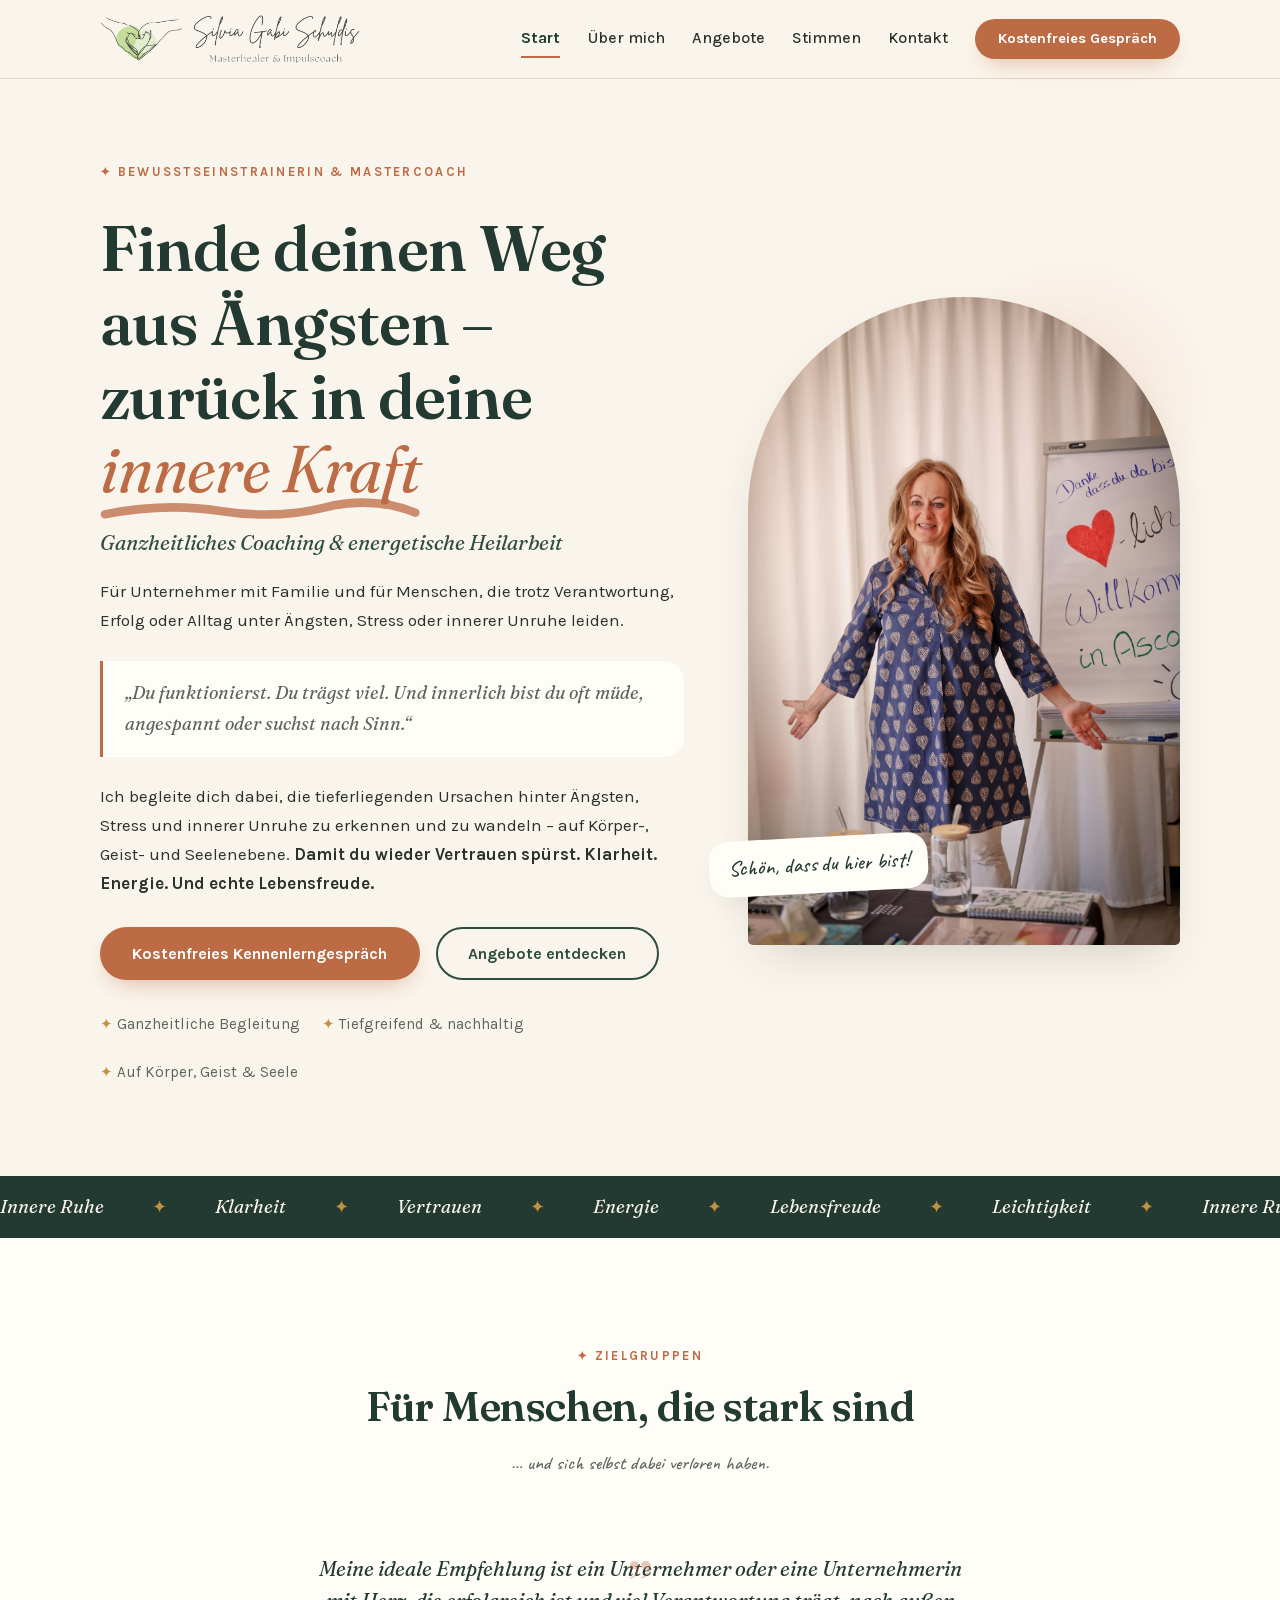
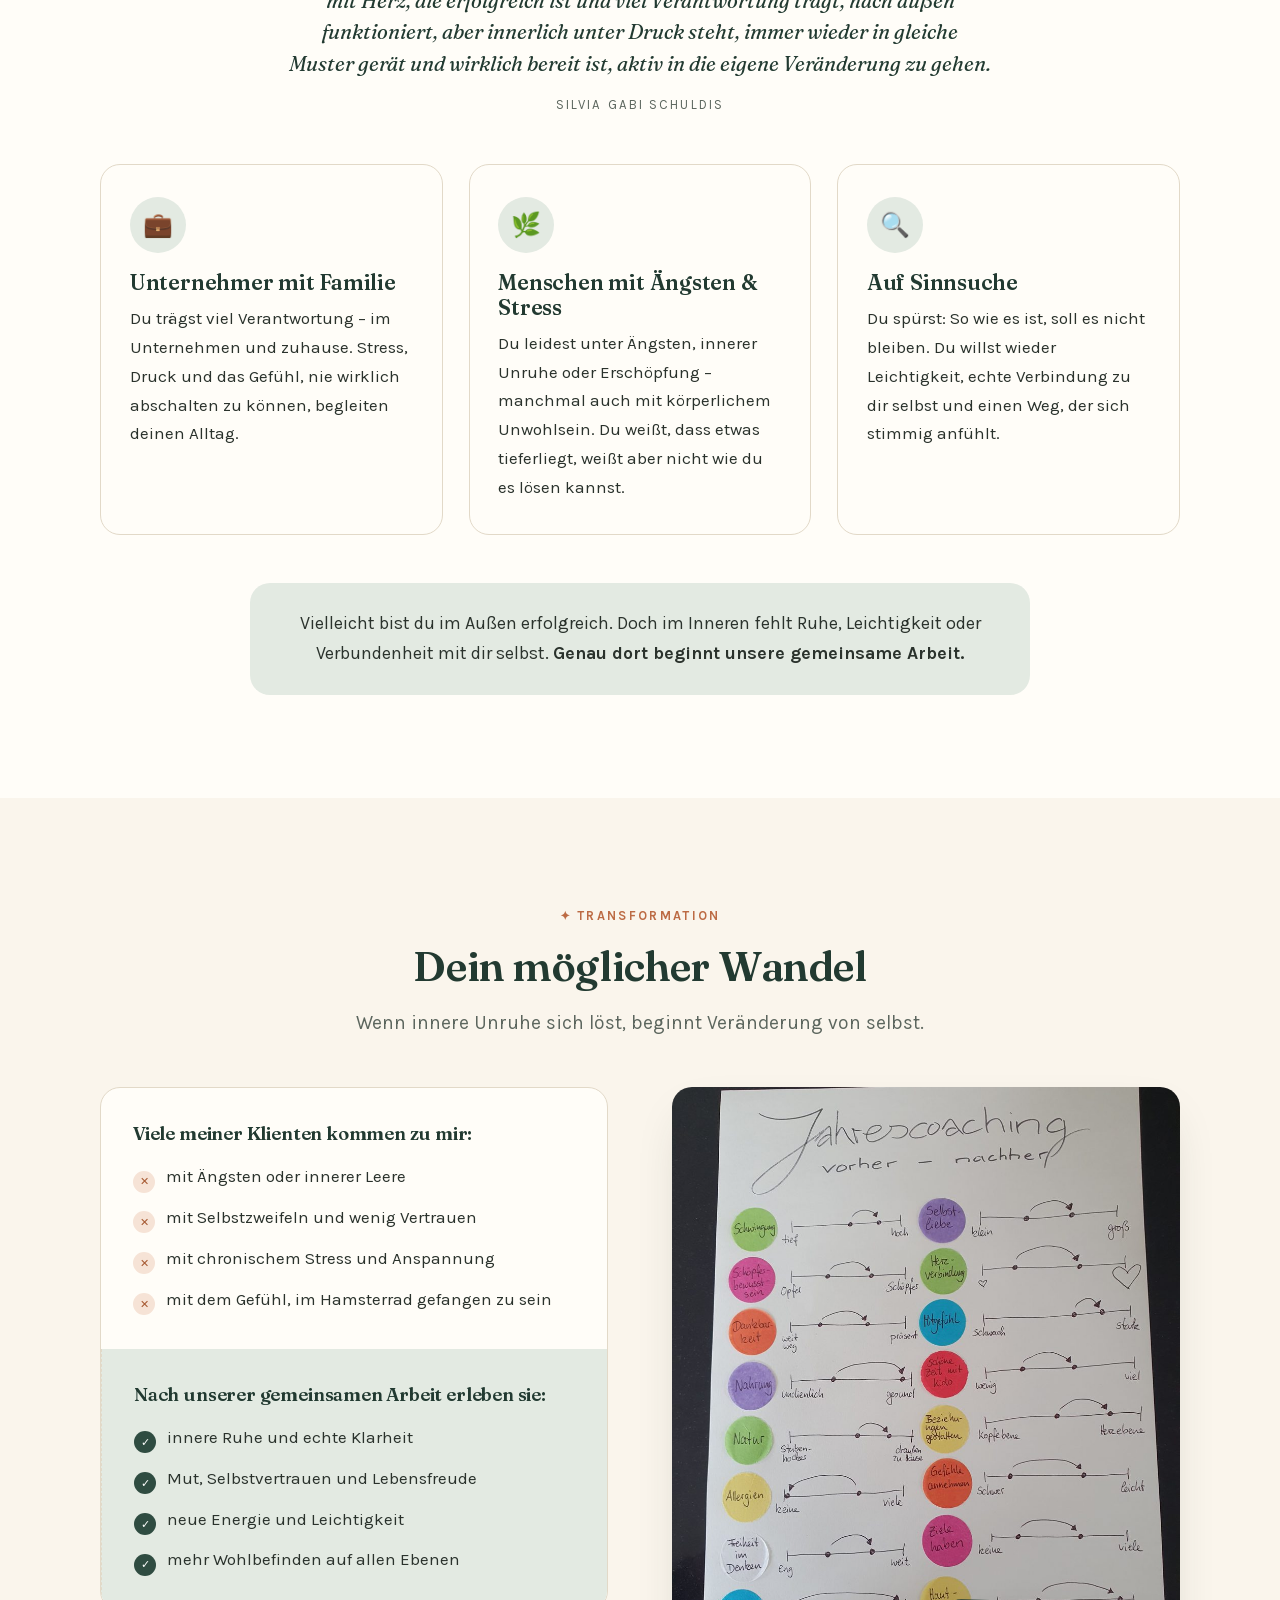
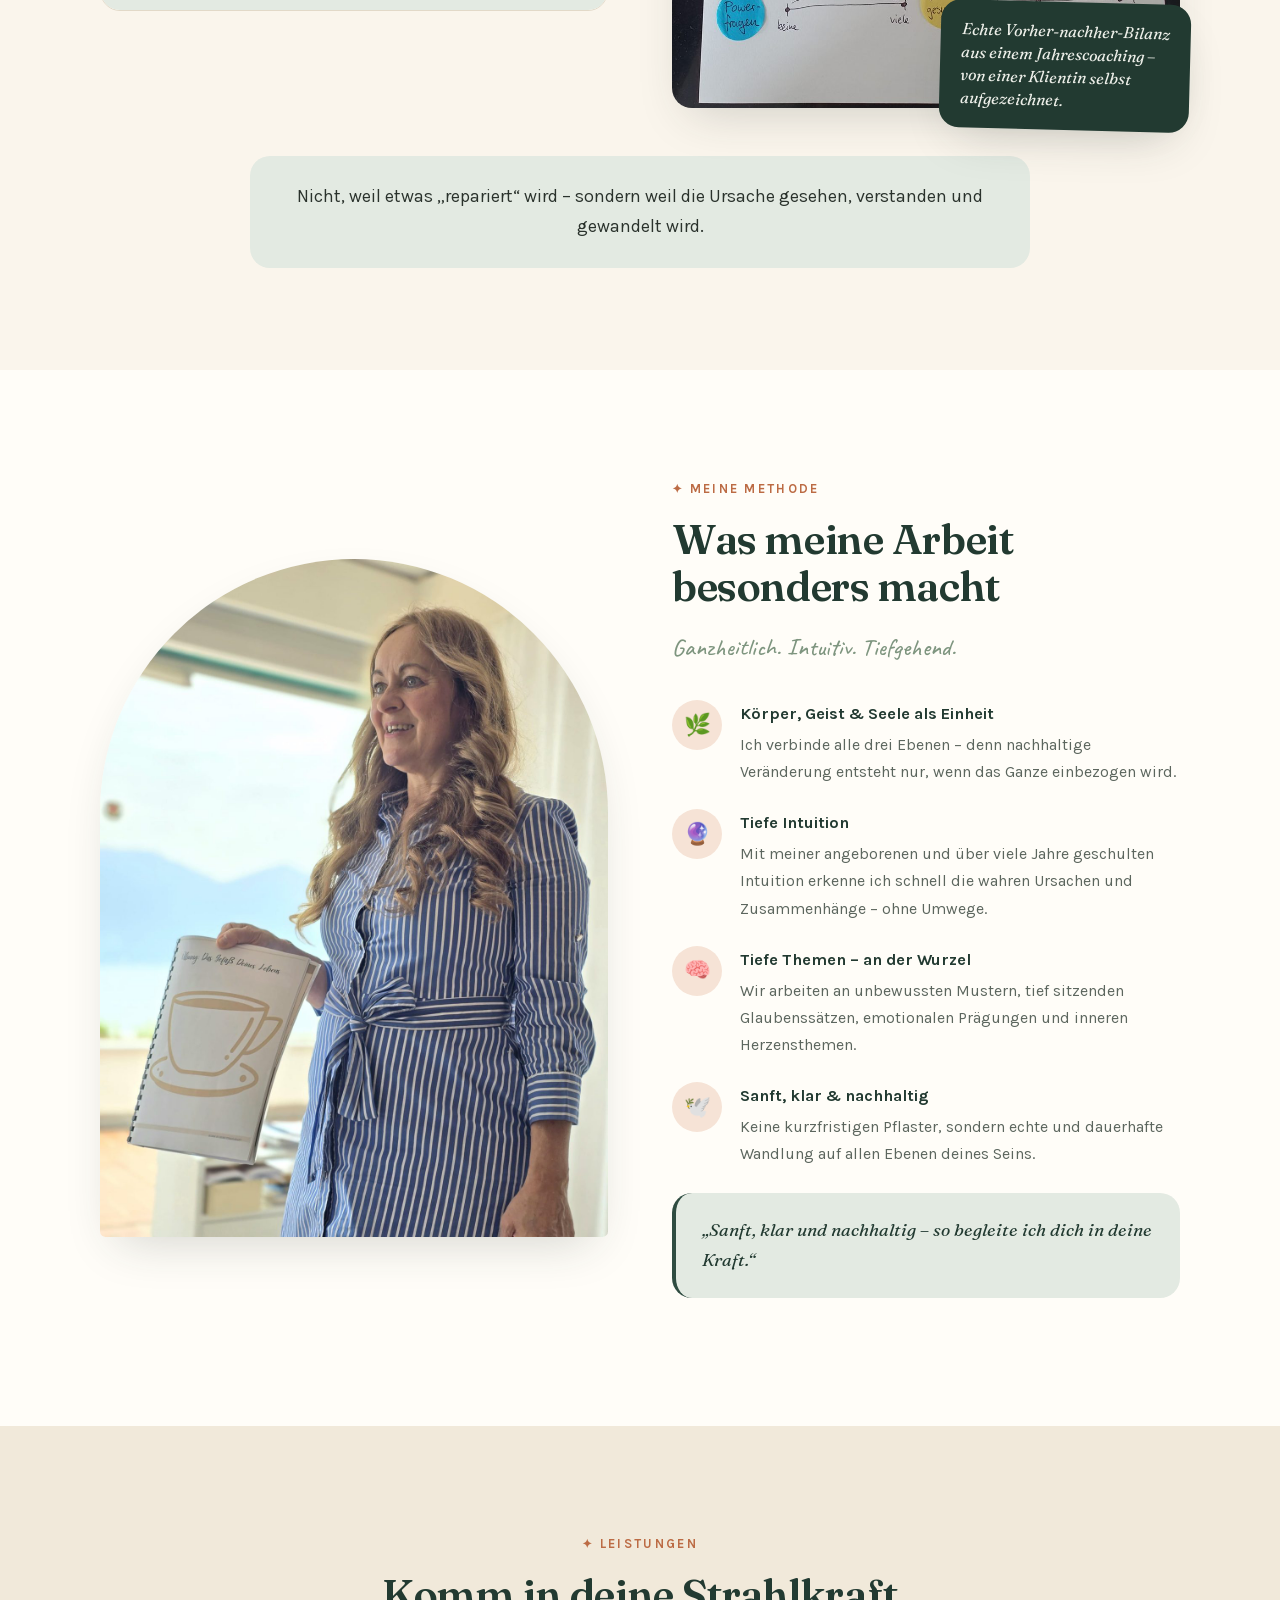
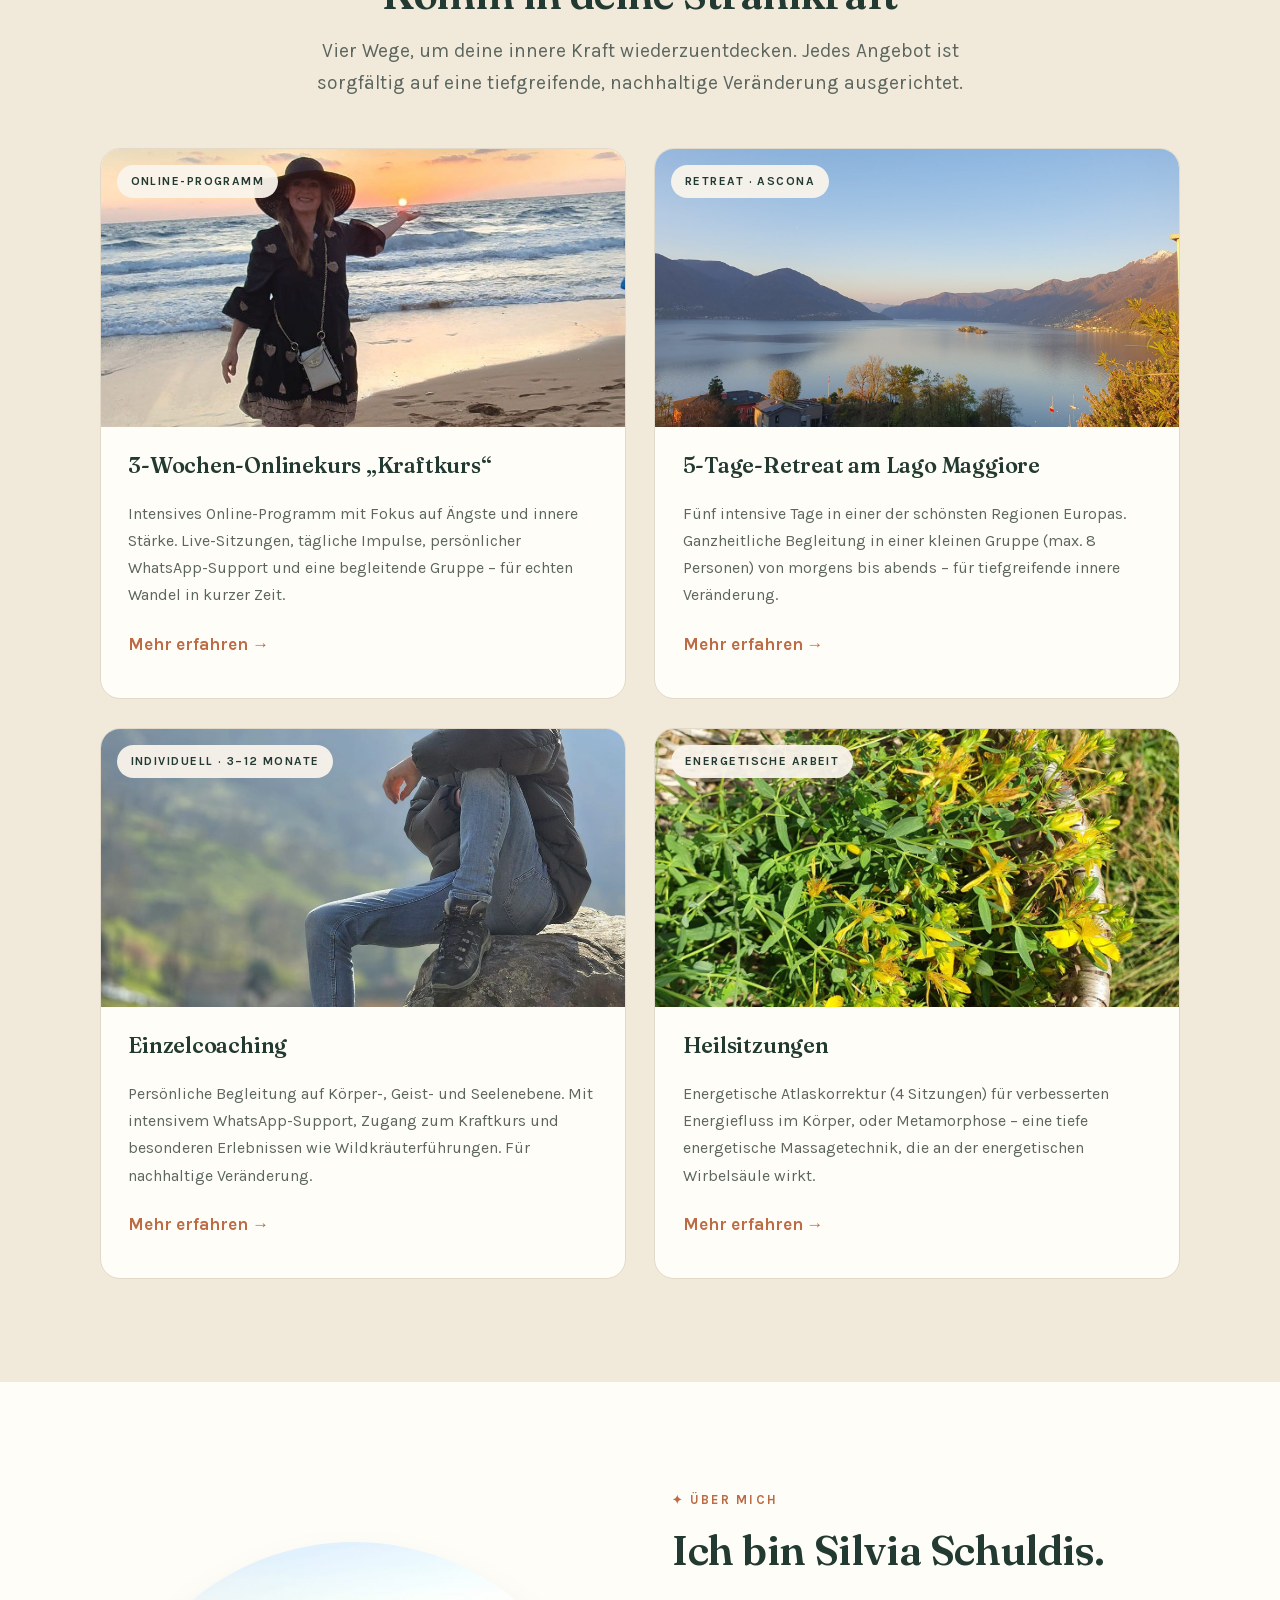
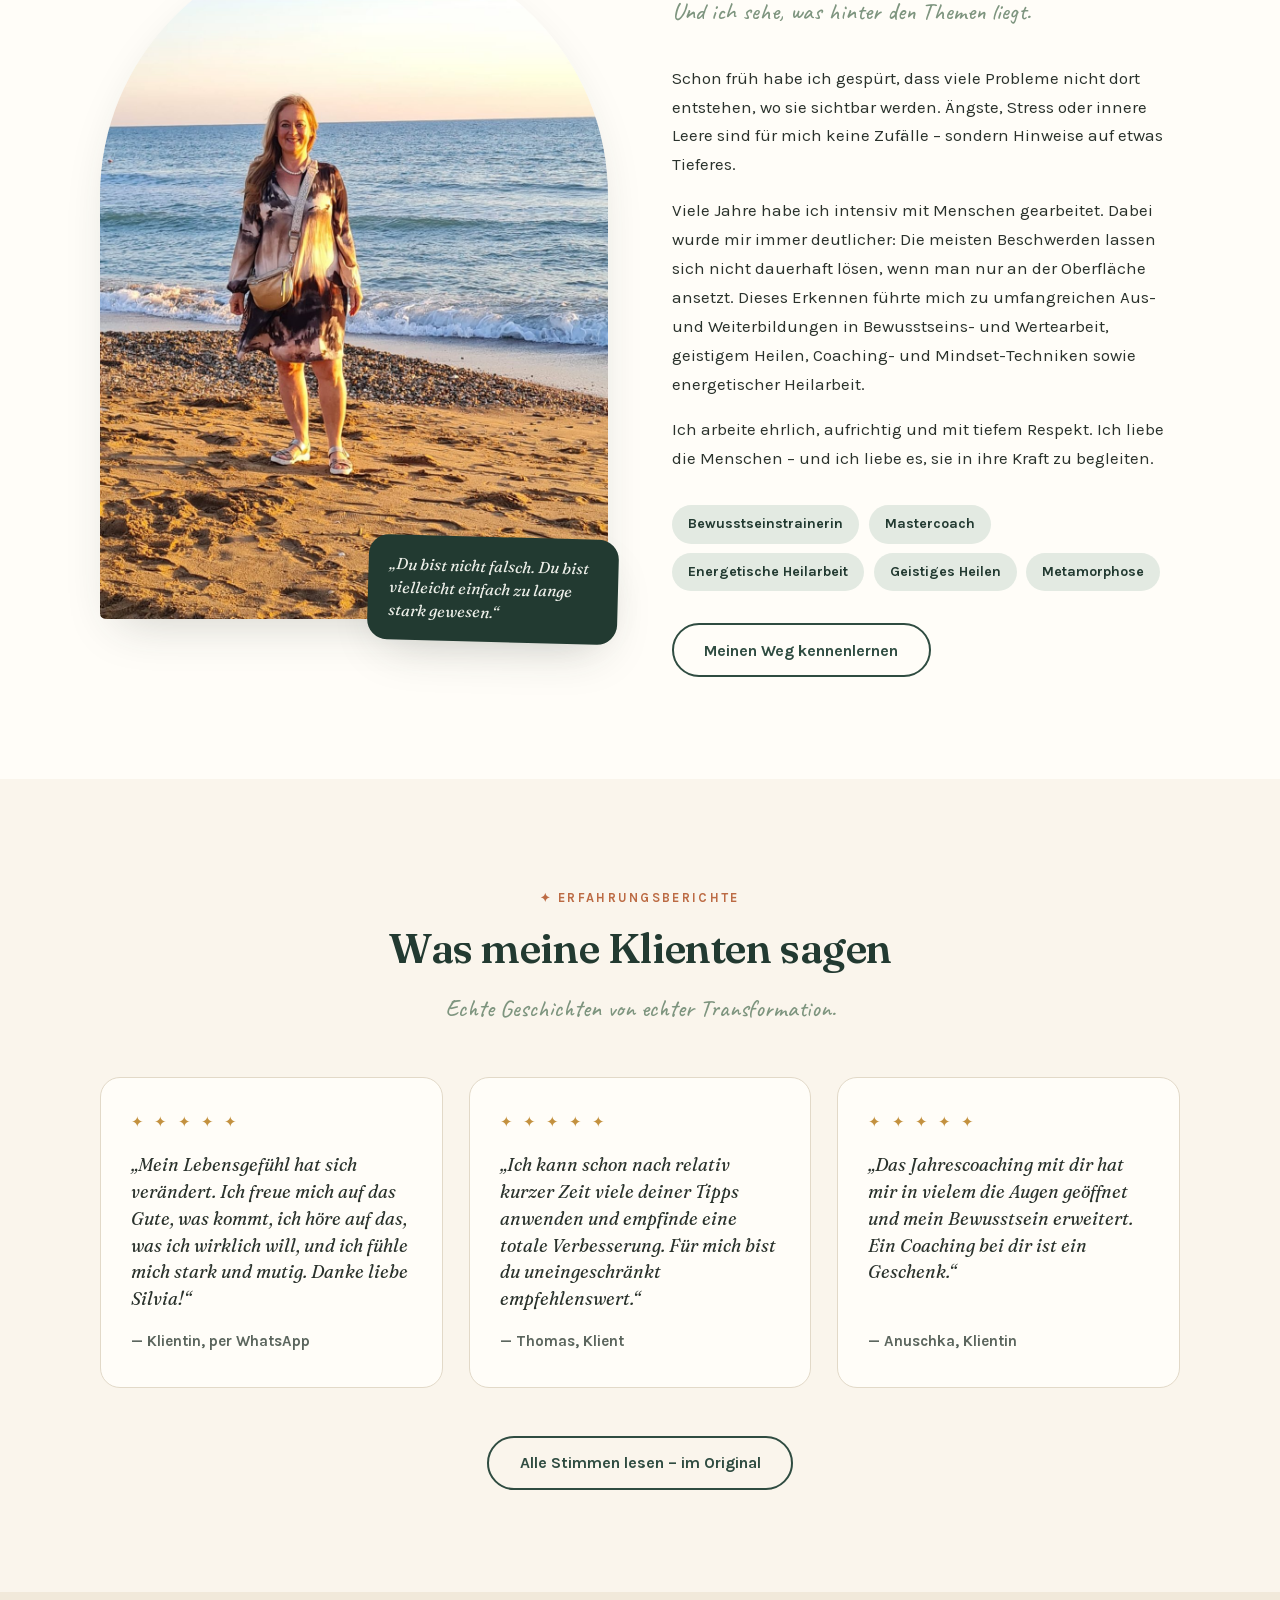
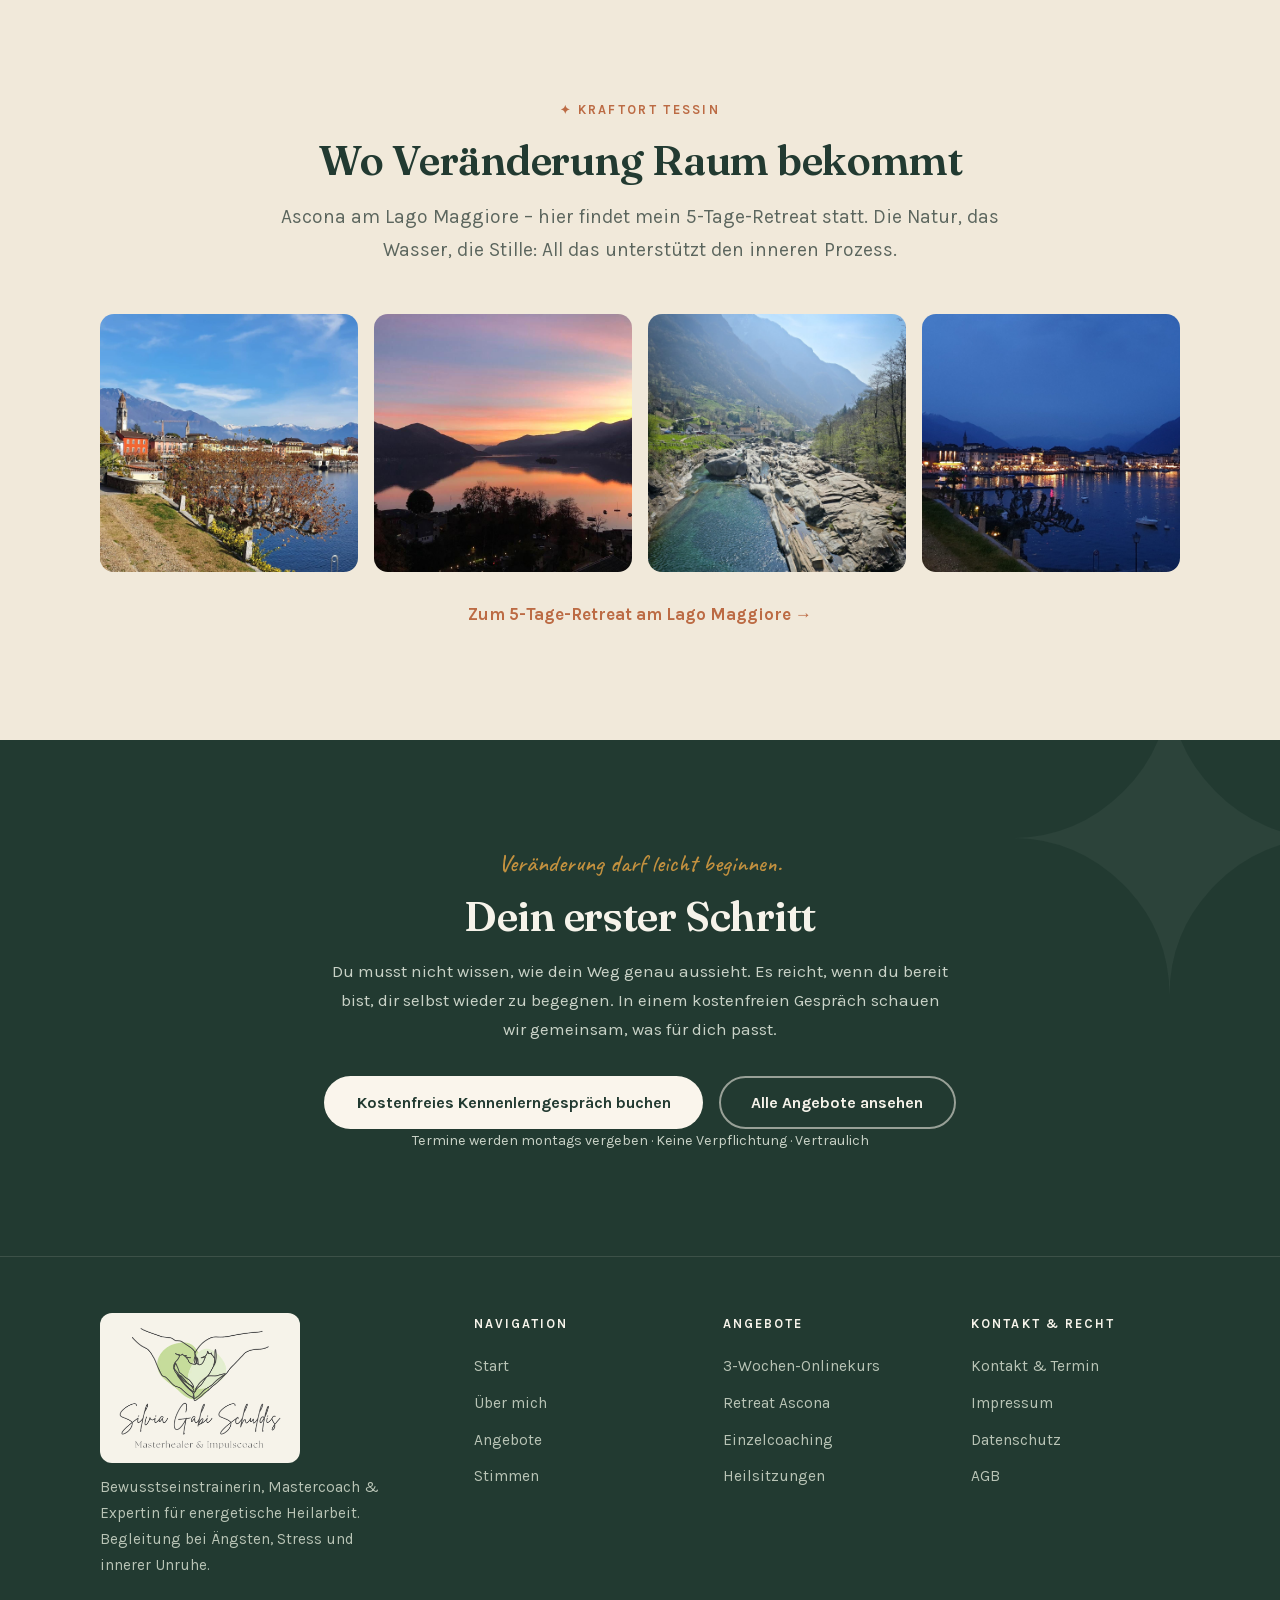
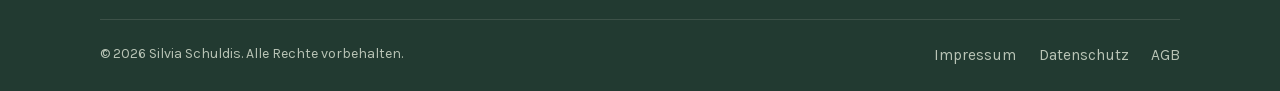
==== index.html @ 614ed75e "SEO/GEO: Bildmasse gegen Layout-Springen, 404-Seite, Schema, Sitemap aktuell" ====
<!DOCTYPE html>
<html lang="de">
<head>
  <meta charset="UTF-8">
  <meta name="viewport" content="width=device-width, initial-scale=1.0">
  <title>Silvia Schuldis – Coaching bei Ängsten & innerer Unruhe</title>
  <meta name="description" content="Ganzheitliches Coaching und energetische Heilarbeit bei Ängsten, Stress und innerer Unruhe. Kostenfreies Kennenlerngespräch mit Silvia Schuldis.">
  <link rel="stylesheet" href="css/fonts.css">
  <link rel="stylesheet" href="css/style.css?v=2026-08-18-2">
  <link rel="canonical" href="https://silviaschuldis.de/">
  <meta property="og:type" content="website">
  <meta property="og:site_name" content="Silvia Gabi Schuldis – Masterhealer &amp; Impulscoach">
  <meta property="og:locale" content="de_DE">
  <meta property="og:title" content="Silvia Schuldis – Coaching bei Ängsten & innerer Unruhe">
  <meta property="og:description" content="Ganzheitliches Coaching und energetische Heilarbeit bei Ängsten, Stress und innerer Unruhe. Kostenfreies Kennenlerngespräch mit Silvia Schuldis.">
  <meta property="og:url" content="https://silviaschuldis.de/">
  <meta property="og:image" content="https://silviaschuldis.de/img/silvia-hero.jpg">
  <meta name="twitter:card" content="summary_large_image">
  <link rel="icon" type="image/png" href="img/favicon.png">
  <script type="application/ld+json">
  {
    "@context": "https://schema.org",
    "@type": "Person",
    "name": "Silvia Schuldis",
    "alternateName": "Silvia Gabi Schuldis",
    "jobTitle": "Masterhealer & Impulscoach – Bewusstseinstrainerin, Mastercoach & Expertin für energetische Heilarbeit",
    "description": "Ganzheitliches Coaching und energetische Heilarbeit bei Ängsten, Stress und innerer Unruhe – auf Körper-, Geist- und Seelenebene.",
    "knowsAbout": ["Coaching", "Bewusstseinstraining", "Energetische Heilarbeit", "Geistiges Heilen", "Metamorphose", "Energetische Atlaskorrektur"],
    "url": "https://silviaschuldis.de/"
  }
  </script>
  <script type="application/ld+json">
  {
    "@context": "https://schema.org",
    "@type": "LocalBusiness",
    "@id": "https://silviaschuldis.de/#business",
    "name": "Silvia Gabi Schuldis – Masterhealer & Impulscoach",
    "description": "Ganzheitliches Coaching und energetische Heilarbeit bei Ängsten, Stress und innerer Unruhe – auf Körper-, Geist- und Seelenebene. Einzelcoaching, 3-Wochen-Onlinekurs, 5-Tage-Retreat am Lago Maggiore und energetische Heilsitzungen.",
    "url": "https://silviaschuldis.de/",
    "image": "https://silviaschuldis.de/img/silvia-hero.jpg",
    "logo": "https://silviaschuldis.de/img/logo-full.png",
    "telephone": "+49 176 39521792",
    "email": "silvia@silviaschuldis.de",
    "address": {
      "@type": "PostalAddress",
      "streetAddress": "Nillabergweg 2",
      "addressLocality": "Freudenstadt-Dietersweiler",
      "postalCode": "72250",
      "addressCountry": "DE"
    },
    "founder": {
      "@type": "Person",
      "name": "Silvia Schuldis"
    },
    "areaServed": [
      "Freudenstadt",
      "Schwarzwald",
      "Deutschland",
      "Online"
    ],
    "makesOffer": [
      {
        "@type": "Offer",
        "itemOffered": {
          "@type": "Service",
          "name": "Einzelcoaching (3, 6 oder 12 Monate)",
          "url": "https://silviaschuldis.de/einzelcoaching.html"
        }
      },
      {
        "@type": "Offer",
        "itemOffered": {
          "@type": "Service",
          "name": "3-Wochen-Onlinekurs „Kraftkurs“",
          "url": "https://silviaschuldis.de/onlinekurs.html"
        }
      },
      {
        "@type": "Offer",
        "itemOffered": {
          "@type": "Service",
          "name": "5-Tage-Retreat am Lago Maggiore (Ascona)",
          "url": "https://silviaschuldis.de/retreat.html"
        }
      },
      {
        "@type": "Offer",
        "itemOffered": {
          "@type": "Service",
          "name": "Heilsitzungen: Energetische Atlaskorrektur & Metamorphose",
          "url": "https://silviaschuldis.de/heilsitzungen.html"
        }
      }
    ]
  }
  </script>
</head>
<body>

<header class="site-head">
  <div class="wrap head-inner">
    <a class="brand" href="index.html">
      <img class="brand-mark" src="img/logo-mark.png" alt="" width="320" height="170">
      <img class="brand-type" src="img/logo-type.png" alt="Silvia Gabi Schuldis – Masterhealer &amp; Impulscoach" width="640" height="181">
    </a>
    <nav class="main-nav" id="mainNav" aria-label="Hauptnavigation">
      <a href="index.html" class="active" aria-current="page">Start</a>
      <a href="uber-mich.html">Über mich</a>
      <a href="angebote.html">Angebote</a>
      <a href="stimmen.html">Stimmen</a>
      <a href="kontakt.html">Kontakt</a>
      <a href="kontakt.html#termin" class="btn btn-solid btn-sm nav-cta">Kostenfreies Gespräch</a>
    </nav>
    <button class="nav-toggle" aria-expanded="false" aria-controls="mainNav"><span></span><span></span><span></span><span class="sr-only">Menü öffnen</span></button>
  </div>
</header>

<main>

<!-- ===== HERO ===== -->
<section class="hero">
  <div class="wrap hero-grid">
    <div>
      <span class="eyebrow">Bewusstseinstrainerin &amp; Mastercoach</span>
      <h1>Finde deinen Weg aus Ängsten – zurück in deine
        <em class="squiggle">innere Kraft<svg viewBox="0 0 200 12" preserveAspectRatio="none" aria-hidden="true"><path d="M3 9 Q 40 2 75 7 T 140 5 T 197 8"/></svg></em>
      </h1>
      <p class="hero-tag">Ganzheitliches Coaching &amp; energetische Heilarbeit</p>
      <p>Für Unternehmer mit Familie und für Menschen, die trotz Verantwortung, Erfolg oder Alltag unter Ängsten, Stress oder innerer Unruhe leiden.</p>
      <div class="hero-quote">„Du funktionierst. Du trägst viel. Und innerlich bist du oft müde, angespannt oder suchst nach Sinn.“</div>
      <p>Ich begleite dich dabei, die tieferliegenden Ursachen hinter Ängsten, Stress und innerer Unruhe zu erkennen und zu wandeln – auf Körper-, Geist- und Seelenebene. <strong>Damit du wieder Vertrauen spürst. Klarheit. Energie. Und echte Lebensfreude.</strong></p>
      <div class="hero-actions">
        <a href="kontakt.html#termin" class="btn btn-solid">Kostenfreies Kennenlerngespräch</a>
        <a href="angebote.html" class="btn btn-ghost">Angebote entdecken</a>
      </div>
      <div class="hero-trust">
        <span>Ganzheitliche Begleitung</span>
        <span>Tiefgreifend &amp; nachhaltig</span>
        <span>Auf Körper, Geist &amp; Seele</span>
      </div>
    </div>
    <div class="hero-figure">
      <div class="arch"><img src="img/silvia-hero.jpg" alt="Silvia Schuldis mit offenen Armen vor einem Flipchart im Seminarraum" width="1300" height="1950" fetchpriority="high"></div>
      <div class="hero-badge">Schön, dass du hier bist!</div>
    </div>
  </div>
</section>

<!-- ===== Marquee-Band ===== -->
<div class="band" aria-hidden="true">
  <div class="band-track">
    <span>Innere Ruhe</span><span>Klarheit</span><span>Vertrauen</span><span>Energie</span><span>Lebensfreude</span><span>Leichtigkeit</span>
    <span>Innere Ruhe</span><span>Klarheit</span><span>Vertrauen</span><span>Energie</span><span>Lebensfreude</span><span>Leichtigkeit</span>
  </div>
</div>

<!-- ===== FÜR WEN ===== -->
<section class="section bg-cream">
  <div class="wrap">
    <div class="center reveal">
      <span class="eyebrow">Zielgruppen</span>
      <h2>Für Menschen, die stark sind</h2>
      <p class="lead hand mt-1">… und sich selbst dabei verloren haben.</p>
    </div>
    <blockquote class="zitat-silvia reveal">
      <p>Meine ideale Empfehlung ist ein Unternehmer oder eine Unternehmerin mit Herz, die erfolgreich ist und viel Verantwortung trägt, nach außen funktioniert, aber innerlich unter Druck steht, immer wieder in gleiche Muster gerät und wirklich bereit ist, aktiv in die eigene Veränderung zu gehen.</p>
      <cite>Silvia Gabi Schuldis</cite>
    </blockquote>
    <div class="grid-3 mt-3">
      <div class="card reveal">
        <div class="card-icon" aria-hidden="true">💼</div>
        <h3>Unternehmer mit Familie</h3>
        <p>Du trägst viel Verantwortung – im Unternehmen und zuhause. Stress, Druck und das Gefühl, nie wirklich abschalten zu können, begleiten deinen Alltag.</p>
      </div>
      <div class="card reveal">
        <div class="card-icon" aria-hidden="true">🌿</div>
        <h3>Menschen mit Ängsten &amp; Stress</h3>
        <p>Du leidest unter Ängsten, innerer Unruhe oder Erschöpfung – manchmal auch mit körperlichem Unwohlsein. Du weißt, dass etwas tieferliegt, weißt aber nicht wie du es lösen kannst.</p>
      </div>
      <div class="card reveal">
        <div class="card-icon" aria-hidden="true">🔍</div>
        <h3>Auf Sinnsuche</h3>
        <p>Du spürst: So wie es ist, soll es nicht bleiben. Du willst wieder Leichtigkeit, echte Verbindung zu dir selbst und einen Weg, der sich stimmig anfühlt.</p>
      </div>
    </div>
    <div class="insight reveal">
      Vielleicht bist du im Außen erfolgreich. Doch im Inneren fehlt Ruhe, Leichtigkeit oder Verbundenheit mit dir selbst. <strong>Genau dort beginnt unsere gemeinsame Arbeit.</strong>
    </div>
  </div>
</section>

<!-- ===== DEIN MÖGLICHER WANDEL ===== -->
<section class="section">
  <div class="wrap">
    <div class="center reveal">
      <span class="eyebrow">Transformation</span>
      <h2>Dein möglicher Wandel</h2>
      <p class="lead mt-1">Wenn innere Unruhe sich löst, beginnt Veränderung von selbst.</p>
    </div>
    <div class="split mt-3" style="align-items:start">
      <div class="ba reveal" style="grid-template-columns:1fr">
        <div class="ba-col">
          <h3>Viele meiner Klienten kommen zu mir:</h3>
          <ul class="ba-list">
            <li><span class="ba-dot no" aria-hidden="true">✕</span> mit Ängsten oder innerer Leere</li>
            <li><span class="ba-dot no" aria-hidden="true">✕</span> mit Selbstzweifeln und wenig Vertrauen</li>
            <li><span class="ba-dot no" aria-hidden="true">✕</span> mit chronischem Stress und Anspannung</li>
            <li><span class="ba-dot no" aria-hidden="true">✕</span> mit dem Gefühl, im Hamsterrad gefangen zu sein</li>
          </ul>
        </div>
        <div class="ba-col">
          <h3>Nach unserer gemeinsamen Arbeit erleben sie:</h3>
          <ul class="ba-list">
            <li><span class="ba-dot yes" aria-hidden="true">✓</span> innere Ruhe und echte Klarheit</li>
            <li><span class="ba-dot yes" aria-hidden="true">✓</span> Mut, Selbstvertrauen und Lebensfreude</li>
            <li><span class="ba-dot yes" aria-hidden="true">✓</span> neue Energie und Leichtigkeit</li>
            <li><span class="ba-dot yes" aria-hidden="true">✓</span> mehr Wohlbefinden auf allen Ebenen</li>
          </ul>
        </div>
      </div>
      <div class="split-img reveal">
        <div class="photo"><img src="img/jahrescoaching.jpg" alt="Flipchart aus einem Jahrescoaching: handschriftliche Vorher-Nachher-Übersicht einer Klientin" loading="lazy" width="1000" height="1222"></div>
        <div class="badge-note">Echte Vorher-nachher-Bilanz aus einem Jahrescoaching – von einer Klientin selbst aufgezeichnet.</div>
      </div>
    </div>
    <div class="insight reveal">
      Nicht, weil etwas „repariert“ wird – sondern weil die Ursache gesehen, verstanden und gewandelt wird.
    </div>
  </div>
</section>

<!-- ===== METHODE ===== -->
<section class="section bg-cream">
  <div class="wrap split">
    <div class="split-img reveal">
      <div class="arch"><img src="img/silvia-portrait.jpg" alt="Silvia Schuldis im blauen Kleid mit einem Arbeitsbuch in der Hand" loading="lazy" width="1200" height="1600"></div>
    </div>
    <div class="reveal">
      <span class="eyebrow">Meine Methode</span>
      <h2>Was meine Arbeit besonders macht</h2>
      <p class="hand mt-1">Ganzheitlich. Intuitiv. Tiefgehend.</p>
      <div class="mt-2">
        <div class="feature">
          <div class="feature-icon" aria-hidden="true">🌿</div>
          <div>
            <h4>Körper, Geist &amp; Seele als Einheit</h4>
            <p>Ich verbinde alle drei Ebenen – denn nachhaltige Veränderung entsteht nur, wenn das Ganze einbezogen wird.</p>
          </div>
        </div>
        <div class="feature">
          <div class="feature-icon" aria-hidden="true">🔮</div>
          <div>
            <h4>Tiefe Intuition</h4>
            <p>Mit meiner angeborenen und über viele Jahre geschulten Intuition erkenne ich schnell die wahren Ursachen und Zusammenhänge – ohne Umwege.</p>
          </div>
        </div>
        <div class="feature">
          <div class="feature-icon" aria-hidden="true">🧠</div>
          <div>
            <h4>Tiefe Themen – an der Wurzel</h4>
            <p>Wir arbeiten an unbewussten Mustern, tief sitzenden Glaubenssätzen, emotionalen Prägungen und inneren Herzensthemen.</p>
          </div>
        </div>
        <div class="feature">
          <div class="feature-icon" aria-hidden="true">🕊️</div>
          <div>
            <h4>Sanft, klar &amp; nachhaltig</h4>
            <p>Keine kurzfristigen Pflaster, sondern echte und dauerhafte Wandlung auf allen Ebenen deines Seins.</p>
          </div>
        </div>
      </div>
      <p class="callout mt-2">„Sanft, klar und nachhaltig – so begleite ich dich in deine Kraft.“</p>
    </div>
  </div>
</section>

<!-- ===== ANGEBOTE ===== -->
<section id="angebote" class="section bg-deep">
  <div class="wrap">
    <div class="center reveal">
      <span class="eyebrow">Leistungen</span>
      <h2>Komm in deine Strahlkraft</h2>
      <p class="lead narrow mt-1">Vier Wege, um deine innere Kraft wiederzuentdecken. Jedes Angebot ist sorgfältig auf eine tiefgreifende, nachhaltige Veränderung ausgerichtet.</p>
    </div>
    <div class="offers mt-3">
      <article class="offer reveal">
        <div class="offer-media">
          <img src="img/silvia-sonne.jpg" alt="Silvia Schuldis am Strand bei Sonnenuntergang, die Sonne in ihrer Hand" loading="lazy" width="932" height="524">
          <span class="offer-tag">Online-Programm</span>
        </div>
        <div class="offer-body">
          <h3>3-Wochen-Onlinekurs „Kraftkurs“</h3>
          <p>Intensives Online-Programm mit Fokus auf Ängste und innere Stärke. Live-Sitzungen, tägliche Impulse, persönlicher WhatsApp-Support und eine begleitende Gruppe – für echten Wandel in kurzer Zeit.</p>
          <a class="offer-link" href="onlinekurs.html">Mehr erfahren</a>
        </div>
      </article>
      <article class="offer reveal">
        <div class="offer-media">
          <img src="img/lago-panorama.jpg" alt="Morgenblick über den Lago Maggiore bei Ascona" loading="lazy" width="1600" height="1200">
          <span class="offer-tag">Retreat · Ascona</span>
        </div>
        <div class="offer-body">
          <h3>5-Tage-Retreat am Lago Maggiore</h3>
          <p>Fünf intensive Tage in einer der schönsten Regionen Europas. Ganzheitliche Begleitung in einer kleinen Gruppe (max. 8 Personen) von morgens bis abends – für tiefgreifende innere Veränderung.</p>
          <a class="offer-link" href="retreat.html">Mehr erfahren</a>
        </div>
      </article>
      <article class="offer reveal">
        <div class="offer-media">
          <img src="img/teilnehmer-fels.jpg" alt="Person sitzt ruhig auf einem Felsen und blickt über das Tal" loading="lazy" width="1000" height="1333">
          <span class="offer-tag">Individuell · 3–12 Monate</span>
        </div>
        <div class="offer-body">
          <h3>Einzelcoaching</h3>
          <p>Persönliche Begleitung auf Körper-, Geist- und Seelenebene. Mit intensivem WhatsApp-Support, Zugang zum Kraftkurs und besonderen Erlebnissen wie Wildkräuterführungen. Für nachhaltige Veränderung.</p>
          <a class="offer-link" href="einzelcoaching.html">Mehr erfahren</a>
        </div>
      </article>
      <article class="offer reveal">
        <div class="offer-media">
          <img src="img/wildkraeuter-korb.jpg" alt="Korb mit frisch gesammelten Wildkräutern auf einer Wiese" loading="lazy" style="object-position:center 60%" width="1200" height="1600">
          <span class="offer-tag">Energetische Arbeit</span>
        </div>
        <div class="offer-body">
          <h3>Heilsitzungen</h3>
          <p>Energetische Atlaskorrektur (4 Sitzungen) für verbesserten Energiefluss im Körper, oder Metamorphose – eine tiefe energetische Massagetechnik, die an der energetischen Wirbelsäule wirkt.</p>
          <a class="offer-link" href="heilsitzungen.html">Mehr erfahren</a>
        </div>
      </article>
    </div>
  </div>
</section>

<!-- ===== ÜBER MICH TEASER ===== -->
<section class="section bg-cream">
  <div class="wrap split">
    <div class="split-img reveal">
      <div class="arch"><img src="img/silvia-strand.jpg" alt="Silvia Schuldis am Meer bei Abendsonne" loading="lazy" width="1100" height="1466"></div>
      <div class="badge-note">„Du bist nicht falsch. Du bist vielleicht einfach zu lange stark gewesen.“</div>
    </div>
    <div class="reveal">
      <span class="eyebrow">Über mich</span>
      <h2>Ich bin Silvia Schuldis.</h2>
      <p class="hand mt-1">Und ich sehe, was hinter den Themen liegt.</p>
      <p class="mt-2">Schon früh habe ich gespürt, dass viele Probleme nicht dort entstehen, wo sie sichtbar werden. Ängste, Stress oder innere Leere sind für mich keine Zufälle – sondern Hinweise auf etwas Tieferes.</p>
      <p>Viele Jahre habe ich intensiv mit Menschen gearbeitet. Dabei wurde mir immer deutlicher: Die meisten Beschwerden lassen sich nicht dauerhaft lösen, wenn man nur an der Oberfläche ansetzt. Dieses Erkennen führte mich zu umfangreichen Aus- und Weiterbildungen in Bewusstseins- und Wertearbeit, geistigem Heilen, Coaching- und Mindset-Techniken sowie energetischer Heilarbeit.</p>
      <p>Ich arbeite ehrlich, aufrichtig und mit tiefem Respekt. Ich liebe die Menschen – und ich liebe es, sie in ihre Kraft zu begleiten.</p>
      <div class="tags mt-2">
        <span class="tag">Bewusstseinstrainerin</span>
        <span class="tag">Mastercoach</span>
        <span class="tag">Energetische Heilarbeit</span>
        <span class="tag">Geistiges Heilen</span>
        <span class="tag">Metamorphose</span>
      </div>
      <div class="mt-2"><a href="uber-mich.html" class="btn btn-ghost">Meinen Weg kennenlernen</a></div>
    </div>
  </div>
</section>

<!-- ===== STIMMEN TEASER ===== -->
<section id="stimmen" class="section">
  <div class="wrap">
    <div class="center reveal">
      <span class="eyebrow">Erfahrungsberichte</span>
      <h2>Was meine Klienten sagen</h2>
      <p class="hand mt-1">Echte Geschichten von echter Transformation.</p>
    </div>
    <div class="grid-3 mt-3">
      <div class="quote-card reveal">
        <span class="stars" aria-hidden="true">✦ ✦ ✦ ✦ ✦</span>
        <blockquote>„Mein Lebensgefühl hat sich verändert. Ich freue mich auf das Gute, was kommt, ich höre auf das, was ich wirklich will, und ich fühle mich stark und mutig. Danke liebe Silvia!“</blockquote>
        <cite>Klientin, per WhatsApp</cite>
      </div>
      <div class="quote-card reveal">
        <span class="stars" aria-hidden="true">✦ ✦ ✦ ✦ ✦</span>
        <blockquote>„Ich kann schon nach relativ kurzer Zeit viele deiner Tipps anwenden und empfinde eine totale Verbesserung. Für mich bist du uneingeschränkt empfehlenswert.“</blockquote>
        <cite>Thomas, Klient</cite>
      </div>
      <div class="quote-card reveal">
        <span class="stars" aria-hidden="true">✦ ✦ ✦ ✦ ✦</span>
        <blockquote>„Das Jahrescoaching mit dir hat mir in vielem die Augen geöffnet und mein Bewusstsein erweitert. Ein Coaching bei dir ist ein Geschenk.“</blockquote>
        <cite>Anuschka, Klientin</cite>
      </div>
    </div>
    <div class="center mt-3 reveal">
      <a href="stimmen.html" class="btn btn-ghost">Alle Stimmen lesen – im Original</a>
    </div>
  </div>
</section>

<!-- ===== ORT: TESSIN ===== -->
<section class="section bg-deep">
  <div class="wrap">
    <div class="center reveal">
      <span class="eyebrow">Kraftort Tessin</span>
      <h2>Wo Veränderung Raum bekommt</h2>
      <p class="lead narrow mt-1">Ascona am Lago Maggiore – hier findet mein 5-Tage-Retreat statt. Die Natur, das Wasser, die Stille: All das unterstützt den inneren Prozess.</p>
    </div>
    <div class="photo-strip mt-3 reveal">
      <div class="ph"><img src="img/ascona-herbst.jpg" alt="Uferpromenade von Ascona im Herbst" loading="lazy" width="1200" height="1200"></div>
      <div class="ph"><img src="img/lago-sonnenuntergang.jpg" alt="Sonnenuntergang über dem Lago Maggiore" loading="lazy" width="768" height="768"></div>
      <div class="ph"><img src="img/verzasca.jpg" alt="Türkisgrüner Fluss im Verzascatal" loading="lazy" width="1200" height="1600"></div>
      <div class="ph"><img src="img/ascona-abend.jpg" alt="Abendstimmung an der Seepromenade von Ascona" loading="lazy" width="1600" height="1200"></div>
    </div>
    <div class="gallery-note reveal"><a href="retreat.html" class="offer-link">Zum 5-Tage-Retreat am Lago Maggiore</a></div>
  </div>
</section>

<!-- ===== CTA ===== -->
<section id="kontakt" class="section cta-final center">
  <div class="wrap reveal">
    <span class="hand">Veränderung darf leicht beginnen.</span>
    <h2>Dein erster Schritt</h2>
    <p>Du musst nicht wissen, wie dein Weg genau aussieht. Es reicht, wenn du bereit bist, dir selbst wieder zu begegnen. In einem kostenfreien Gespräch schauen wir gemeinsam, was für dich passt.</p>
    <div class="cta-actions">
      <a href="kontakt.html#termin" class="btn btn-light">Kostenfreies Kennenlerngespräch buchen</a>
      <a href="angebote.html" class="btn btn-light-ghost">Alle Angebote ansehen</a>
    </div>
    <p class="cta-note">Termine werden montags vergeben · Keine Verpflichtung · Vertraulich</p>
  </div>
</section>

</main>

<footer class="site-foot">
  <div class="wrap">
    <div class="foot-main">
      <div class="foot-brand">
        <img class="foot-logo" src="img/logo-full.png" alt="Silvia Gabi Schuldis – Masterhealer &amp; Impulscoach" width="640" height="474">
        <p>Bewusstseinstrainerin, Mastercoach &amp; Expertin für energetische Heilarbeit. Begleitung bei Ängsten, Stress und innerer Unruhe.</p>
      </div>
      <div>
        <h4>Navigation</h4>
        <ul>
          <li><a href="index.html">Start</a></li>
          <li><a href="uber-mich.html">Über mich</a></li>
          <li><a href="angebote.html">Angebote</a></li>
          <li><a href="stimmen.html">Stimmen</a></li>
        </ul>
      </div>
      <div>
        <h4>Angebote</h4>
        <ul>
          <li><a href="onlinekurs.html">3-Wochen-Onlinekurs</a></li>
          <li><a href="retreat.html">Retreat Ascona</a></li>
          <li><a href="einzelcoaching.html">Einzelcoaching</a></li>
          <li><a href="heilsitzungen.html">Heilsitzungen</a></li>
        </ul>
      </div>
      <div>
        <h4>Kontakt &amp; Recht</h4>
        <ul>
          <li><a href="kontakt.html">Kontakt &amp; Termin</a></li>
          <li><a href="impressum.html">Impressum</a></li>
          <li><a href="datenschutz.html">Datenschutz</a></li>
          <li><a href="agb.html">AGB</a></li>
        </ul>
      </div>
    </div>
    <div class="foot-bottom">
      <span>© 2026 Silvia Schuldis. Alle Rechte vorbehalten.</span>
      <div class="foot-legal">
        <a href="impressum.html">Impressum</a>
        <a href="datenschutz.html">Datenschutz</a>
        <a href="agb.html">AGB</a>
      </div>
    </div>
  </div>
</footer>

<script src="js/main.js"></script>
</body>
</html>
---- css/fonts.css ----
/* latin-ext */
@font-face {
  font-family: 'Caveat';
  font-style: normal;
  font-weight: 500;
  font-display: swap;
  src: url(../fonts/caveat-500-normal-latin-ext.woff2) format('woff2');
  unicode-range: U+0100-02BA, U+02BD-02C5, U+02C7-02CC, U+02CE-02D7, U+02DD-02FF, U+0304, U+0308, U+0329, U+1D00-1DBF, U+1E00-1E9F, U+1EF2-1EFF, U+2020, U+20A0-20AB, U+20AD-20C0, U+2113, U+2C60-2C7F, U+A720-A7FF;
}
/* latin */
@font-face {
  font-family: 'Caveat';
  font-style: normal;
  font-weight: 500;
  font-display: swap;
  src: url(../fonts/caveat-500-normal-latin.woff2) format('woff2');
  unicode-range: U+0000-00FF, U+0131, U+0152-0153, U+02BB-02BC, U+02C6, U+02DA, U+02DC, U+0304, U+0308, U+0329, U+2000-206F, U+20AC, U+2122, U+2191, U+2193, U+2212, U+2215, U+FEFF, U+FFFD;
}
/* latin-ext */
@font-face {
  font-family: 'Fraunces';
  font-style: italic;
  font-weight: 400;
  font-display: swap;
  src: url(../fonts/fraunces-400-italic-latin-ext.woff2) format('woff2');
  unicode-range: U+0100-02BA, U+02BD-02C5, U+02C7-02CC, U+02CE-02D7, U+02DD-02FF, U+0304, U+0308, U+0329, U+1D00-1DBF, U+1E00-1E9F, U+1EF2-1EFF, U+2020, U+20A0-20AB, U+20AD-20C0, U+2113, U+2C60-2C7F, U+A720-A7FF;
}
/* latin */
@font-face {
  font-family: 'Fraunces';
  font-style: italic;
  font-weight: 400;
  font-display: swap;
  src: url(../fonts/fraunces-400-italic-latin.woff2) format('woff2');
  unicode-range: U+0000-00FF, U+0131, U+0152-0153, U+02BB-02BC, U+02C6, U+02DA, U+02DC, U+0304, U+0308, U+0329, U+2000-206F, U+20AC, U+2122, U+2191, U+2193, U+2212, U+2215, U+FEFF, U+FFFD;
}
/* latin-ext */
@font-face {
  font-family: 'Fraunces';
  font-style: normal;
  font-weight: 400;
  font-display: swap;
  src: url(../fonts/fraunces-400-normal-latin-ext.woff2) format('woff2');
  unicode-range: U+0100-02BA, U+02BD-02C5, U+02C7-02CC, U+02CE-02D7, U+02DD-02FF, U+0304, U+0308, U+0329, U+1D00-1DBF, U+1E00-1E9F, U+1EF2-1EFF, U+2020, U+20A0-20AB, U+20AD-20C0, U+2113, U+2C60-2C7F, U+A720-A7FF;
}
/* latin */
@font-face {
  font-family: 'Fraunces';
  font-style: normal;
  font-weight: 400;
  font-display: swap;
  src: url(../fonts/fraunces-400-normal-latin.woff2) format('woff2');
  unicode-range: U+0000-00FF, U+0131, U+0152-0153, U+02BB-02BC, U+02C6, U+02DA, U+02DC, U+0304, U+0308, U+0329, U+2000-206F, U+20AC, U+2122, U+2191, U+2193, U+2212, U+2215, U+FEFF, U+FFFD;
}
/* latin-ext */
@font-face {
  font-family: 'Fraunces';
  font-style: normal;
  font-weight: 600;
  font-display: swap;
  src: url(../fonts/fraunces-600-normal-latin-ext.woff2) format('woff2');
  unicode-range: U+0100-02BA, U+02BD-02C5, U+02C7-02CC, U+02CE-02D7, U+02DD-02FF, U+0304, U+0308, U+0329, U+1D00-1DBF, U+1E00-1E9F, U+1EF2-1EFF, U+2020, U+20A0-20AB, U+20AD-20C0, U+2113, U+2C60-2C7F, U+A720-A7FF;
}
/* latin */
@font-face {
  font-family: 'Fraunces';
  font-style: normal;
  font-weight: 600;
  font-display: swap;
  src: url(../fonts/fraunces-600-normal-latin.woff2) format('woff2');
  unicode-range: U+0000-00FF, U+0131, U+0152-0153, U+02BB-02BC, U+02C6, U+02DA, U+02DC, U+0304, U+0308, U+0329, U+2000-206F, U+20AC, U+2122, U+2191, U+2193, U+2212, U+2215, U+FEFF, U+FFFD;
}
/* latin-ext */
@font-face {
  font-family: 'Karla';
  font-style: normal;
  font-weight: 400;
  font-display: swap;
  src: url(../fonts/karla-400-normal-latin-ext.woff2) format('woff2');
  unicode-range: U+0100-02BA, U+02BD-02C5, U+02C7-02CC, U+02CE-02D7, U+02DD-02FF, U+0304, U+0308, U+0329, U+1D00-1DBF, U+1E00-1E9F, U+1EF2-1EFF, U+2020, U+20A0-20AB, U+20AD-20C0, U+2113, U+2C60-2C7F, U+A720-A7FF;
}
/* latin */
@font-face {
  font-family: 'Karla';
  font-style: normal;
  font-weight: 400;
  font-display: swap;
  src: url(../fonts/karla-400-normal-latin.woff2) format('woff2');
  unicode-range: U+0000-00FF, U+0131, U+0152-0153, U+02BB-02BC, U+02C6, U+02DA, U+02DC, U+0304, U+0308, U+0329, U+2000-206F, U+20AC, U+2122, U+2191, U+2193, U+2212, U+2215, U+FEFF, U+FFFD;
}
/* latin-ext */
@font-face {
  font-family: 'Karla';
  font-style: normal;
  font-weight: 500;
  font-display: swap;
  src: url(../fonts/karla-500-normal-latin-ext.woff2) format('woff2');
  unicode-range: U+0100-02BA, U+02BD-02C5, U+02C7-02CC, U+02CE-02D7, U+02DD-02FF, U+0304, U+0308, U+0329, U+1D00-1DBF, U+1E00-1E9F, U+1EF2-1EFF, U+2020, U+20A0-20AB, U+20AD-20C0, U+2113, U+2C60-2C7F, U+A720-A7FF;
}
/* latin */
@font-face {
  font-family: 'Karla';
  font-style: normal;
  font-weight: 500;
  font-display: swap;
  src: url(../fonts/karla-500-normal-latin.woff2) format('woff2');
  unicode-range: U+0000-00FF, U+0131, U+0152-0153, U+02BB-02BC, U+02C6, U+02DA, U+02DC, U+0304, U+0308, U+0329, U+2000-206F, U+20AC, U+2122, U+2191, U+2193, U+2212, U+2215, U+FEFF, U+FFFD;
}
/* latin-ext */
@font-face {
  font-family: 'Karla';
  font-style: normal;
  font-weight: 700;
  font-display: swap;
  src: url(../fonts/karla-700-normal-latin-ext.woff2) format('woff2');
  unicode-range: U+0100-02BA, U+02BD-02C5, U+02C7-02CC, U+02CE-02D7, U+02DD-02FF, U+0304, U+0308, U+0329, U+1D00-1DBF, U+1E00-1E9F, U+1EF2-1EFF, U+2020, U+20A0-20AB, U+20AD-20C0, U+2113, U+2C60-2C7F, U+A720-A7FF;
}
/* latin */
@font-face {
  font-family: 'Karla';
  font-style: normal;
  font-weight: 700;
  font-display: swap;
  src: url(../fonts/karla-700-normal-latin.woff2) format('woff2');
  unicode-range: U+0000-00FF, U+0131, U+0152-0153, U+02BB-02BC, U+02C6, U+02DA, U+02DC, U+0304, U+0308, U+0329, U+2000-206F, U+20AC, U+2122, U+2191, U+2193, U+2212, U+2215, U+FEFF, U+FFFD;
}
---- css/style.css ----
/* ==========================================================================
   Silvia Schuldis – Bewusstseinstrainerin & Mastercoach
   Design: "Innere Kraft" – warmes Papier, tiefes Tannengrün, Terracotta
   Schriften: Fraunces (Display), Karla (Text), Caveat (Handschrift)
   ========================================================================== */

:root {
  /* Farben */
  --paper: #FAF5EC;          /* warmes Papier – Grundfläche */
  --paper-deep: #F1E9DA;     /* dunklerer Papierton für Wechselflächen */
  --cream: #FFFDF8;
  --pine: #2F4C41;           /* tiefes Tannengrün – Primärfarbe */
  --pine-deep: #223A31;
  --pine-soft: #E3EAE2;
  --sage: #7E957F;
  --terra: #BC6B44;          /* Terracotta – Akzent & CTA */
  --terra-deep: #A5572F;
  --terra-soft: #F6E3D6;
  --gold: #C3913F;
  --ink: #2A322C;
  --ink-soft: #5C665E;
  --line: #E2D9C8;

  /* Typografie */
  --font-display: "Fraunces", Georgia, serif;
  --font-body: "Karla", "Helvetica Neue", Arial, sans-serif;
  --font-hand: "Caveat", cursive;

  /* Sonstiges */
  --radius: 20px;
  --radius-arch: 999px 999px 22px 22px;
  --shadow: 0 20px 50px -18px rgba(42, 50, 44, .22);
  --shadow-soft: 0 10px 30px -12px rgba(42, 50, 44, .14);
  --wrap: 1160px;
}

/* ---------- Basis ---------- */
* { margin: 0; padding: 0; box-sizing: border-box; }
html { scroll-behavior: smooth; }
body {
  font-family: var(--font-body);
  font-size: 1.0625rem;
  line-height: 1.7;
  color: var(--ink);
  background: var(--paper);
  -webkit-font-smoothing: antialiased;
  overflow-x: clip; /* verhindert horizontales Scrollen durch dekorative Elemente */
}
/* height:auto ist entscheidend: Ohne diese Angabe behalten Bilder mit
   width/height-Attributen im HTML ihre Pixel-Höhe, während die Breite mitskaliert
   — auf dem Handy werden sie dadurch gestaucht. */
img { max-width: 100%; height: auto; display: block; }
a { color: var(--pine); text-decoration-thickness: 1px; text-underline-offset: 3px; }
a:hover { color: var(--terra); }
:focus-visible { outline: 3px solid var(--terra); outline-offset: 3px; border-radius: 4px; }
.sr-only { position: absolute; width: 1px; height: 1px; overflow: hidden; clip: rect(0 0 0 0); white-space: nowrap; }

h1, h2, h3 { font-family: var(--font-display); font-weight: 600; line-height: 1.15; color: var(--pine-deep); letter-spacing: -.01em; }
h1 { font-size: clamp(2.4rem, 5.4vw, 4rem); }
h2 { font-size: clamp(1.8rem, 3.4vw, 2.6rem); }
h3 { font-size: 1.35rem; margin-bottom: .5rem; }
h4 { font-family: var(--font-body); font-weight: 700; font-size: 1.02rem; }
h1 em, h2 em { font-style: italic; font-weight: 400; color: var(--terra); }
p + p { margin-top: 1em; }
ul { padding-left: 1.2em; }
strong { font-weight: 700; }

.wrap { max-width: var(--wrap); margin: 0 auto; padding: 0 clamp(1.25rem, 4vw, 2.5rem); }
.section { padding: clamp(4rem, 8vw, 6.5rem) 0; }
.bg-cream { background: var(--cream); }
.bg-deep { background: var(--paper-deep); }
.bg-pine { background: var(--pine-deep); color: #EDEFE9; }
.bg-pine h2, .bg-pine h3 { color: #F6F3EA; }
.center { text-align: center; }
.narrow { max-width: 720px; margin-left: auto; margin-right: auto; }
.mt-1 { margin-top: 1rem; } .mt-2 { margin-top: 2rem; } .mt-3 { margin-top: 3rem; }

/* Eyebrow + Handschrift */
.eyebrow {
  display: inline-block; max-width: 100%;
  font-size: .8rem; font-weight: 700; letter-spacing: .18em; text-transform: uppercase;
  color: var(--terra); margin-bottom: 1rem;
}
.eyebrow::before { content: "✦  "; font-size: .75rem; }
.hand { font-family: var(--font-hand); font-size: 1.5rem; color: var(--sage); font-weight: 500; }
.lead { font-size: 1.2rem; color: var(--ink-soft); }

/* Hand-gezeichnete Unterstreichung */
.squiggle { position: relative; white-space: nowrap; }
.squiggle svg { position: absolute; left: 0; bottom: -.18em; width: 100%; height: .32em; overflow: visible; }
.squiggle svg path { stroke: var(--terra); stroke-width: 5; fill: none; stroke-linecap: round; opacity: .75; }

/* ---------- Buttons ---------- */
.btn {
  display: inline-block; padding: .95rem 1.9rem; border-radius: 999px;
  font-family: var(--font-body); font-weight: 700; font-size: 1rem; line-height: 1.2;
  text-decoration: none; transition: transform .18s ease, box-shadow .18s ease, background .18s ease;
  border: 2px solid transparent; cursor: pointer;
}
.btn:hover { transform: translateY(-2px); }
.btn-solid { background: var(--terra); color: #fff; box-shadow: 0 10px 24px -10px rgba(188, 107, 68, .55); }
.btn-solid:hover { background: var(--terra-deep); color: #fff; }
.btn-ghost { border-color: var(--pine); color: var(--pine); background: transparent; }
.btn-ghost:hover { background: var(--pine); color: #fff; }
.btn-light { background: var(--paper); color: var(--pine-deep); }
.btn-light:hover { background: #fff; color: var(--pine-deep); }
.btn-light-ghost { border-color: rgba(250, 245, 236, .55); color: #F6F3EA; }
.btn-light-ghost:hover { background: rgba(250, 245, 236, .12); color: #fff; }
.btn-sm { padding: .6rem 1.3rem; font-size: .92rem; }
.btn-block { display: block; text-align: center; }

/* ---------- Header ---------- */
.site-head {
  position: sticky; top: 0; z-index: 60;
  background: rgba(250, 245, 236, .92); backdrop-filter: blur(10px);
  border-bottom: 1px solid var(--line);
}
.head-inner { display: flex; align-items: center; justify-content: space-between; gap: 1.5rem; height: 78px; }
.brand { display: flex; align-items: center; gap: .55rem; text-decoration: none; }
/* Original-Logo: Bildmarke (Hände + Herz) und Schriftblock als freigestellte Grafiken */
.brand-mark { width: auto; height: 44px; flex: none; }
.brand-type { width: auto; height: 48px; }
.main-nav { display: flex; align-items: center; gap: 1.7rem; }
.main-nav > a:not(.btn) {
  text-decoration: none; font-weight: 500; font-size: 1rem; color: var(--ink);
  padding: .3rem 0; border-bottom: 2px solid transparent;
}
.main-nav > a:not(.btn):hover { color: var(--terra); }
.main-nav > a.active { border-bottom-color: var(--terra); color: var(--pine-deep); font-weight: 700; }
.nav-toggle { display: none; background: none; border: 0; width: 44px; height: 44px; cursor: pointer; }
.nav-toggle span:not(.sr-only) { display: block; width: 24px; height: 2px; background: var(--pine-deep); margin: 5px auto; border-radius: 2px; transition: transform .25s, opacity .25s; }
.nav-toggle[aria-expanded="true"] span:nth-child(1) { transform: translateY(7px) rotate(45deg); }
.nav-toggle[aria-expanded="true"] span:nth-child(2) { opacity: 0; }
.nav-toggle[aria-expanded="true"] span:nth-child(3) { transform: translateY(-7px) rotate(-45deg); }

/* ---------- Hero (Start) ---------- */
.hero { position: relative; overflow: hidden; padding: clamp(3rem, 6vw, 5rem) 0 clamp(3.5rem, 7vw, 6rem); }
.hero-grid { display: grid; grid-template-columns: 1.15fr .85fr; gap: clamp(2rem, 5vw, 4.5rem); align-items: center; }
.hero h1 { margin: .8rem 0 1.2rem; }
.hero-tag { font-family: var(--font-display); font-style: italic; font-size: 1.3rem; color: var(--pine); margin-bottom: 1rem; }
.hero-quote {
  margin: 1.6rem 0; padding: 1.1rem 1.4rem; border-left: 3px solid var(--terra);
  background: var(--cream); border-radius: 0 var(--radius) var(--radius) 0;
  font-family: var(--font-display); font-style: italic; font-size: 1.12rem; color: var(--ink-soft);
}
.hero-actions { display: flex; flex-wrap: wrap; gap: 1rem; margin-top: 1.8rem; }
.hero-trust { display: flex; flex-wrap: wrap; gap: 1.4rem; margin-top: 2rem; font-size: .95rem; color: var(--ink-soft); }
.hero-trust span::before { content: "✦ "; color: var(--gold); }
.hero-figure { position: relative; }
.hero-figure .arch { position: relative; z-index: 1; }
.hero-figure::before {
  content: ""; position: absolute; inset: -8% -10% auto auto; width: 70%; aspect-ratio: 1;
  background: radial-gradient(circle, var(--terra-soft) 0%, transparent 70%);
  z-index: 0;
}
.arch { border-radius: var(--radius-arch); overflow: hidden; box-shadow: var(--shadow); }
.arch img { width: 100%; height: 100%; object-fit: cover; }
.hero-badge {
  position: absolute; z-index: 2; bottom: 8%; left: -9%;
  background: var(--cream); border-radius: var(--radius); box-shadow: var(--shadow-soft);
  padding: .9rem 1.2rem; max-width: 240px;
  font-family: var(--font-hand); font-size: 1.32rem; line-height: 1.3; color: var(--pine-deep);
  transform: rotate(-3deg);
}

/* Marquee-Band */
.band { background: var(--pine-deep); color: var(--paper); padding: .95rem 0; overflow: hidden; }
.band-track { display: flex; gap: 3rem; width: max-content; animation: band-scroll 30s linear infinite; }
.band-track span { font-family: var(--font-display); font-style: italic; font-size: 1.15rem; white-space: nowrap; }
.band-track span::after { content: "✦"; margin-left: 3rem; color: var(--gold); font-style: normal; }
@keyframes band-scroll { to { transform: translateX(-50%); } }

/* ---------- Karten & Raster ---------- */
.grid-3 { display: grid; grid-template-columns: repeat(3, 1fr); gap: 1.6rem; }
.grid-2 { display: grid; grid-template-columns: repeat(2, 1fr); gap: 1.6rem; }
.card {
  background: var(--cream); border: 1px solid var(--line); border-radius: var(--radius);
  padding: 2rem 1.8rem; transition: transform .2s ease, box-shadow .2s ease;
}
.card:hover { transform: translateY(-4px); box-shadow: var(--shadow-soft); }
.card-icon {
  width: 56px; height: 56px; border-radius: 50%; display: grid; place-items: center;
  background: var(--pine-soft); font-size: 1.5rem; margin-bottom: 1.1rem;
}
.insight {
  max-width: 780px; margin: 3rem auto 0; text-align: center;
  background: var(--pine-soft); border-radius: var(--radius); padding: 1.6rem 2rem;
  font-size: 1.12rem;
}

/* Persönliches Zitat von Silvia — bewusst ohne Kasten, damit es neben den
   Karten und dem Insight-Block nicht als dritte Box wirkt. */
.zitat-silvia {
  max-width: 760px; margin: 2.4rem auto 0; text-align: center; position: relative;
  padding-top: 2.2rem;
}
.zitat-silvia::before {
  content: "„"; position: absolute; top: -.4rem; left: 50%; transform: translateX(-50%);
  font-family: var(--font-display); font-size: 4.2rem; line-height: 1;
  color: var(--terra); opacity: .35;
}
.zitat-silvia p {
  font-family: var(--font-display); font-style: italic;
  font-size: 1.28rem; line-height: 1.55; color: var(--pine-deep);
  text-wrap: balance;
}
.zitat-silvia cite {
  display: block; margin-top: .9rem; font-style: normal;
  font-size: .82rem; letter-spacing: .16em; text-transform: uppercase; color: var(--ink-soft);
}
@media (max-width: 600px) {
  .zitat-silvia { padding-top: 1.8rem; text-align: left; }
  .zitat-silvia::before { left: 0; transform: none; font-size: 3.4rem; }
  .zitat-silvia p { font-size: 1.12rem; }
}

/* Vorher / Nachher */
.ba { display: grid; grid-template-columns: 1fr 1fr; gap: 0; background: var(--cream); border: 1px solid var(--line); border-radius: var(--radius); overflow: hidden; }
.ba-col { padding: 2.2rem 2rem; }
.ba-col + .ba-col { border-left: 1px dashed var(--line); background: var(--pine-soft); }
.ba-col h3 { font-size: 1.15rem; margin-bottom: 1.1rem; }
.ba-list { list-style: none; padding: 0; display: grid; gap: .75rem; }
.ba-list li { display: flex; gap: .7rem; align-items: baseline; }
.ba-dot { flex: none; width: 22px; height: 22px; border-radius: 50%; display: grid; place-items: center; font-size: .7rem; transform: translateY(3px); }
.ba-dot.no { background: var(--terra-soft); color: var(--terra-deep); }
.ba-dot.yes { background: var(--pine); color: #fff; }

/* Feature-Liste (Methode) */
.feature { display: flex; gap: 1.1rem; align-items: flex-start; }
.feature + .feature { margin-top: 1.5rem; }
.feature-icon { flex: none; width: 50px; height: 50px; border-radius: 50%; background: var(--terra-soft); display: grid; place-items: center; font-size: 1.35rem; }
.feature h4 { margin-bottom: .2rem; color: var(--pine-deep); }
.feature p { color: var(--ink-soft); font-size: 1rem; }

/* Split-Layouts */
.split { display: grid; grid-template-columns: 1fr 1fr; gap: clamp(2.5rem, 5vw, 4.5rem); align-items: center; }
.split-img { position: relative; }
.split-img .photo { border-radius: var(--radius); overflow: hidden; box-shadow: var(--shadow); }
.split-img .photo img { width: 100%; height: 100%; object-fit: cover; }
.badge-note {
  position: absolute; bottom: -1.4rem; right: -0.6rem; max-width: 250px;
  background: var(--pine-deep); color: #EDEFE9; padding: 1.1rem 1.3rem; border-radius: var(--radius);
  font-family: var(--font-display); font-style: italic; font-size: 1rem; line-height: 1.45;
  box-shadow: var(--shadow); transform: rotate(1.5deg);
}

/* ---------- Angebote ---------- */
.offers { display: grid; grid-template-columns: repeat(2, 1fr); gap: 1.8rem; }
.offer {
  background: var(--cream); border: 1px solid var(--line); border-radius: var(--radius);
  overflow: hidden; display: flex; flex-direction: column;
  transition: transform .2s ease, box-shadow .2s ease;
}
.offer:hover { transform: translateY(-5px); box-shadow: var(--shadow); }
.offer-media { position: relative; aspect-ratio: 16 / 8.5; overflow: hidden; }
.offer-media img { width: 100%; height: 100%; object-fit: cover; transition: transform .5s ease; }
.offer:hover .offer-media img { transform: scale(1.045); }
.offer-tag {
  position: absolute; top: 1rem; left: 1rem; background: rgba(250,245,236,.94); color: var(--pine-deep);
  font-size: .75rem; font-weight: 700; letter-spacing: .12em; text-transform: uppercase;
  padding: .4rem .85rem; border-radius: 999px;
}
.offer-body { padding: 1.7rem 1.7rem 1.9rem; display: flex; flex-direction: column; gap: .8rem; flex: 1; }
.offer-body p { color: var(--ink-soft); font-size: 1rem; flex: 1; }
/* Auf angebote.html sind die vier Karten Ebene 2 (dort ist "Komm in deine
   Strahlkraft" die H1), auf der Startseite Ebene 3 unter derselben Ueberschrift.
   Beide sollen gleich aussehen — die Semantik aendert sich, die Optik nicht. */
.offer-body h2 { font-size: 1.35rem; margin-bottom: .5rem; }
.offer-link {
  font-weight: 700; text-decoration: none; color: var(--terra);
  /* Als Block mit Innenabstand, damit die Tippfläche auf dem Handy die
     empfohlenen ~44 px erreicht — als reine Textzeile waren es nur 29 px. */
  display: inline-block; padding: .55rem 0;
}
.offer-link:hover { color: var(--terra-deep); }
.offer-link::after { content: " →"; }
/* Innerhalb einer Angebotskarte ist die ganze Karte antippbar. */
.offer { position: relative; }
.offer .offer-link::before { content: ""; position: absolute; inset: 0; z-index: 1; }


/* Detailseiten: Kopf */
.page-hero { position: relative; padding: clamp(3rem, 6vw, 4.5rem) 0; background: var(--paper-deep); overflow: hidden; }
.page-hero.has-img::before { content: ""; position: absolute; inset: 0; background: var(--img) center/cover; opacity: .16; }
.page-hero .wrap { position: relative; }
.breadcrumb { font-size: .9rem; color: var(--ink-soft); margin-bottom: 1.4rem; }
.breadcrumb a { color: inherit; text-decoration: none; display: inline-block; padding: .35rem 0; }
.breadcrumb a:hover { color: var(--terra); }
.breadcrumb span { margin: 0 .45rem; opacity: .6; }
.page-hero h1 { margin: .6rem 0 1rem; max-width: 850px; }
.page-hero .lead { max-width: 640px; }

/* Detailseiten: Layout mit Seitenleiste */
.detail { display: grid; grid-template-columns: 1fr 340px; gap: clamp(2rem, 4vw, 3.5rem); align-items: start; padding: clamp(3rem, 6vw, 4.5rem) 0; }
.detail-main > section + section { margin-top: 3rem; }
.detail-main h2 { font-size: 1.75rem; margin-bottom: 1rem; }
.detail-main h3 { font-size: 1.25rem; margin: 1.8rem 0 .6rem; }
.detail-main ul { margin: .8rem 0; display: grid; gap: .45rem; }
.callout {
  margin: 1.6rem 0; padding: 1.4rem 1.6rem; border-radius: var(--radius);
  background: var(--pine-soft); border-left: 4px solid var(--pine);
  font-family: var(--font-display); font-style: italic; font-size: 1.1rem; color: var(--pine-deep);
}
.callout.warm { background: var(--terra-soft); border-left-color: var(--terra); color: var(--terra-deep); }
.detail-photo { border-radius: var(--radius); overflow: hidden; box-shadow: var(--shadow-soft); margin: 1.8rem 0; }

/* Häufige Fragen — sichtbar auf der Seite, damit die FAQ-Auszeichnung im
   Seitenkopf gedeckt ist. Google verlangt, dass ausgezeichnete Inhalte auch
   für Besucher sichtbar sind. */
.faq details {
  border-bottom: 1px solid var(--line);
  padding: .3rem 0;
}
.faq details:first-of-type { border-top: 1px solid var(--line); }
.faq summary {
  cursor: pointer; list-style: none;
  padding: 1rem 2.2rem 1rem 0; position: relative;
  font-family: var(--font-display); font-size: 1.08rem; color: var(--pine-deep);
}
.faq summary::-webkit-details-marker { display: none; }
.faq summary::after {
  content: "+"; position: absolute; right: .4rem; top: 50%; transform: translateY(-50%);
  font-size: 1.5rem; line-height: 1; color: var(--terra); font-family: var(--font-body);
}
.faq details[open] summary::after { content: "–"; }
.faq summary:hover { color: var(--terra-deep); }
.faq details p { padding: 0 0 1.1rem; color: var(--ink-soft); }

/* Faktenband — dreiteilige Übersicht, die auf Detailseiten dort steht, wo sonst
   ein Foto stünde. Enthält ausschließlich Angaben, die im Text der Seite stehen. */
.fakten-band { display: grid; grid-template-columns: repeat(3, 1fr); gap: 1rem; margin: 1.8rem 0; }
.fakten-band .fakt {
  background: var(--paper-deep); border-radius: var(--radius);
  padding: 1.5rem 1.2rem; text-align: center;
}
.fakten-band .zahl {
  display: block; font-family: var(--font-display); font-size: 1.85rem;
  line-height: 1.1; color: var(--pine-deep);
}
.fakten-band .was { display: block; margin-top: .4rem; font-size: .95rem; color: var(--ink-soft); }
@media (max-width: 620px) {
  .fakten-band { grid-template-columns: 1fr; gap: .7rem; }
  .fakten-band .fakt { display: flex; align-items: baseline; gap: .8rem; text-align: left; padding: 1rem 1.2rem; }
  .fakten-band .zahl { font-size: 1.4rem; flex: none; }
  .fakten-band .was { margin-top: 0; }
}
.method-head {
  background: var(--paper-deep); border-radius: var(--radius); padding: 1.6rem 1.9rem; margin-bottom: 1.4rem;
}
.method-head h2 { margin-bottom: .3rem; }

.sidebar { position: sticky; top: 100px; display: grid; gap: 1.4rem; }
.side-box { background: var(--cream); border: 1px solid var(--line); border-radius: var(--radius); padding: 1.6rem; }
.side-box h4 { margin-bottom: .9rem; color: var(--pine-deep); }
.side-item { display: flex; gap: .65rem; padding: .42rem 0; font-size: .98rem; align-items: baseline; }
.side-item .ico { color: var(--gold); flex: none; }
.side-box.cta { background: var(--pine-deep); color: #EDEFE9; border: 0; }
.side-box.cta h4 { color: #fff; }
.side-box.cta p { font-size: .97rem; margin-bottom: 1.1rem; }
.side-links a { display: block; padding: .4rem 0; text-decoration: none; font-weight: 500; }

/* ---------- Stimmen ---------- */
.quote-card {
  background: var(--cream); border: 1px solid var(--line); border-radius: var(--radius);
  padding: 2rem 1.9rem; display: flex; flex-direction: column; gap: 1rem;
}
.quote-card .stars { color: var(--gold); letter-spacing: .2em; font-size: .95rem; }
.quote-card blockquote { font-family: var(--font-display); font-style: italic; font-size: 1.12rem; line-height: 1.5; color: var(--ink); flex: 1; }
.quote-card cite { font-style: normal; font-weight: 700; font-size: .95rem; color: var(--ink-soft); }
.quote-card cite::before { content: "— "; }
.masonry { columns: 3; column-gap: 1.4rem; }
.masonry figure { break-inside: avoid; margin: 0 0 1.4rem; background: #fff; border: 1px solid var(--line); border-radius: 14px; padding: .7rem; box-shadow: var(--shadow-soft); }
.masonry img { border-radius: 8px; width: 100%; }
.masonry figcaption { font-size: .85rem; color: var(--ink-soft); padding: .55rem .3rem .1rem; }

/* ---------- Galerie / Fotostreifen ---------- */
.photo-strip { display: grid; grid-template-columns: repeat(4, 1fr); gap: 1rem; }
.photo-strip .ph { border-radius: 14px; overflow: hidden; aspect-ratio: 1; }
.photo-strip .ph.tall { grid-row: span 2; aspect-ratio: auto; }
.photo-strip img { width: 100%; height: 100%; object-fit: cover; transition: transform .5s ease; }
.photo-strip .ph:hover img { transform: scale(1.05); }
.gallery-note { text-align: center; margin-top: 1.2rem; }

/* Timeline (Über mich) */
.timeline { position: relative; padding-left: 2rem; display: grid; gap: 2.2rem; }
.timeline::before { content: ""; position: absolute; left: 7px; top: 8px; bottom: 8px; width: 2px; background: var(--line); }
.tl-item { position: relative; }
.tl-item::before {
  content: ""; position: absolute; left: -2rem; top: 8px; width: 16px; height: 16px;
  border-radius: 50%; background: var(--terra); border: 3px solid var(--paper);
  box-shadow: 0 0 0 2px var(--terra);
}
.tl-item h3 { font-size: 1.25rem; margin-bottom: .35rem; }

/* Werte / Quali-Tags */
.tags { display: flex; flex-wrap: wrap; gap: .6rem; }
.tag { background: var(--pine-soft); color: var(--pine-deep); font-size: .88rem; font-weight: 700; padding: .45rem 1rem; border-radius: 999px; }
.qual-list { list-style: none; padding: 0; display: grid; gap: .6rem; }
.qual-list li { padding-left: 1.6rem; position: relative; }
.qual-list li::before { content: "✦"; position: absolute; left: 0; color: var(--gold); }

/* ---------- CTA-Schlussblock ---------- */
.cta-final { background: var(--pine-deep); color: #EDEFE9; position: relative; overflow: hidden; }
.cta-final::before {
  content: "✦"; position: absolute; font-size: 26rem; line-height: 1; color: rgba(250,245,236,.045);
  right: -4rem; top: -6rem; pointer-events: none;
}
.cta-final .hand { color: var(--gold); }
.cta-final h2 { color: #F6F3EA; margin: .6rem 0 1rem; }
.cta-final p { max-width: 620px; margin: 0 auto; color: #C9D2C7; }
.cta-actions { display: flex; flex-wrap: wrap; gap: 1rem; justify-content: center; margin-top: 2rem; }
.cta-note { margin-top: 1.4rem; font-size: .9rem; color: #97A796; }

/* ---------- Footer ---------- */
.site-foot { background: var(--pine-deep); color: #B9C4B6; border-top: 1px solid rgba(250,245,236,.12); }
.foot-main { display: grid; grid-template-columns: 1.6fr 1fr 1fr 1fr; gap: 2.5rem; padding: 3.5rem 0 2.5rem; }
/* Komplett-Logo im Footer auf heller Kachel, damit die Strichzeichnung auf Dunkelgrün lesbar bleibt */
.foot-logo {
  display: block; width: 200px; height: auto;
  background: #F6F3EA; border-radius: 12px; padding: 14px 18px;
}
.foot-brand p { font-size: .95rem; margin-top: .8rem; max-width: 300px; }
.site-foot h4 { color: #F6F3EA; margin-bottom: 1rem; font-size: .8rem; letter-spacing: .16em; text-transform: uppercase; }
.site-foot ul { list-style: none; padding: 0; display: grid; gap: .5rem; }
.site-foot a { color: #B9C4B6; text-decoration: none; font-size: .97rem; }
.site-foot a:hover { color: #fff; }
.foot-bottom { display: flex; flex-wrap: wrap; justify-content: space-between; gap: 1rem; padding: 1.4rem 0; border-top: 1px solid rgba(250,245,236,.12); font-size: .88rem; }
.foot-legal { display: flex; gap: 1.4rem; }

/* ---------- Rechtsseiten ---------- */
.legal { max-width: 800px; margin: 0 auto; padding: clamp(3rem, 6vw, 4.5rem) clamp(1.25rem, 4vw, 2.5rem); }
.legal h1 { font-size: clamp(1.7rem, 6vw, 2.3rem); margin-bottom: .4rem; hyphens: auto; overflow-wrap: break-word; }
.legal h2 { hyphens: auto; overflow-wrap: break-word; }
.legal .updated { display: block; color: var(--ink-soft); font-size: .92rem; margin-bottom: 2.2rem; }
.legal h2 { font-size: 1.4rem; margin: 2.2rem 0 .7rem; }
.legal h3 { font-size: 1.12rem; margin: 1.6rem 0 .5rem; }
.legal ul { margin: .7rem 0 .7rem 1.2rem; display: grid; gap: .35rem; }
.legal-box { background: var(--cream); border: 1px solid var(--line); border-radius: var(--radius); padding: 1.3rem 1.5rem; margin: 1rem 0; }
.placeholder { background: #FBEFD9; color: #8a6210; padding: .05em .4em; border-radius: 4px; font-style: italic; }
.legal-backlinks { margin-top: 3rem; padding-top: 1.5rem; border-top: 1px solid var(--line); }

/* ---------- Scroll-Reveal ---------- */
.reveal { opacity: 0; transform: translateY(22px); transition: opacity .7s ease, transform .7s ease; }
.reveal.visible { opacity: 1; transform: none; }

/* ---------- Responsive ---------- */
@media (max-width: 980px) {
  .hero-grid, .split, .ba, .grid-3, .grid-2, .offers { grid-template-columns: 1fr; }
  .hero-figure { max-width: 460px; margin: 0 auto; }
  .hero-badge { left: 0; }
  .ba-col + .ba-col { border-left: 0; border-top: 1px dashed var(--line); }
  .detail { grid-template-columns: 1fr; }
  .sidebar { position: static; }
  .masonry { columns: 2; }
  .photo-strip { grid-template-columns: repeat(2, 1fr); }
  .foot-main { grid-template-columns: 1fr 1fr; }
  .badge-note { position: static; transform: none; margin-top: 1rem; max-width: none; }
  .split-img { order: -1; }
}
@media (max-width: 1080px) {
  .main-nav {
    position: fixed; inset: 78px 0 auto 0; z-index: 50;
    background: var(--paper); border-bottom: 1px solid var(--line);
    flex-direction: column; align-items: stretch; gap: 0; padding: .6rem 1.4rem 1.4rem;
    display: none; box-shadow: var(--shadow);
  }
  .main-nav.open { display: flex; }
  .main-nav > a:not(.btn) { padding: .85rem 0; border-bottom: 1px solid var(--line); font-size: 1.1rem; }
  .main-nav > a.active { border-bottom-color: var(--line); color: var(--terra); }
  .main-nav .nav-cta { margin-top: 1rem; text-align: center; }
  .nav-toggle { display: block; }
}
@media (max-width: 760px) {
  .masonry { columns: 1; }
  /* Gesperrte Versalien sind klein schwer zu lesen — auf dem Handy etwas größer. */
  .eyebrow { font-size: .9rem; }
}
@media (max-width: 400px) {
  .brand-mark { height: 38px; }
  .brand-type { height: 42px; }
}

/* ---------- Kontaktseite: Formular, Karten, Terminbuchung ---------- */
.contact-grid { display: grid; grid-template-columns: 1.5fr 1fr; gap: 2.5rem; align-items: start; }
.contact-form-wrap h2 { font-size: 1.8rem; }
.contact-intro { color: var(--ink-soft); margin: .5rem 0 1.6rem; }

.contact-form { display: grid; gap: 1.15rem; }
.contact-form .field { display: grid; gap: .4rem; }
.field-row { display: grid; grid-template-columns: 1fr 1fr; gap: 1.15rem; }
.contact-form label { font-weight: 600; font-size: .95rem; color: var(--ink); }
.contact-form label .opt { font-weight: 400; color: var(--ink-soft); }
.contact-form label span[aria-hidden] { color: var(--terra); }
.contact-form input,
.contact-form select,
.contact-form textarea {
  width: 100%; font: inherit; color: var(--ink);
  background: var(--cream); border: 1px solid var(--line); border-radius: 12px;
  padding: .8rem .95rem; transition: border-color .18s, box-shadow .18s;
}
.contact-form input:focus,
.contact-form select:focus,
.contact-form textarea:focus {
  outline: none; border-color: var(--terra);
  box-shadow: 0 0 0 3px var(--terra-soft);
}
.contact-form textarea { resize: vertical; min-height: 130px; }

.field-check { display: grid; grid-template-columns: auto 1fr; gap: .7rem; align-items: start; }
.field-check input { width: 1.15rem; height: 1.15rem; margin-top: .15rem; accent-color: var(--terra); flex: none; }
.field-check label { font-weight: 400; font-size: .92rem; color: var(--ink-soft); line-height: 1.5; }
.field-check a { color: var(--terra-deep); }

.btn-full-mob { justify-self: start; }
.form-hint { font-size: .92rem; margin-top: .2rem; min-height: 1.2em; }
.form-hint.success { color: var(--pine); }
.form-hint.error { color: var(--terra-deep); }
.form-fineprint { font-size: .875rem; color: var(--ink-soft); margin-top: -.3rem; }
.form-hint a { color: var(--terra-deep); }

/* Bestätigung nach dem Versand — ersetzt das Formular an Ort und Stelle. */
.dank-karte {
  background: var(--cream); border: 2px solid var(--pine-soft); border-radius: var(--radius);
  padding: 2.2rem 1.9rem; text-align: center;
}
.dank-karte:focus { outline: none; }
.dank-icon {
  display: grid; place-items: center; width: 54px; height: 54px; margin: 0 auto 1rem;
  border-radius: 50%; background: var(--pine); color: var(--paper); font-size: 1.6rem;
}
.dank-karte h3 { font-size: 1.5rem; margin-bottom: .6rem; }
.dank-karte p { color: var(--ink-soft); }
.dank-alt { margin-top: 1rem; font-size: .95rem; }
.dank-alt a { color: var(--pine); font-weight: 600; }

.contact-side { display: grid; gap: 1.2rem; }
.contact-card { background: var(--cream); border: 1px solid var(--line); border-radius: var(--radius); padding: 1.6rem 1.7rem; box-shadow: var(--shadow-soft); }
.contact-card.soft { background: var(--pine-soft); border-color: transparent; box-shadow: none; }
.contact-card h3 { font-size: 1.2rem; margin-bottom: 1rem; }
.contact-card.soft p { color: var(--ink-soft); }
.contact-list { list-style: none; padding: 0; display: grid; gap: 1.1rem; }
.contact-list li { display: grid; grid-template-columns: auto 1fr; gap: .9rem; align-items: start; }
.contact-list .ci { width: 40px; height: 40px; flex: none; display: grid; place-items: center; border-radius: 50%; background: var(--terra-soft); color: var(--terra-deep); font-size: 1.15rem; }
.contact-list .ci-label { display: block; font-size: .78rem; letter-spacing: .1em; text-transform: uppercase; color: var(--ink-soft); margin-bottom: .1rem; }
/* Anrufen und Mailen sind auf dem Handy die wichtigsten Wege — entsprechend
   großzügige Tippflächen statt nackter Textzeilen. */
.contact-list a {
  color: var(--pine); text-decoration: none; font-weight: 600; word-break: break-word;
  display: inline-block; padding: .5rem 0; min-height: 24px;
}
.contact-list a:hover { color: var(--terra-deep); }

.booking-head { max-width: 640px; margin: 0 auto 2.4rem; }
.center-actions { justify-content: center; }
.booking-embed { max-width: 820px; margin: 0 auto; }
.booking-embed iframe { width: 100%; min-height: 620px; border: 1px solid var(--line); border-radius: var(--radius); background: var(--cream); }
.booking-placeholder { border: 2px dashed var(--line); border-radius: var(--radius); background: var(--cream); padding: 3rem 1.5rem; text-align: center; }
.booking-placeholder .bp-inner { max-width: 480px; margin: 0 auto; }
.booking-placeholder .bp-icon { font-size: 2.6rem; display: block; margin-bottom: .6rem; }
.booking-placeholder h3 { font-size: 1.35rem; margin-bottom: .6rem; }
.booking-placeholder p { color: var(--ink-soft); margin-bottom: 1.4rem; }
/* Calendly-Einbettung: Höhe kommt vom iframe-Attribut, Rahmen vom bestehenden
   .booking-embed iframe. Der Fallback darunter greift, wenn das Widget
   blockiert wird (Browser-Schutz, Adblocker, Cookie-Einstellungen). */
.booking-fallback { margin-top: 1rem; font-size: .95rem; color: var(--ink-soft); text-align: center; }
.booking-fallback a { color: var(--terra-deep); text-decoration: underline; }

/* Einwilligungskarte vor dem Calendly-Kalender.
   Bewusst KEIN Banner-Look: Sie sitzt an der Stelle, an der der Kalender
   erscheint, und gehört optisch zur Seite. */
.consent-card { max-width: 620px; margin: 0 auto; padding: 2.4rem 2rem; text-align: center;
  background: var(--cream); border: 1px solid var(--line); border-radius: var(--radius); }
.consent-card .cc-icon { font-size: 2.4rem; display: block; margin-bottom: .5rem; }
.consent-card h3 { font-size: 1.35rem; margin-bottom: .8rem; }
.consent-card p { font-size: .95rem; line-height: 1.65; color: var(--ink-soft); margin-bottom: .9rem; text-align: left; }
.consent-card p strong { color: var(--ink); }
.consent-card .cc-code { font-family: ui-monospace, SFMono-Regular, Menlo, monospace; font-size: .85em;
  background: var(--paper-deep); border-radius: 3px; padding: .1em .35em; }
.cc-check { display: flex; align-items: flex-start; gap: .7rem; text-align: left;
  margin: 1.3rem 0; padding: .9rem 1rem; background: var(--paper); border-radius: 8px; }
.cc-check input { width: 1.15rem; height: 1.15rem; margin-top: .15rem; accent-color: var(--terra); flex: none; }
.cc-check label { font-size: .95rem; line-height: 1.55; color: var(--ink); cursor: pointer; }
.cc-hint { color: var(--terra-deep); font-size: .9rem; margin-top: .8rem; text-align: center; }
.cc-fine { font-size: .85rem; color: var(--ink-soft); margin-top: 1.2rem; margin-bottom: 0; text-align: center; }
.consent-card a { color: var(--terra-deep); text-decoration: underline; }
#terminRahmen iframe { width: 100%; min-height: 620px; border: 1px solid var(--line);
  border-radius: var(--radius); background: var(--cream); }

@media (max-width: 600px) {
  .consent-card { padding: 1.8rem 1.2rem; }
}

@media (max-width: 860px) {
  .contact-grid { grid-template-columns: 1fr; gap: 2rem; }
}
@media (max-width: 520px) {
  .field-row { grid-template-columns: 1fr; }
  .btn-full-mob { width: 100%; justify-self: stretch; text-align: center; }
}

/* ---------- Reduzierte Bewegung ---------- */
@media (prefers-reduced-motion: reduce) {
  html { scroll-behavior: auto; }
  .band-track { animation: none; flex-wrap: wrap; width: auto; }
  .reveal { opacity: 1; transform: none; transition: none; }
  .btn, .card, .offer, .offer-media img, .photo-strip img { transition: none; }
}

/* ---------- Druck ---------- */
@media print {
  .site-head, .site-foot, .cta-final, .nav-toggle { display: none; }
}
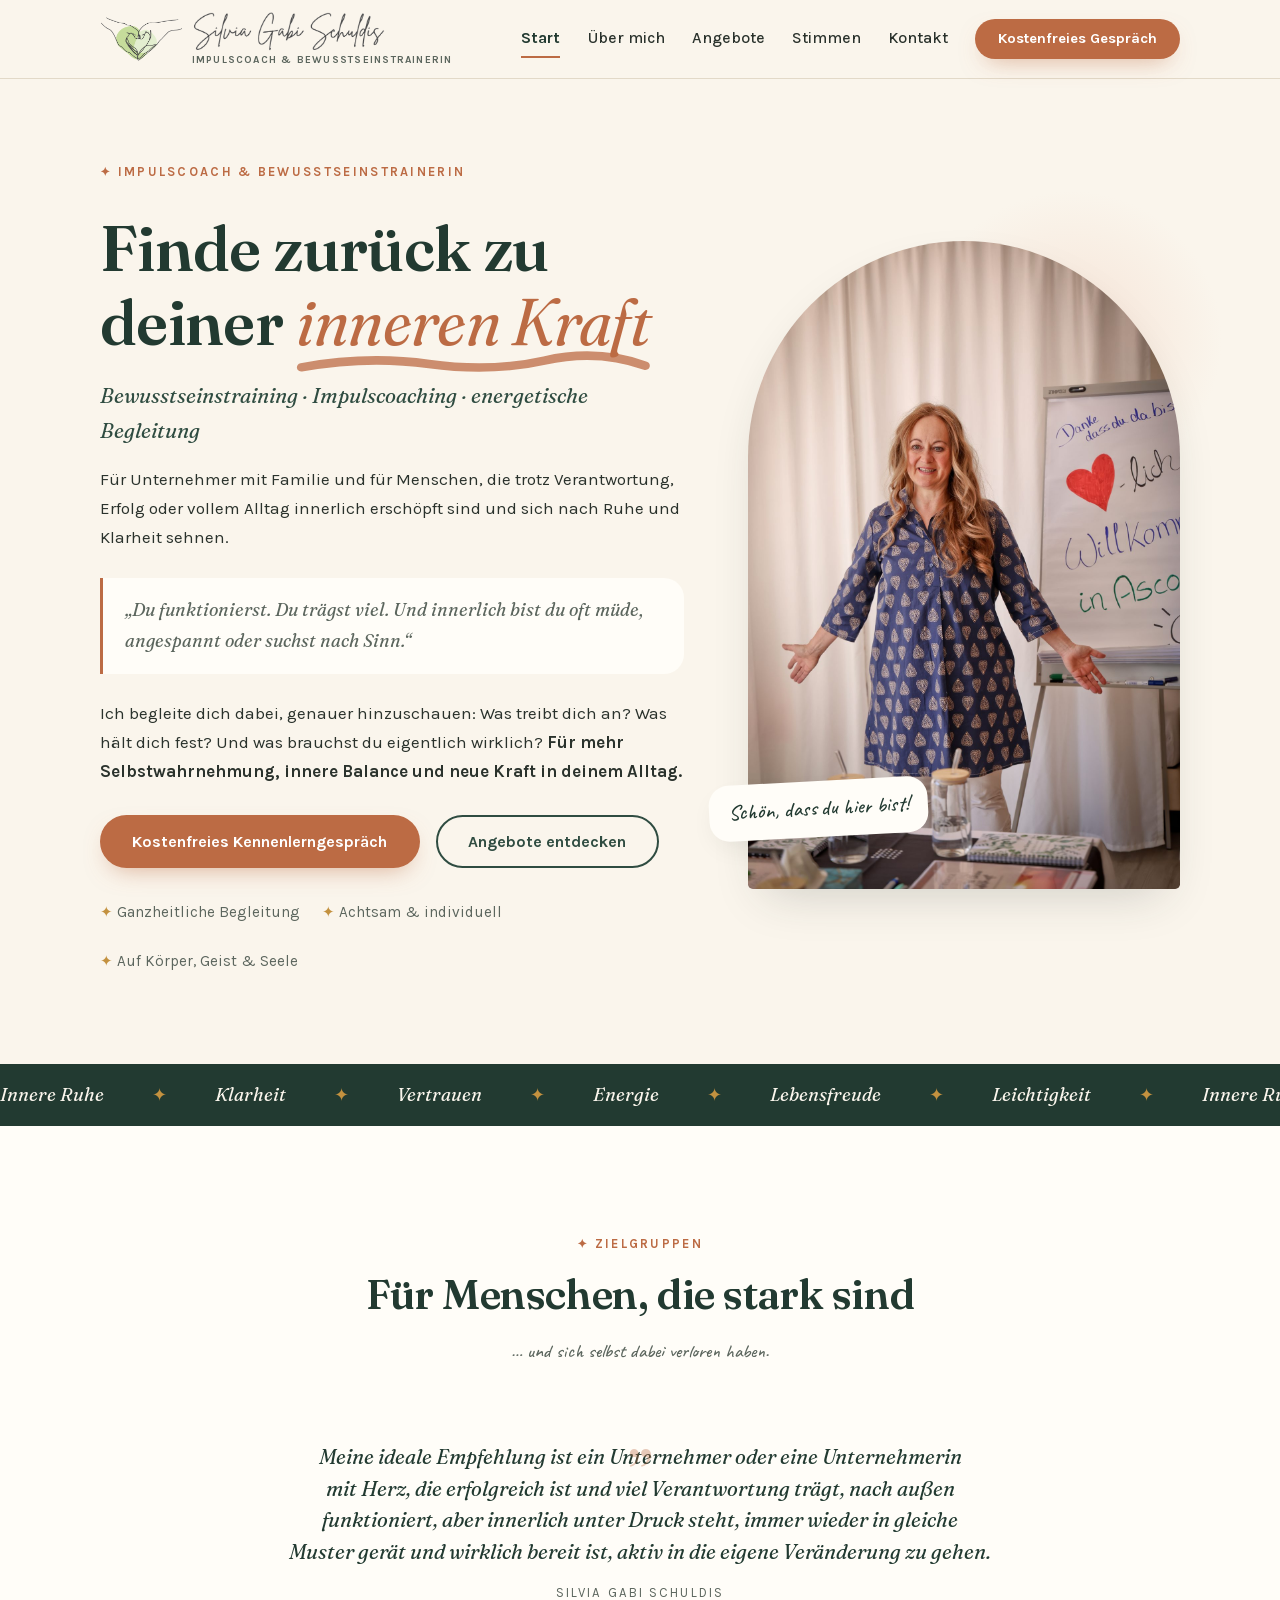
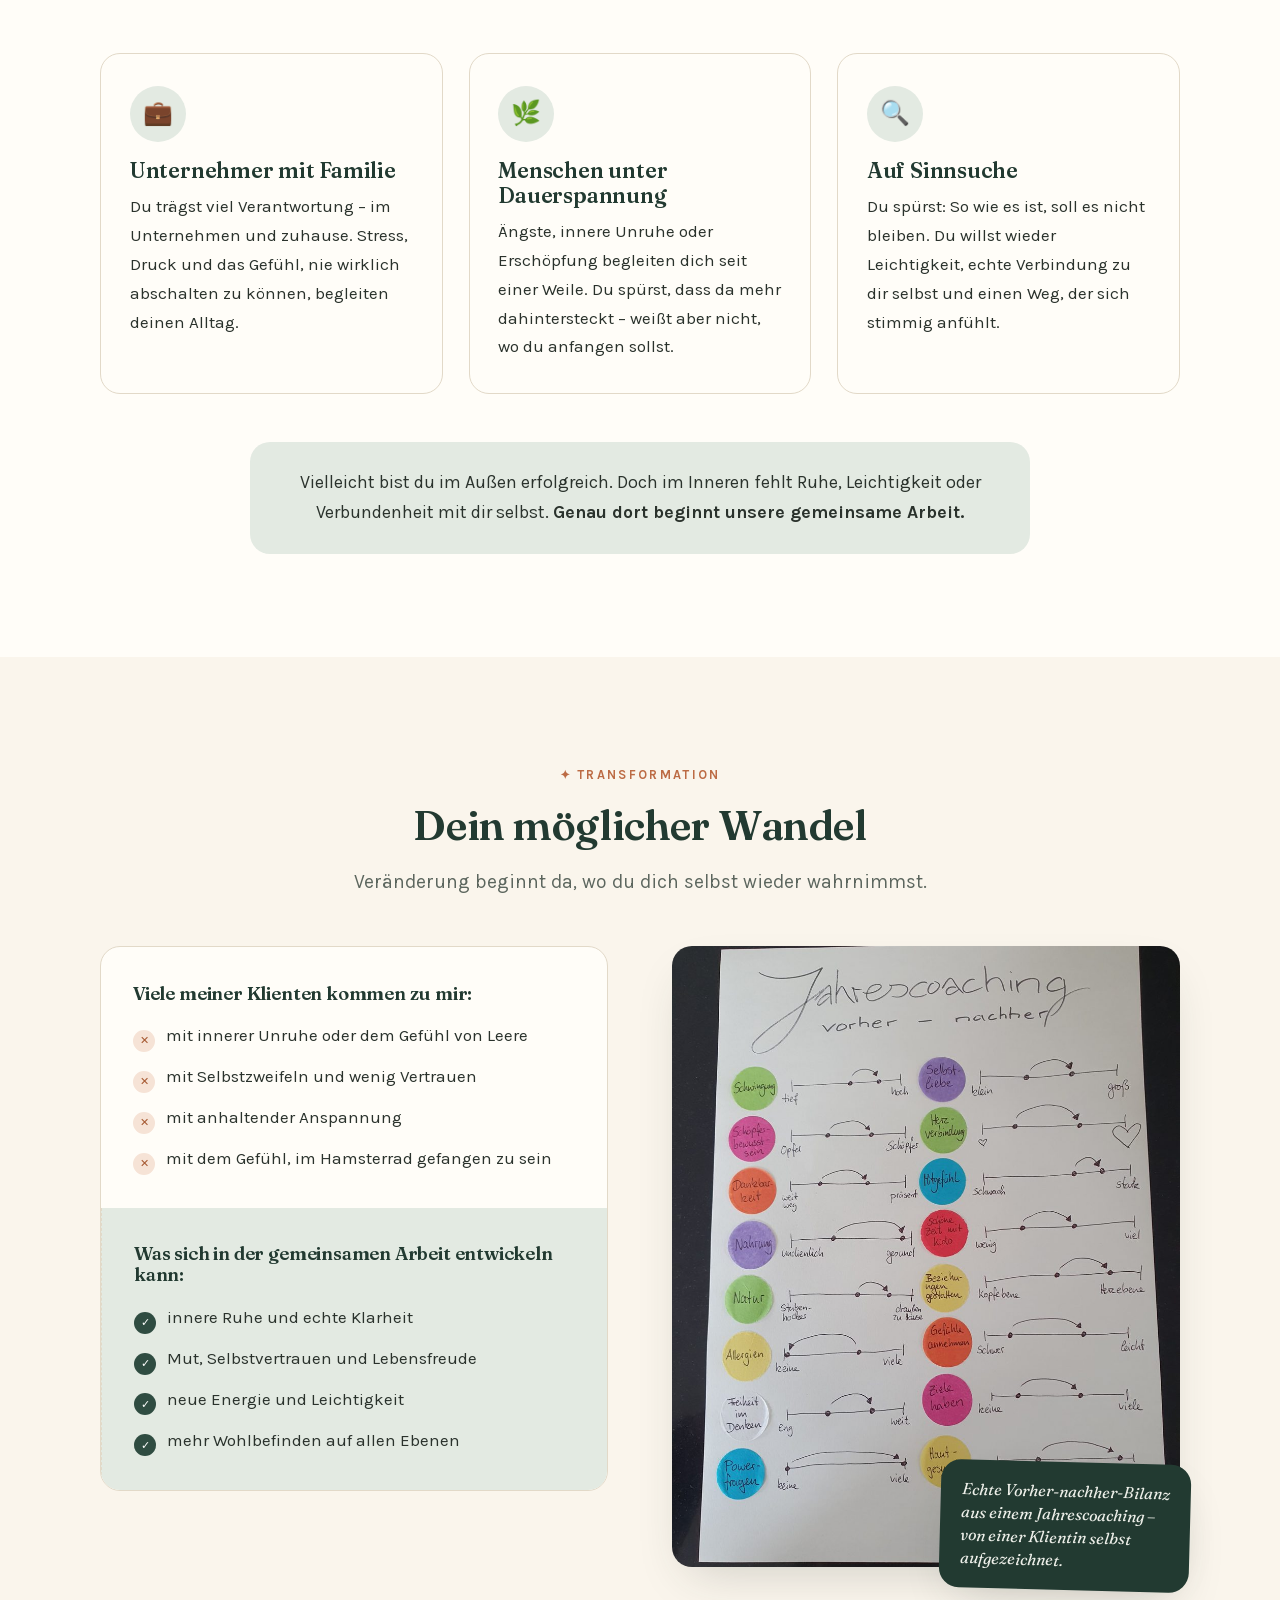
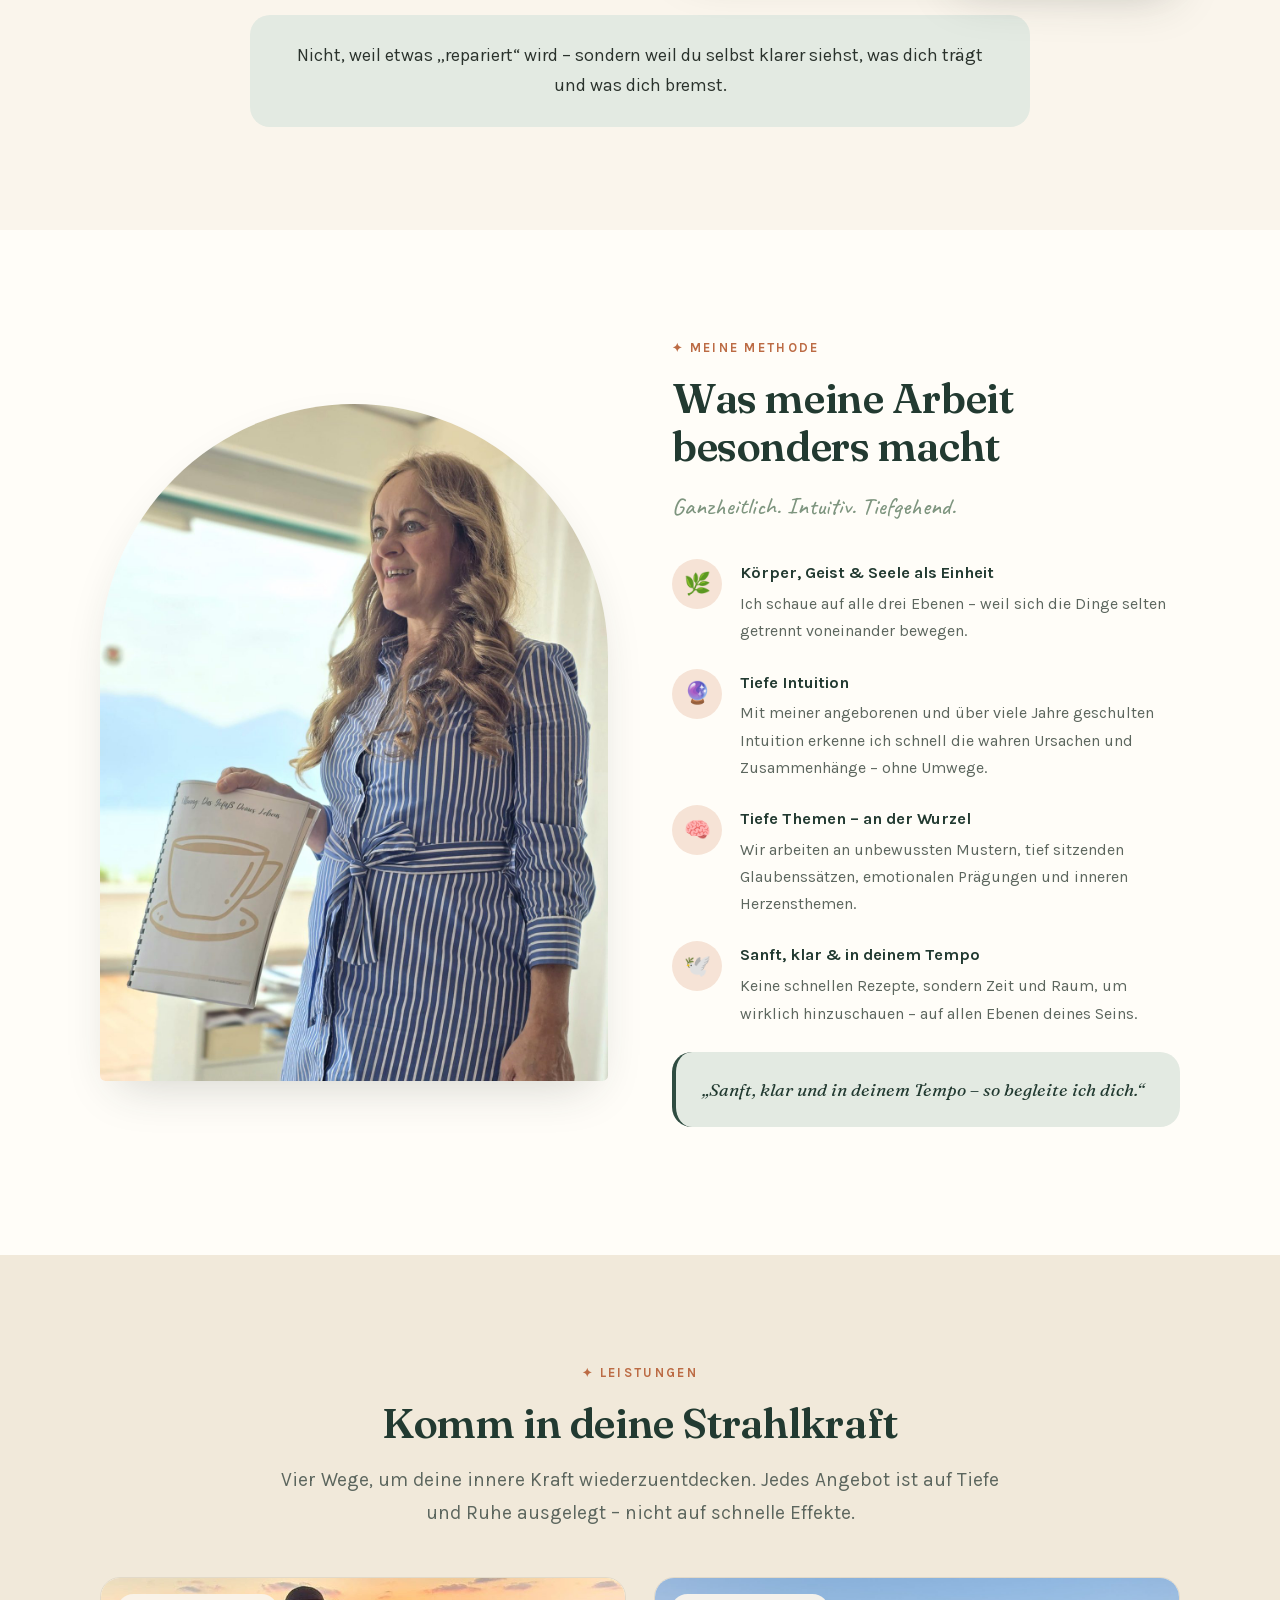
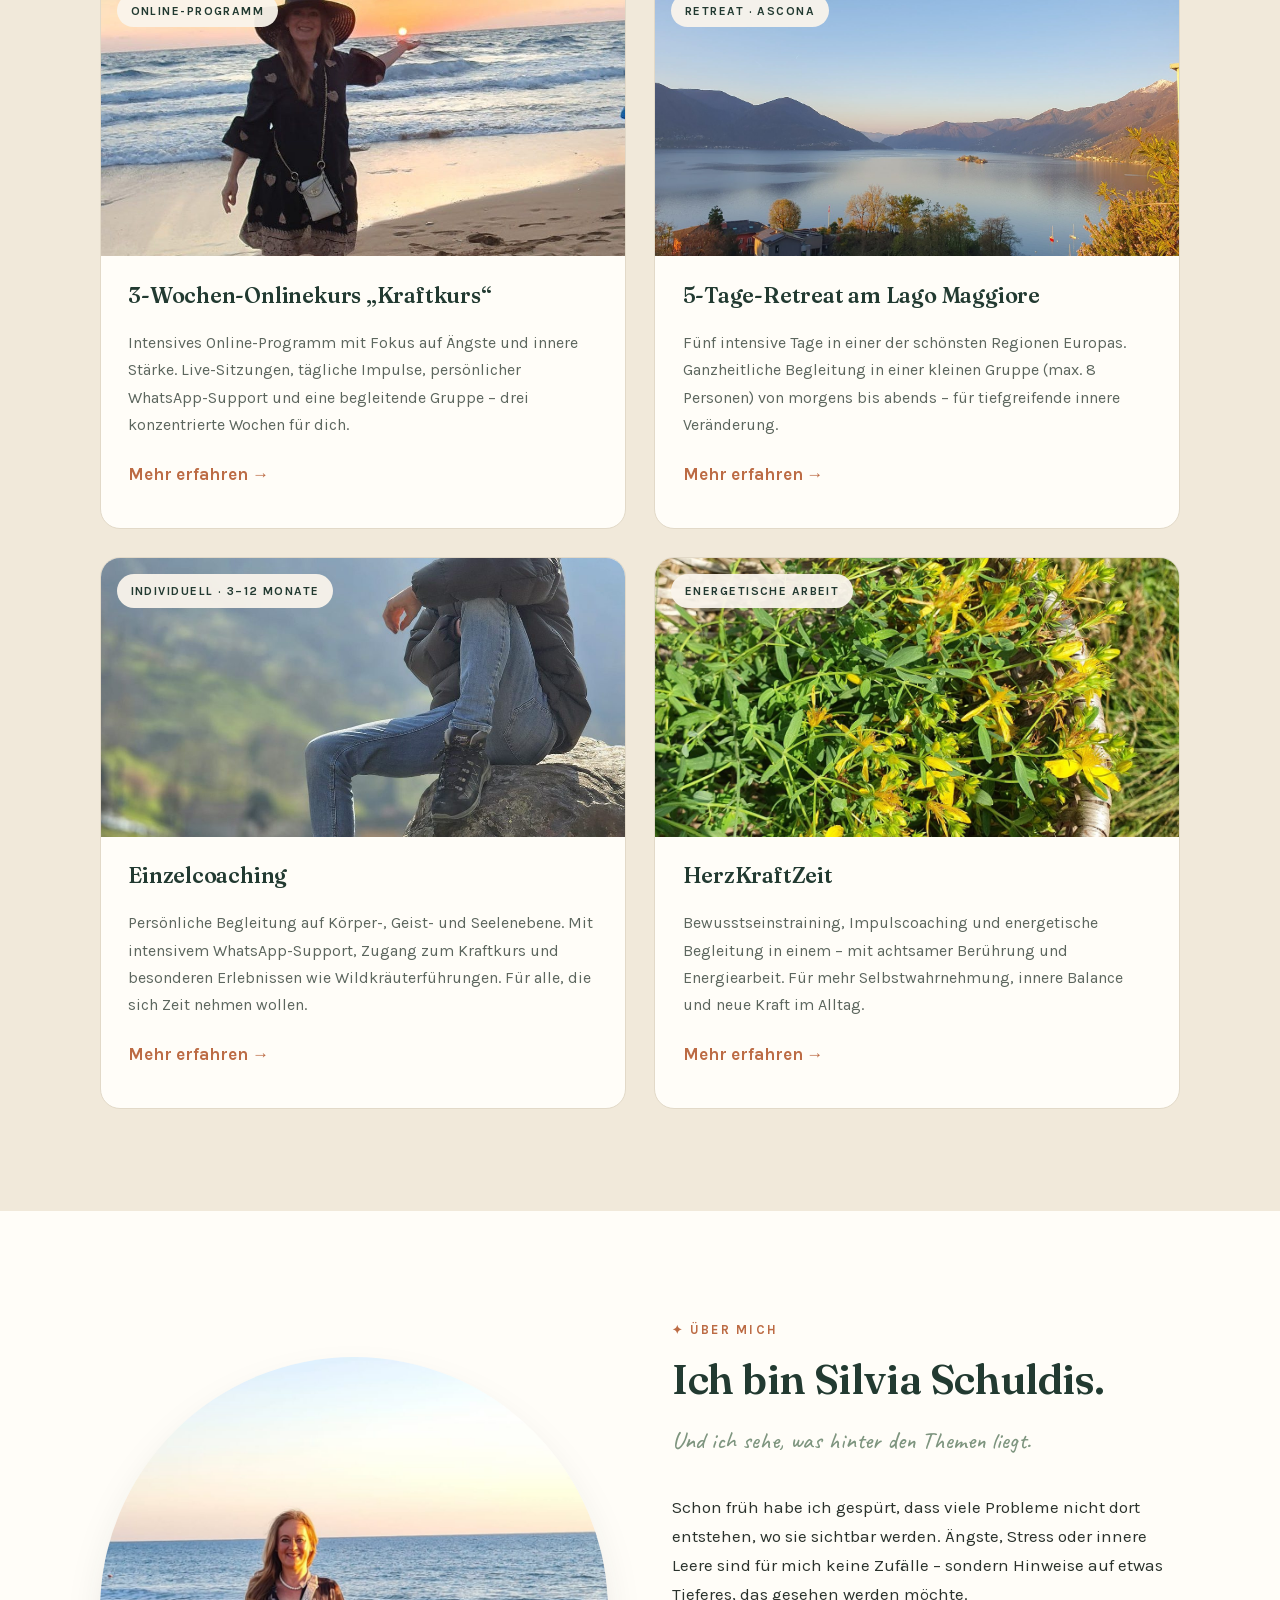
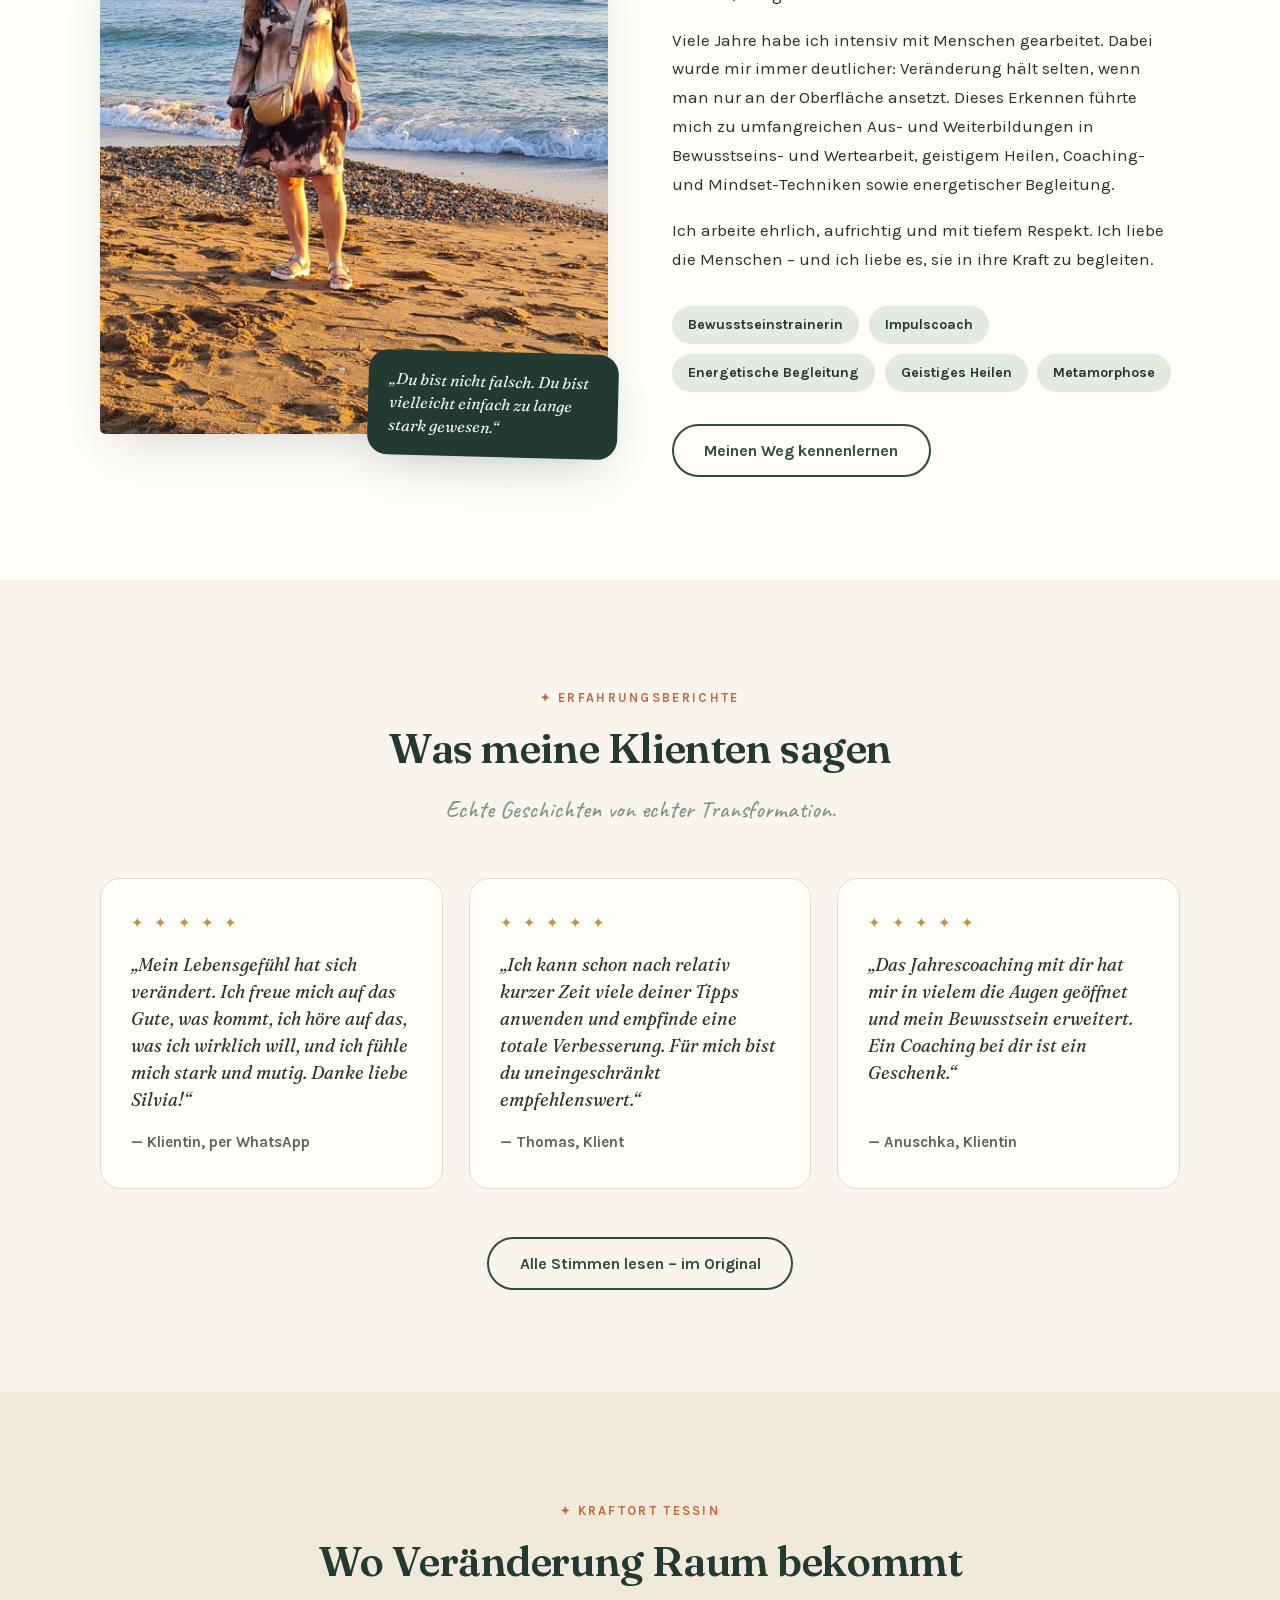
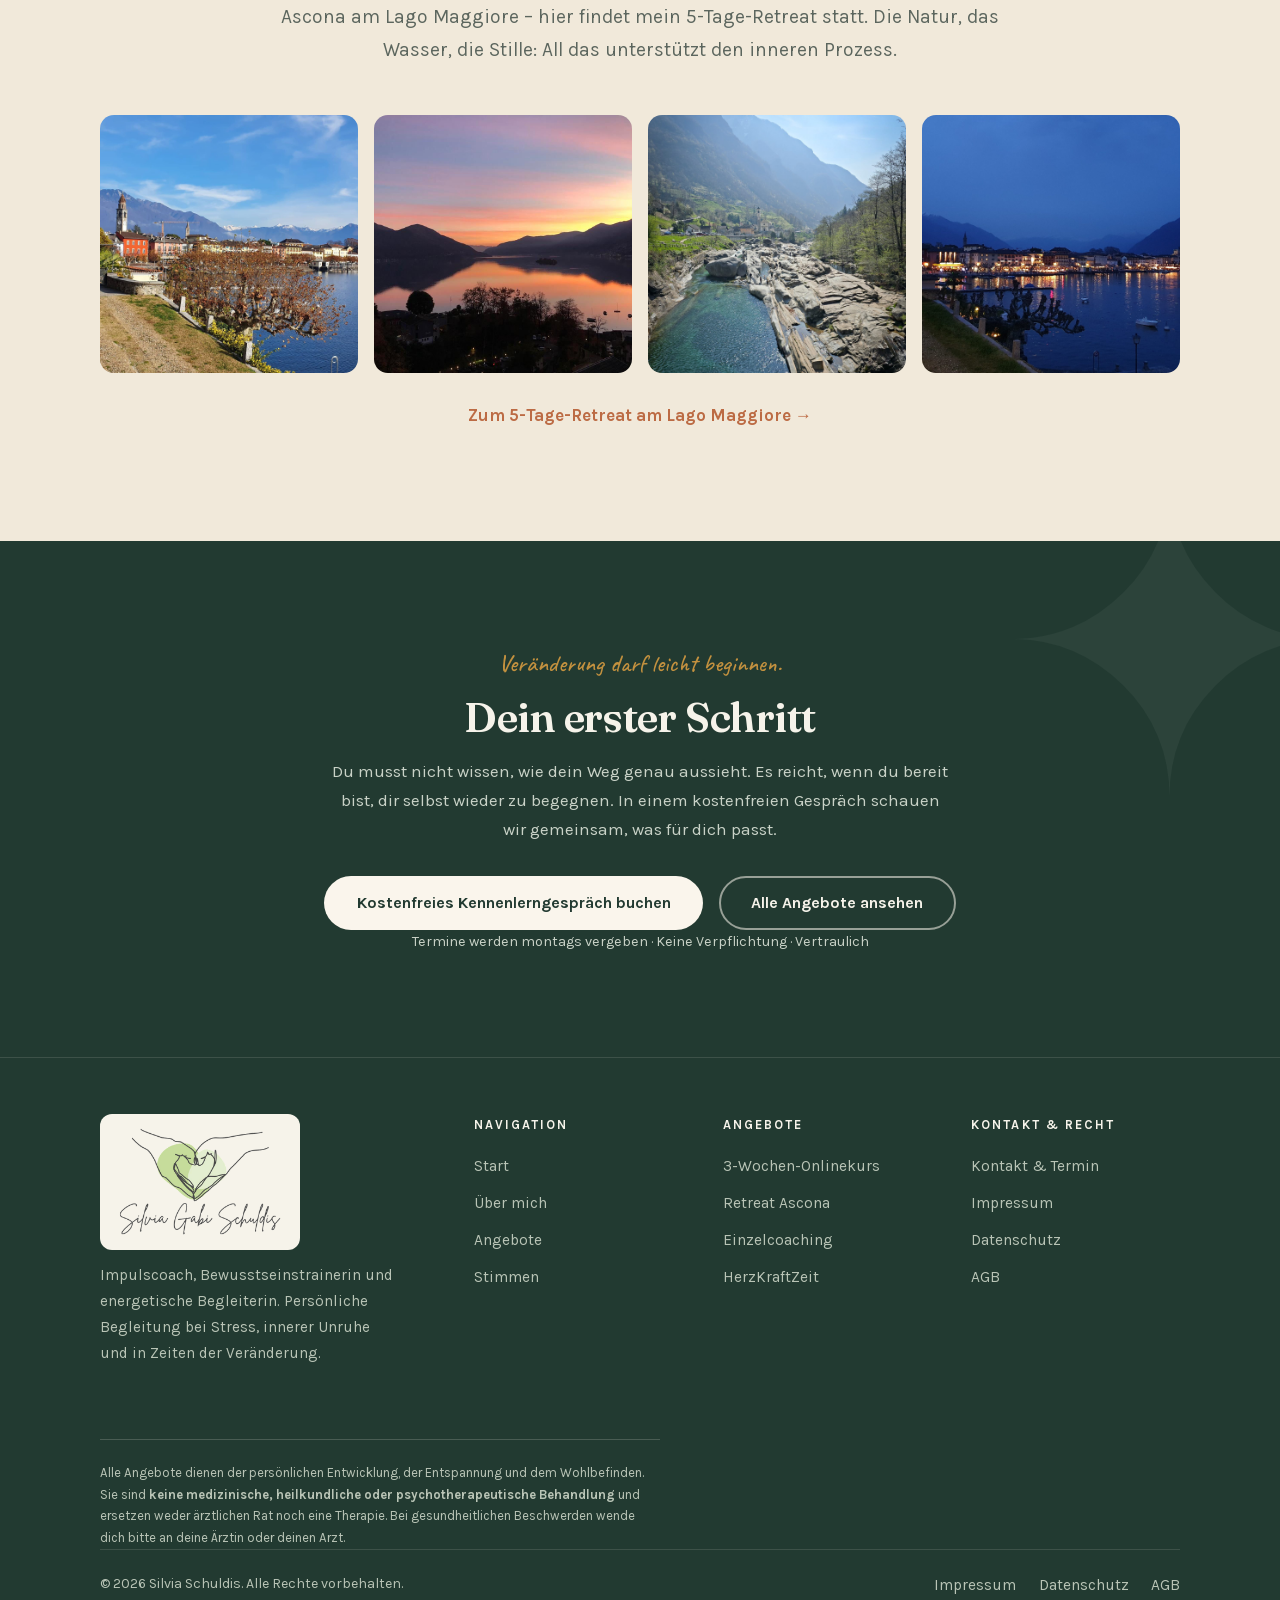
==== commit ed60b16f: "Rechtliche Überarbeitung: HerzKraftZeit, keine Heilversprechen Umsetzung von Silvias Rückmeldung (re" ====
--- a/index.html
+++ b/index.html
@@ -3,18 +3,18 @@
 <head>
   <meta charset="UTF-8">
   <meta name="viewport" content="width=device-width, initial-scale=1.0">
-  <title>Silvia Schuldis – Coaching bei Ängsten & innerer Unruhe</title>
-  <meta name="description" content="Ganzheitliches Coaching und energetische Heilarbeit bei Ängsten, Stress und innerer Unruhe. Kostenfreies Kennenlerngespräch mit Silvia Schuldis.">
+  <title>Silvia Schuldis – Impulscoaching für innere Balance</title>
+  <meta name="description" content="Impulscoaching, Bewusstseinstraining und energetische Begleitung – für mehr Selbstwahrnehmung, innere Balance und neue Kraft im Alltag. Kostenfreies Kennenlerngespräch mit Silvia Schuldis.">
   <link rel="stylesheet" href="css/fonts.css">
-  <link rel="stylesheet" href="css/style.css?v=2026-08-18-2">
-  <link rel="canonical" href="https://silviaschuldis.de/">
+  <link rel="stylesheet" href="css/style.css">
+  <link rel="canonical" href="https://mrrobb86.github.io/silvia-schuldis-website/">
   <meta property="og:type" content="website">
-  <meta property="og:site_name" content="Silvia Gabi Schuldis – Masterhealer &amp; Impulscoach">
+  <meta property="og:site_name" content="Silvia Gabi Schuldis – Impulscoach &amp; Bewusstseinstrainerin">
   <meta property="og:locale" content="de_DE">
-  <meta property="og:title" content="Silvia Schuldis – Coaching bei Ängsten & innerer Unruhe">
-  <meta property="og:description" content="Ganzheitliches Coaching und energetische Heilarbeit bei Ängsten, Stress und innerer Unruhe. Kostenfreies Kennenlerngespräch mit Silvia Schuldis.">
-  <meta property="og:url" content="https://silviaschuldis.de/">
-  <meta property="og:image" content="https://silviaschuldis.de/img/silvia-hero.jpg">
+  <meta property="og:title" content="Silvia Schuldis – Impulscoaching für innere Balance">
+  <meta property="og:description" content="Impulscoaching, Bewusstseinstraining und energetische Begleitung – für mehr Selbstwahrnehmung, innere Balance und neue Kraft im Alltag. Kostenfreies Kennenlerngespräch mit Silvia Schuldis.">
+  <meta property="og:url" content="https://mrrobb86.github.io/silvia-schuldis-website/">
+  <meta property="og:image" content="https://mrrobb86.github.io/silvia-schuldis-website/img/silvia-hero.jpg">
   <meta name="twitter:card" content="summary_large_image">
   <link rel="icon" type="image/png" href="img/favicon.png">
   <script type="application/ld+json">
@@ -23,22 +23,22 @@
     "@type": "Person",
     "name": "Silvia Schuldis",
     "alternateName": "Silvia Gabi Schuldis",
-    "jobTitle": "Masterhealer & Impulscoach – Bewusstseinstrainerin, Mastercoach & Expertin für energetische Heilarbeit",
-    "description": "Ganzheitliches Coaching und energetische Heilarbeit bei Ängsten, Stress und innerer Unruhe – auf Körper-, Geist- und Seelenebene.",
-    "knowsAbout": ["Coaching", "Bewusstseinstraining", "Energetische Heilarbeit", "Geistiges Heilen", "Metamorphose", "Energetische Atlaskorrektur"],
-    "url": "https://silviaschuldis.de/"
+    "jobTitle": "Impulscoach & Bewusstseinstrainerin",
+    "description": "Impulscoaching, Bewusstseinstraining und energetische Begleitung für mehr Selbstwahrnehmung, innere Balance und neue Kraft im Alltag.",
+    "knowsAbout": ["Coaching", "Bewusstseinstraining", "Energetische Begleitung", "Geistiges Heilen", "Metamorphose", "Energetische Atlaskorrektur"],
+    "url": "https://mrrobb86.github.io/silvia-schuldis-website/"
   }
   </script>
   <script type="application/ld+json">
   {
     "@context": "https://schema.org",
     "@type": "LocalBusiness",
-    "@id": "https://silviaschuldis.de/#business",
-    "name": "Silvia Gabi Schuldis – Masterhealer & Impulscoach",
-    "description": "Ganzheitliches Coaching und energetische Heilarbeit bei Ängsten, Stress und innerer Unruhe – auf Körper-, Geist- und Seelenebene. Einzelcoaching, 3-Wochen-Onlinekurs, 5-Tage-Retreat am Lago Maggiore und energetische Heilsitzungen.",
-    "url": "https://silviaschuldis.de/",
-    "image": "https://silviaschuldis.de/img/silvia-hero.jpg",
-    "logo": "https://silviaschuldis.de/img/logo-full.png",
+    "@id": "https://mrrobb86.github.io/silvia-schuldis-website/#business",
+    "name": "Silvia Gabi Schuldis – Impulscoach & Bewusstseinstrainerin",
+    "description": "Impulscoaching, Bewusstseinstraining und energetische Begleitung für mehr Selbstwahrnehmung, innere Balance und neue Kraft im Alltag. Einzelcoaching, 3-Wochen-Onlinekurs, 5-Tage-Retreat am Lago Maggiore und HerzKraftZeit.",
+    "url": "https://mrrobb86.github.io/silvia-schuldis-website/",
+    "image": "https://mrrobb86.github.io/silvia-schuldis-website/img/silvia-hero.jpg",
+    "logo": "https://mrrobb86.github.io/silvia-schuldis-website/img/logo-full.png",
     "telephone": "+49 176 39521792",
     "email": "silvia@silviaschuldis.de",
     "address": {
@@ -64,7 +64,7 @@
         "itemOffered": {
           "@type": "Service",
           "name": "Einzelcoaching (3, 6 oder 12 Monate)",
-          "url": "https://silviaschuldis.de/einzelcoaching.html"
+          "url": "https://mrrobb86.github.io/silvia-schuldis-website/einzelcoaching.html"
         }
       },
       {
@@ -72,7 +72,7 @@
         "itemOffered": {
           "@type": "Service",
           "name": "3-Wochen-Onlinekurs „Kraftkurs“",
-          "url": "https://silviaschuldis.de/onlinekurs.html"
+          "url": "https://mrrobb86.github.io/silvia-schuldis-website/onlinekurs.html"
         }
       },
       {
@@ -80,15 +80,15 @@
         "itemOffered": {
           "@type": "Service",
           "name": "5-Tage-Retreat am Lago Maggiore (Ascona)",
-          "url": "https://silviaschuldis.de/retreat.html"
+          "url": "https://mrrobb86.github.io/silvia-schuldis-website/retreat.html"
         }
       },
       {
         "@type": "Offer",
         "itemOffered": {
           "@type": "Service",
-          "name": "Heilsitzungen: Energetische Atlaskorrektur & Metamorphose",
-          "url": "https://silviaschuldis.de/heilsitzungen.html"
+          "name": "HerzKraftZeit: energetische Begleitung &amp; achtsame Berührung",
+          "url": "https://mrrobb86.github.io/silvia-schuldis-website/herzkraftzeit.html"
         }
       }
     ]
@@ -101,7 +101,10 @@
   <div class="wrap head-inner">
     <a class="brand" href="index.html">
       <img class="brand-mark" src="img/logo-mark.png" alt="" width="320" height="170">
-      <img class="brand-type" src="img/logo-type.png" alt="Silvia Gabi Schuldis – Masterhealer &amp; Impulscoach" width="640" height="181">
+      <span class="brand-text">
+        <img class="brand-type" src="img/logo-type.png" alt="Silvia Gabi Schuldis" width="560" height="115">
+        <span class="brand-sub">Impulscoach &amp; Bewusstseinstrainerin</span>
+      </span>
     </a>
     <nav class="main-nav" id="mainNav" aria-label="Hauptnavigation">
       <a href="index.html" class="active" aria-current="page">Start</a>
@@ -121,21 +124,21 @@
 <section class="hero">
   <div class="wrap hero-grid">
     <div>
-      <span class="eyebrow">Bewusstseinstrainerin &amp; Mastercoach</span>
-      <h1>Finde deinen Weg aus Ängsten – zurück in deine
-        <em class="squiggle">innere Kraft<svg viewBox="0 0 200 12" preserveAspectRatio="none" aria-hidden="true"><path d="M3 9 Q 40 2 75 7 T 140 5 T 197 8"/></svg></em>
+      <span class="eyebrow">Impulscoach &amp; Bewusstseinstrainerin</span>
+      <h1>Finde zurück zu deiner
+        <em class="squiggle">inneren Kraft<svg viewBox="0 0 200 12" preserveAspectRatio="none" aria-hidden="true"><path d="M3 9 Q 40 2 75 7 T 140 5 T 197 8"/></svg></em>
       </h1>
-      <p class="hero-tag">Ganzheitliches Coaching &amp; energetische Heilarbeit</p>
-      <p>Für Unternehmer mit Familie und für Menschen, die trotz Verantwortung, Erfolg oder Alltag unter Ängsten, Stress oder innerer Unruhe leiden.</p>
+      <p class="hero-tag">Bewusstseinstraining · Impulscoaching · energetische Begleitung</p>
+      <p>Für Unternehmer mit Familie und für Menschen, die trotz Verantwortung, Erfolg oder vollem Alltag innerlich erschöpft sind und sich nach Ruhe und Klarheit sehnen.</p>
       <div class="hero-quote">„Du funktionierst. Du trägst viel. Und innerlich bist du oft müde, angespannt oder suchst nach Sinn.“</div>
-      <p>Ich begleite dich dabei, die tieferliegenden Ursachen hinter Ängsten, Stress und innerer Unruhe zu erkennen und zu wandeln – auf Körper-, Geist- und Seelenebene. <strong>Damit du wieder Vertrauen spürst. Klarheit. Energie. Und echte Lebensfreude.</strong></p>
+      <p>Ich begleite dich dabei, genauer hinzuschauen: Was treibt dich an? Was hält dich fest? Und was brauchst du eigentlich wirklich? <strong>Für mehr Selbstwahrnehmung, innere Balance und neue Kraft in deinem Alltag.</strong></p>
       <div class="hero-actions">
         <a href="kontakt.html#termin" class="btn btn-solid">Kostenfreies Kennenlerngespräch</a>
         <a href="angebote.html" class="btn btn-ghost">Angebote entdecken</a>
       </div>
       <div class="hero-trust">
         <span>Ganzheitliche Begleitung</span>
-        <span>Tiefgreifend &amp; nachhaltig</span>
+        <span>Achtsam &amp; individuell</span>
         <span>Auf Körper, Geist &amp; Seele</span>
       </div>
     </div>
@@ -174,8 +177,8 @@
       </div>
       <div class="card reveal">
         <div class="card-icon" aria-hidden="true">🌿</div>
-        <h3>Menschen mit Ängsten &amp; Stress</h3>
-        <p>Du leidest unter Ängsten, innerer Unruhe oder Erschöpfung – manchmal auch mit körperlichem Unwohlsein. Du weißt, dass etwas tieferliegt, weißt aber nicht wie du es lösen kannst.</p>
+        <h3>Menschen unter Dauerspannung</h3>
+        <p>Ängste, innere Unruhe oder Erschöpfung begleiten dich seit einer Weile. Du spürst, dass da mehr dahintersteckt – weißt aber nicht, wo du anfangen sollst.</p>
       </div>
       <div class="card reveal">
         <div class="card-icon" aria-hidden="true">🔍</div>
@@ -195,21 +198,21 @@
     <div class="center reveal">
       <span class="eyebrow">Transformation</span>
       <h2>Dein möglicher Wandel</h2>
-      <p class="lead mt-1">Wenn innere Unruhe sich löst, beginnt Veränderung von selbst.</p>
+      <p class="lead mt-1">Veränderung beginnt da, wo du dich selbst wieder wahrnimmst.</p>
     </div>
     <div class="split mt-3" style="align-items:start">
       <div class="ba reveal" style="grid-template-columns:1fr">
         <div class="ba-col">
           <h3>Viele meiner Klienten kommen zu mir:</h3>
           <ul class="ba-list">
-            <li><span class="ba-dot no" aria-hidden="true">✕</span> mit Ängsten oder innerer Leere</li>
+            <li><span class="ba-dot no" aria-hidden="true">✕</span> mit innerer Unruhe oder dem Gefühl von Leere</li>
             <li><span class="ba-dot no" aria-hidden="true">✕</span> mit Selbstzweifeln und wenig Vertrauen</li>
-            <li><span class="ba-dot no" aria-hidden="true">✕</span> mit chronischem Stress und Anspannung</li>
+            <li><span class="ba-dot no" aria-hidden="true">✕</span> mit anhaltender Anspannung</li>
             <li><span class="ba-dot no" aria-hidden="true">✕</span> mit dem Gefühl, im Hamsterrad gefangen zu sein</li>
           </ul>
         </div>
         <div class="ba-col">
-          <h3>Nach unserer gemeinsamen Arbeit erleben sie:</h3>
+          <h3>Was sich in der gemeinsamen Arbeit entwickeln kann:</h3>
           <ul class="ba-list">
             <li><span class="ba-dot yes" aria-hidden="true">✓</span> innere Ruhe und echte Klarheit</li>
             <li><span class="ba-dot yes" aria-hidden="true">✓</span> Mut, Selbstvertrauen und Lebensfreude</li>
@@ -219,12 +222,12 @@
         </div>
       </div>
       <div class="split-img reveal">
-        <div class="photo"><img src="img/jahrescoaching.jpg" alt="Flipchart aus einem Jahrescoaching: handschriftliche Vorher-Nachher-Übersicht einer Klientin" loading="lazy" width="1000" height="1222"></div>
+        <div class="photo"><img src="img/jahrescoaching.jpg" alt="Flipchart aus einem Jahrescoaching: handschriftliche Vorher-Nachher-Übersicht einer Klientin" loading="lazy"></div>
         <div class="badge-note">Echte Vorher-nachher-Bilanz aus einem Jahrescoaching – von einer Klientin selbst aufgezeichnet.</div>
       </div>
     </div>
     <div class="insight reveal">
-      Nicht, weil etwas „repariert“ wird – sondern weil die Ursache gesehen, verstanden und gewandelt wird.
+      Nicht, weil etwas „repariert“ wird – sondern weil du selbst klarer siehst, was dich trägt und was dich bremst.
     </div>
   </div>
 </section>
@@ -233,7 +236,7 @@
 <section class="section bg-cream">
   <div class="wrap split">
     <div class="split-img reveal">
-      <div class="arch"><img src="img/silvia-portrait.jpg" alt="Silvia Schuldis im blauen Kleid mit einem Arbeitsbuch in der Hand" loading="lazy" width="1200" height="1600"></div>
+      <div class="arch"><img src="img/silvia-portrait.jpg" alt="Silvia Schuldis im blauen Kleid mit einem Arbeitsbuch in der Hand" loading="lazy"></div>
     </div>
     <div class="reveal">
       <span class="eyebrow">Meine Methode</span>
@@ -244,7 +247,7 @@
           <div class="feature-icon" aria-hidden="true">🌿</div>
           <div>
             <h4>Körper, Geist &amp; Seele als Einheit</h4>
-            <p>Ich verbinde alle drei Ebenen – denn nachhaltige Veränderung entsteht nur, wenn das Ganze einbezogen wird.</p>
+            <p>Ich schaue auf alle drei Ebenen – weil sich die Dinge selten getrennt voneinander bewegen.</p>
           </div>
         </div>
         <div class="feature">
@@ -264,12 +267,12 @@
         <div class="feature">
           <div class="feature-icon" aria-hidden="true">🕊️</div>
           <div>
-            <h4>Sanft, klar &amp; nachhaltig</h4>
-            <p>Keine kurzfristigen Pflaster, sondern echte und dauerhafte Wandlung auf allen Ebenen deines Seins.</p>
+            <h4>Sanft, klar &amp; in deinem Tempo</h4>
+            <p>Keine schnellen Rezepte, sondern Zeit und Raum, um wirklich hinzuschauen – auf allen Ebenen deines Seins.</p>
           </div>
         </div>
       </div>
-      <p class="callout mt-2">„Sanft, klar und nachhaltig – so begleite ich dich in deine Kraft.“</p>
+      <p class="callout mt-2">„Sanft, klar und in deinem Tempo – so begleite ich dich.“</p>
     </div>
   </div>
 </section>
@@ -280,23 +283,23 @@
     <div class="center reveal">
       <span class="eyebrow">Leistungen</span>
       <h2>Komm in deine Strahlkraft</h2>
-      <p class="lead narrow mt-1">Vier Wege, um deine innere Kraft wiederzuentdecken. Jedes Angebot ist sorgfältig auf eine tiefgreifende, nachhaltige Veränderung ausgerichtet.</p>
+      <p class="lead narrow mt-1">Vier Wege, um deine innere Kraft wiederzuentdecken. Jedes Angebot ist auf Tiefe und Ruhe ausgelegt – nicht auf schnelle Effekte.</p>
     </div>
     <div class="offers mt-3">
       <article class="offer reveal">
         <div class="offer-media">
-          <img src="img/silvia-sonne.jpg" alt="Silvia Schuldis am Strand bei Sonnenuntergang, die Sonne in ihrer Hand" loading="lazy" width="932" height="524">
+          <img src="img/silvia-sonne.jpg" alt="Silvia Schuldis am Strand bei Sonnenuntergang, die Sonne in ihrer Hand" loading="lazy">
           <span class="offer-tag">Online-Programm</span>
         </div>
         <div class="offer-body">
           <h3>3-Wochen-Onlinekurs „Kraftkurs“</h3>
-          <p>Intensives Online-Programm mit Fokus auf Ängste und innere Stärke. Live-Sitzungen, tägliche Impulse, persönlicher WhatsApp-Support und eine begleitende Gruppe – für echten Wandel in kurzer Zeit.</p>
+          <p>Intensives Online-Programm mit Fokus auf Ängste und innere Stärke. Live-Sitzungen, tägliche Impulse, persönlicher WhatsApp-Support und eine begleitende Gruppe – drei konzentrierte Wochen für dich.</p>
           <a class="offer-link" href="onlinekurs.html">Mehr erfahren</a>
         </div>
       </article>
       <article class="offer reveal">
         <div class="offer-media">
-          <img src="img/lago-panorama.jpg" alt="Morgenblick über den Lago Maggiore bei Ascona" loading="lazy" width="1600" height="1200">
+          <img src="img/lago-panorama.jpg" alt="Morgenblick über den Lago Maggiore bei Ascona" loading="lazy">
           <span class="offer-tag">Retreat · Ascona</span>
         </div>
         <div class="offer-body">
@@ -307,24 +310,24 @@
       </article>
       <article class="offer reveal">
         <div class="offer-media">
-          <img src="img/teilnehmer-fels.jpg" alt="Person sitzt ruhig auf einem Felsen und blickt über das Tal" loading="lazy" width="1000" height="1333">
+          <img src="img/teilnehmer-fels.jpg" alt="Person sitzt ruhig auf einem Felsen und blickt über das Tal" loading="lazy">
           <span class="offer-tag">Individuell · 3–12 Monate</span>
         </div>
         <div class="offer-body">
           <h3>Einzelcoaching</h3>
-          <p>Persönliche Begleitung auf Körper-, Geist- und Seelenebene. Mit intensivem WhatsApp-Support, Zugang zum Kraftkurs und besonderen Erlebnissen wie Wildkräuterführungen. Für nachhaltige Veränderung.</p>
+          <p>Persönliche Begleitung auf Körper-, Geist- und Seelenebene. Mit intensivem WhatsApp-Support, Zugang zum Kraftkurs und besonderen Erlebnissen wie Wildkräuterführungen. Für alle, die sich Zeit nehmen wollen.</p>
           <a class="offer-link" href="einzelcoaching.html">Mehr erfahren</a>
         </div>
       </article>
       <article class="offer reveal">
         <div class="offer-media">
-          <img src="img/wildkraeuter-korb.jpg" alt="Korb mit frisch gesammelten Wildkräutern auf einer Wiese" loading="lazy" style="object-position:center 60%" width="1200" height="1600">
+          <img src="img/wildkraeuter-korb.jpg" alt="Korb mit frisch gesammelten Wildkräutern auf einer Wiese" loading="lazy" style="object-position:center 60%">
           <span class="offer-tag">Energetische Arbeit</span>
         </div>
         <div class="offer-body">
-          <h3>Heilsitzungen</h3>
-          <p>Energetische Atlaskorrektur (4 Sitzungen) für verbesserten Energiefluss im Körper, oder Metamorphose – eine tiefe energetische Massagetechnik, die an der energetischen Wirbelsäule wirkt.</p>
-          <a class="offer-link" href="heilsitzungen.html">Mehr erfahren</a>
+          <h3>HerzKraftZeit</h3>
+          <p>Bewusstseinstraining, Impulscoaching und energetische Begleitung in einem – mit achtsamer Berührung und Energiearbeit. Für mehr Selbstwahrnehmung, innere Balance und neue Kraft im Alltag.</p>
+          <a class="offer-link" href="herzkraftzeit.html">Mehr erfahren</a>
         </div>
       </article>
     </div>
@@ -335,20 +338,20 @@
 <section class="section bg-cream">
   <div class="wrap split">
     <div class="split-img reveal">
-      <div class="arch"><img src="img/silvia-strand.jpg" alt="Silvia Schuldis am Meer bei Abendsonne" loading="lazy" width="1100" height="1466"></div>
+      <div class="arch"><img src="img/silvia-strand.jpg" alt="Silvia Schuldis am Meer bei Abendsonne" loading="lazy"></div>
       <div class="badge-note">„Du bist nicht falsch. Du bist vielleicht einfach zu lange stark gewesen.“</div>
     </div>
     <div class="reveal">
       <span class="eyebrow">Über mich</span>
       <h2>Ich bin Silvia Schuldis.</h2>
       <p class="hand mt-1">Und ich sehe, was hinter den Themen liegt.</p>
-      <p class="mt-2">Schon früh habe ich gespürt, dass viele Probleme nicht dort entstehen, wo sie sichtbar werden. Ängste, Stress oder innere Leere sind für mich keine Zufälle – sondern Hinweise auf etwas Tieferes.</p>
-      <p>Viele Jahre habe ich intensiv mit Menschen gearbeitet. Dabei wurde mir immer deutlicher: Die meisten Beschwerden lassen sich nicht dauerhaft lösen, wenn man nur an der Oberfläche ansetzt. Dieses Erkennen führte mich zu umfangreichen Aus- und Weiterbildungen in Bewusstseins- und Wertearbeit, geistigem Heilen, Coaching- und Mindset-Techniken sowie energetischer Heilarbeit.</p>
+      <p class="mt-2">Schon früh habe ich gespürt, dass viele Probleme nicht dort entstehen, wo sie sichtbar werden. Ängste, Stress oder innere Leere sind für mich keine Zufälle – sondern Hinweise auf etwas Tieferes, das gesehen werden möchte.</p>
+      <p>Viele Jahre habe ich intensiv mit Menschen gearbeitet. Dabei wurde mir immer deutlicher: Veränderung hält selten, wenn man nur an der Oberfläche ansetzt. Dieses Erkennen führte mich zu umfangreichen Aus- und Weiterbildungen in Bewusstseins- und Wertearbeit, geistigem Heilen, Coaching- und Mindset-Techniken sowie energetischer Begleitung.</p>
       <p>Ich arbeite ehrlich, aufrichtig und mit tiefem Respekt. Ich liebe die Menschen – und ich liebe es, sie in ihre Kraft zu begleiten.</p>
       <div class="tags mt-2">
         <span class="tag">Bewusstseinstrainerin</span>
-        <span class="tag">Mastercoach</span>
-        <span class="tag">Energetische Heilarbeit</span>
+        <span class="tag">Impulscoach</span>
+        <span class="tag">Energetische Begleitung</span>
         <span class="tag">Geistiges Heilen</span>
         <span class="tag">Metamorphose</span>
       </div>
@@ -397,10 +400,10 @@
       <p class="lead narrow mt-1">Ascona am Lago Maggiore – hier findet mein 5-Tage-Retreat statt. Die Natur, das Wasser, die Stille: All das unterstützt den inneren Prozess.</p>
     </div>
     <div class="photo-strip mt-3 reveal">
-      <div class="ph"><img src="img/ascona-herbst.jpg" alt="Uferpromenade von Ascona im Herbst" loading="lazy" width="1200" height="1200"></div>
-      <div class="ph"><img src="img/lago-sonnenuntergang.jpg" alt="Sonnenuntergang über dem Lago Maggiore" loading="lazy" width="768" height="768"></div>
-      <div class="ph"><img src="img/verzasca.jpg" alt="Türkisgrüner Fluss im Verzascatal" loading="lazy" width="1200" height="1600"></div>
-      <div class="ph"><img src="img/ascona-abend.jpg" alt="Abendstimmung an der Seepromenade von Ascona" loading="lazy" width="1600" height="1200"></div>
+      <div class="ph"><img src="img/ascona-herbst.jpg" alt="Uferpromenade von Ascona im Herbst" loading="lazy"></div>
+      <div class="ph"><img src="img/lago-sonnenuntergang.jpg" alt="Sonnenuntergang über dem Lago Maggiore" loading="lazy"></div>
+      <div class="ph"><img src="img/verzasca.jpg" alt="Türkisgrüner Fluss im Verzascatal" loading="lazy"></div>
+      <div class="ph"><img src="img/ascona-abend.jpg" alt="Abendstimmung an der Seepromenade von Ascona" loading="lazy"></div>
     </div>
     <div class="gallery-note reveal"><a href="retreat.html" class="offer-link">Zum 5-Tage-Retreat am Lago Maggiore</a></div>
   </div>
@@ -426,8 +429,8 @@
   <div class="wrap">
     <div class="foot-main">
       <div class="foot-brand">
-        <img class="foot-logo" src="img/logo-full.png" alt="Silvia Gabi Schuldis – Masterhealer &amp; Impulscoach" width="640" height="474">
-        <p>Bewusstseinstrainerin, Mastercoach &amp; Expertin für energetische Heilarbeit. Begleitung bei Ängsten, Stress und innerer Unruhe.</p>
+        <img class="foot-logo" src="img/logo-full.png" alt="Silvia Gabi Schuldis" width="560" height="372">
+        <p>Impulscoach, Bewusstseinstrainerin und energetische Begleiterin. Persönliche Begleitung bei Stress, innerer Unruhe und in Zeiten der Veränderung.</p>
       </div>
       <div>
         <h4>Navigation</h4>
@@ -444,7 +447,7 @@
           <li><a href="onlinekurs.html">3-Wochen-Onlinekurs</a></li>
           <li><a href="retreat.html">Retreat Ascona</a></li>
           <li><a href="einzelcoaching.html">Einzelcoaching</a></li>
-          <li><a href="heilsitzungen.html">Heilsitzungen</a></li>
+          <li><a href="herzkraftzeit.html">HerzKraftZeit</a></li>
         </ul>
       </div>
       <div>
@@ -457,6 +460,7 @@
         </ul>
       </div>
     </div>
+    <p class="foot-abgrenzung">Alle Angebote dienen der persönlichen Entwicklung, der Entspannung und dem Wohlbefinden. Sie sind <strong>keine medizinische, heilkundliche oder psychotherapeutische Behandlung</strong> und ersetzen weder ärztlichen Rat noch eine Therapie. Bei gesundheitlichen Beschwerden wende dich bitte an deine Ärztin oder deinen Arzt.</p>
     <div class="foot-bottom">
       <span>© 2026 Silvia Schuldis. Alle Rechte vorbehalten.</span>
       <div class="foot-legal">
--- a/css/style.css
+++ b/css/style.css
@@ -1,5 +1,5 @@
 /* ==========================================================================
-   Silvia Schuldis – Bewusstseinstrainerin & Mastercoach
+   Silvia Schuldis – Impulscoach & Bewusstseinstrainerin
    Design: "Innere Kraft" – warmes Papier, tiefes Tannengrün, Terracotta
    Schriften: Fraunces (Display), Karla (Text), Caveat (Handschrift)
    ========================================================================== */
@@ -84,6 +84,7 @@
 .eyebrow::before { content: "✦  "; font-size: .75rem; }
 .hand { font-family: var(--font-hand); font-size: 1.5rem; color: var(--sage); font-weight: 500; }
 .lead { font-size: 1.2rem; color: var(--ink-soft); }
+.mini { font-size: .86rem; color: var(--ink-soft); line-height: 1.6; }
 
 /* Hand-gezeichnete Unterstreichung */
 .squiggle { position: relative; white-space: nowrap; }
@@ -119,7 +120,14 @@
 .brand { display: flex; align-items: center; gap: .55rem; text-decoration: none; }
 /* Original-Logo: Bildmarke (Hände + Herz) und Schriftblock als freigestellte Grafiken */
 .brand-mark { width: auto; height: 44px; flex: none; }
-.brand-type { width: auto; height: 48px; }
+/* brand-text stapelt Schriftzug und Untertitel; min-width:0 verhindert, dass der
+   Flex-Block die Navigation wegdrückt, wenn der Platz knapp wird. */
+.brand-text { display: flex; flex-direction: column; align-items: flex-start; gap: .1rem; min-width: 0; }
+.brand-type { width: auto; height: 40px; }
+.brand-sub {
+  font-size: .64rem; font-weight: 600; letter-spacing: .12em; text-transform: uppercase;
+  color: var(--ink-soft); white-space: nowrap; line-height: 1.2;
+}
 .main-nav { display: flex; align-items: center; gap: 1.7rem; }
 .main-nav > a:not(.btn) {
   text-decoration: none; font-weight: 500; font-size: 1rem; color: var(--ink);
@@ -262,10 +270,6 @@
 }
 .offer-body { padding: 1.7rem 1.7rem 1.9rem; display: flex; flex-direction: column; gap: .8rem; flex: 1; }
 .offer-body p { color: var(--ink-soft); font-size: 1rem; flex: 1; }
-/* Auf angebote.html sind die vier Karten Ebene 2 (dort ist "Komm in deine
-   Strahlkraft" die H1), auf der Startseite Ebene 3 unter derselben Ueberschrift.
-   Beide sollen gleich aussehen — die Semantik aendert sich, die Optik nicht. */
-.offer-body h2 { font-size: 1.35rem; margin-bottom: .5rem; }
 .offer-link {
   font-weight: 700; text-decoration: none; color: var(--terra);
   /* Als Block mit Innenabstand, damit die Tippfläche auf dem Handy die
@@ -424,6 +428,12 @@
 .site-foot ul { list-style: none; padding: 0; display: grid; gap: .5rem; }
 .site-foot a { color: #B9C4B6; text-decoration: none; font-size: .97rem; }
 .site-foot a:hover { color: #fff; }
+/* Rechtliche Abgrenzung – auf jeder Seite im Footer, bewusst zurückgenommen,
+   aber lesbar (nicht kleiner als .82rem). */
+.foot-abgrenzung {
+  margin: 2rem 0 0; padding-top: 1.4rem; border-top: 1px solid rgba(250, 245, 236, .18);
+  font-size: .82rem; line-height: 1.65; max-width: 70ch;
+}
 .foot-bottom { display: flex; flex-wrap: wrap; justify-content: space-between; gap: 1rem; padding: 1.4rem 0; border-top: 1px solid rgba(250,245,236,.12); font-size: .88rem; }
 .foot-legal { display: flex; gap: 1.4rem; }
 
@@ -477,7 +487,8 @@
 }
 @media (max-width: 400px) {
   .brand-mark { height: 38px; }
-  .brand-type { height: 42px; }
+  .brand-type { height: 34px; }
+  .brand-sub { font-size: .58rem; letter-spacing: .07em; }
 }
 
 /* ---------- Kontaktseite: Formular, Karten, Terminbuchung ---------- */
@@ -559,36 +570,6 @@
 .booking-placeholder .bp-icon { font-size: 2.6rem; display: block; margin-bottom: .6rem; }
 .booking-placeholder h3 { font-size: 1.35rem; margin-bottom: .6rem; }
 .booking-placeholder p { color: var(--ink-soft); margin-bottom: 1.4rem; }
-/* Calendly-Einbettung: Höhe kommt vom iframe-Attribut, Rahmen vom bestehenden
-   .booking-embed iframe. Der Fallback darunter greift, wenn das Widget
-   blockiert wird (Browser-Schutz, Adblocker, Cookie-Einstellungen). */
-.booking-fallback { margin-top: 1rem; font-size: .95rem; color: var(--ink-soft); text-align: center; }
-.booking-fallback a { color: var(--terra-deep); text-decoration: underline; }
-
-/* Einwilligungskarte vor dem Calendly-Kalender.
-   Bewusst KEIN Banner-Look: Sie sitzt an der Stelle, an der der Kalender
-   erscheint, und gehört optisch zur Seite. */
-.consent-card { max-width: 620px; margin: 0 auto; padding: 2.4rem 2rem; text-align: center;
-  background: var(--cream); border: 1px solid var(--line); border-radius: var(--radius); }
-.consent-card .cc-icon { font-size: 2.4rem; display: block; margin-bottom: .5rem; }
-.consent-card h3 { font-size: 1.35rem; margin-bottom: .8rem; }
-.consent-card p { font-size: .95rem; line-height: 1.65; color: var(--ink-soft); margin-bottom: .9rem; text-align: left; }
-.consent-card p strong { color: var(--ink); }
-.consent-card .cc-code { font-family: ui-monospace, SFMono-Regular, Menlo, monospace; font-size: .85em;
-  background: var(--paper-deep); border-radius: 3px; padding: .1em .35em; }
-.cc-check { display: flex; align-items: flex-start; gap: .7rem; text-align: left;
-  margin: 1.3rem 0; padding: .9rem 1rem; background: var(--paper); border-radius: 8px; }
-.cc-check input { width: 1.15rem; height: 1.15rem; margin-top: .15rem; accent-color: var(--terra); flex: none; }
-.cc-check label { font-size: .95rem; line-height: 1.55; color: var(--ink); cursor: pointer; }
-.cc-hint { color: var(--terra-deep); font-size: .9rem; margin-top: .8rem; text-align: center; }
-.cc-fine { font-size: .85rem; color: var(--ink-soft); margin-top: 1.2rem; margin-bottom: 0; text-align: center; }
-.consent-card a { color: var(--terra-deep); text-decoration: underline; }
-#terminRahmen iframe { width: 100%; min-height: 620px; border: 1px solid var(--line);
-  border-radius: var(--radius); background: var(--cream); }
-
-@media (max-width: 600px) {
-  .consent-card { padding: 1.8rem 1.2rem; }
-}
 
 @media (max-width: 860px) {
   .contact-grid { grid-template-columns: 1fr; gap: 2rem; }
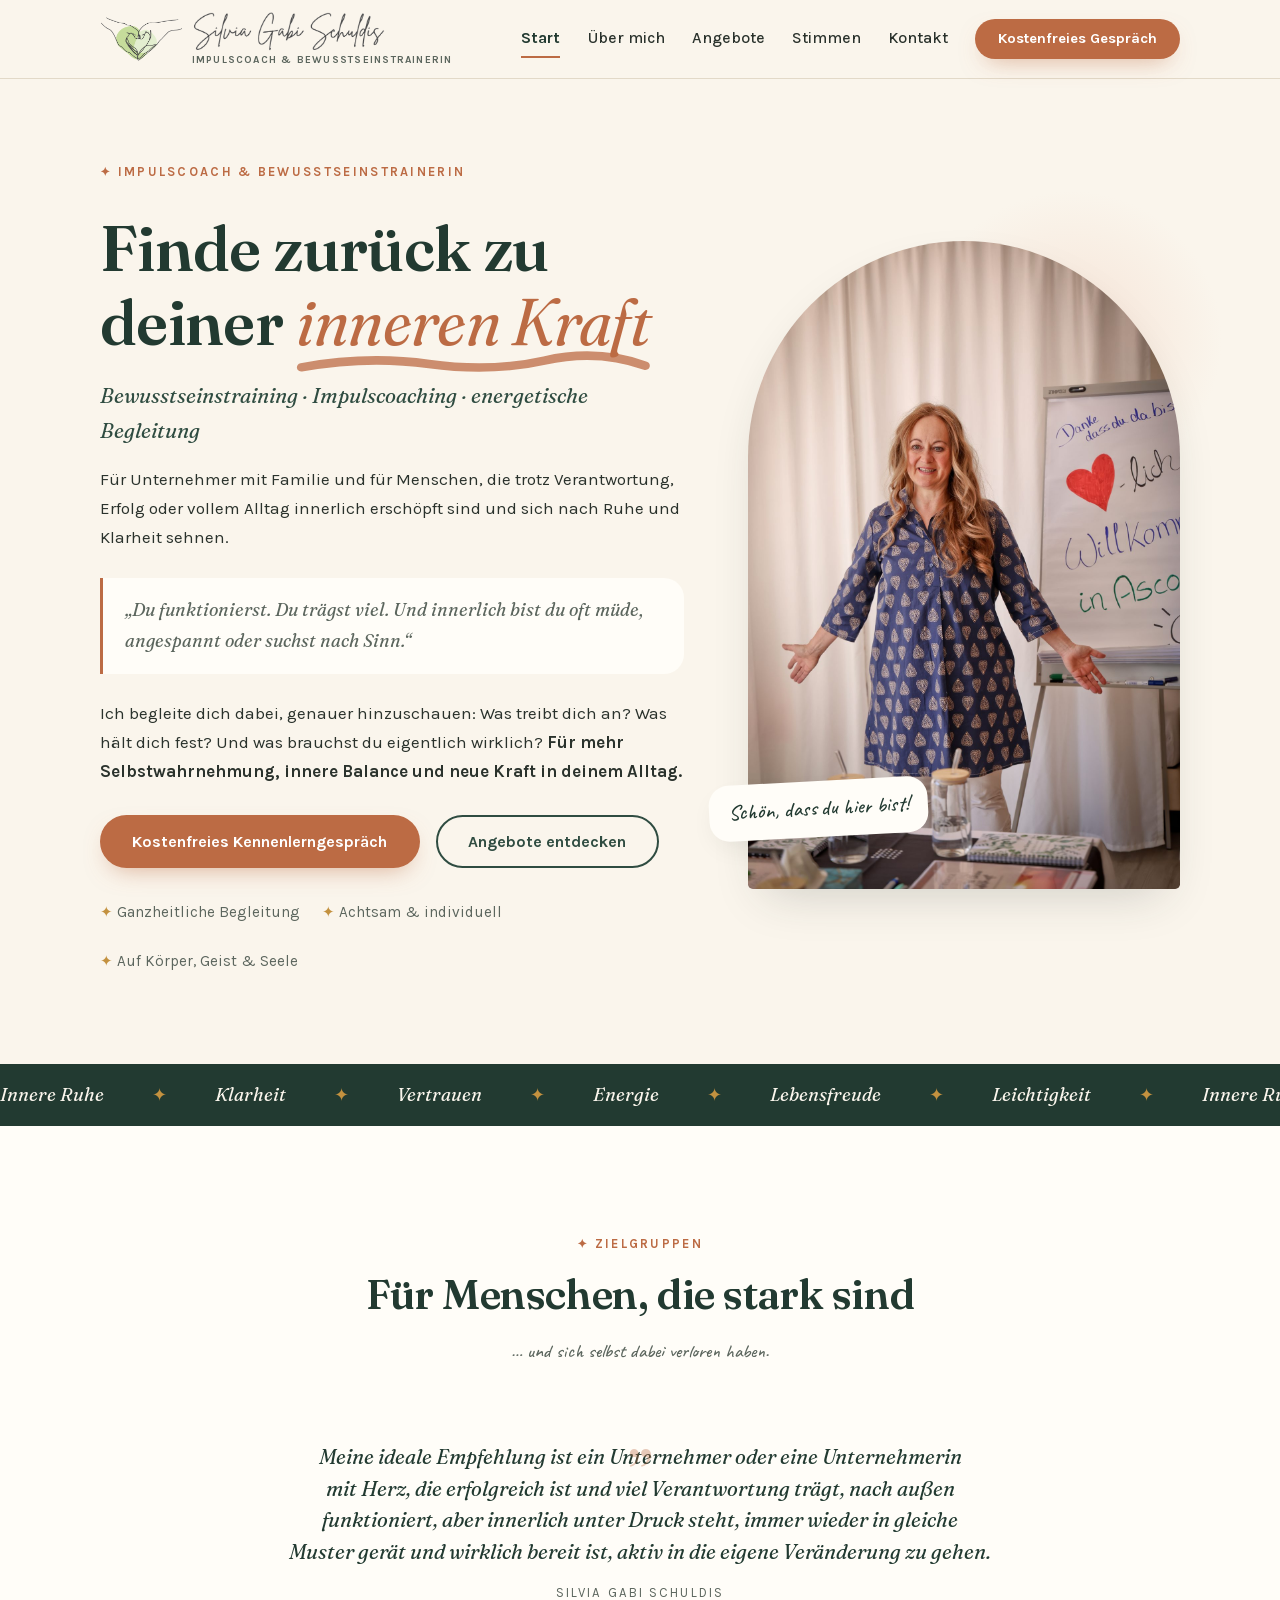
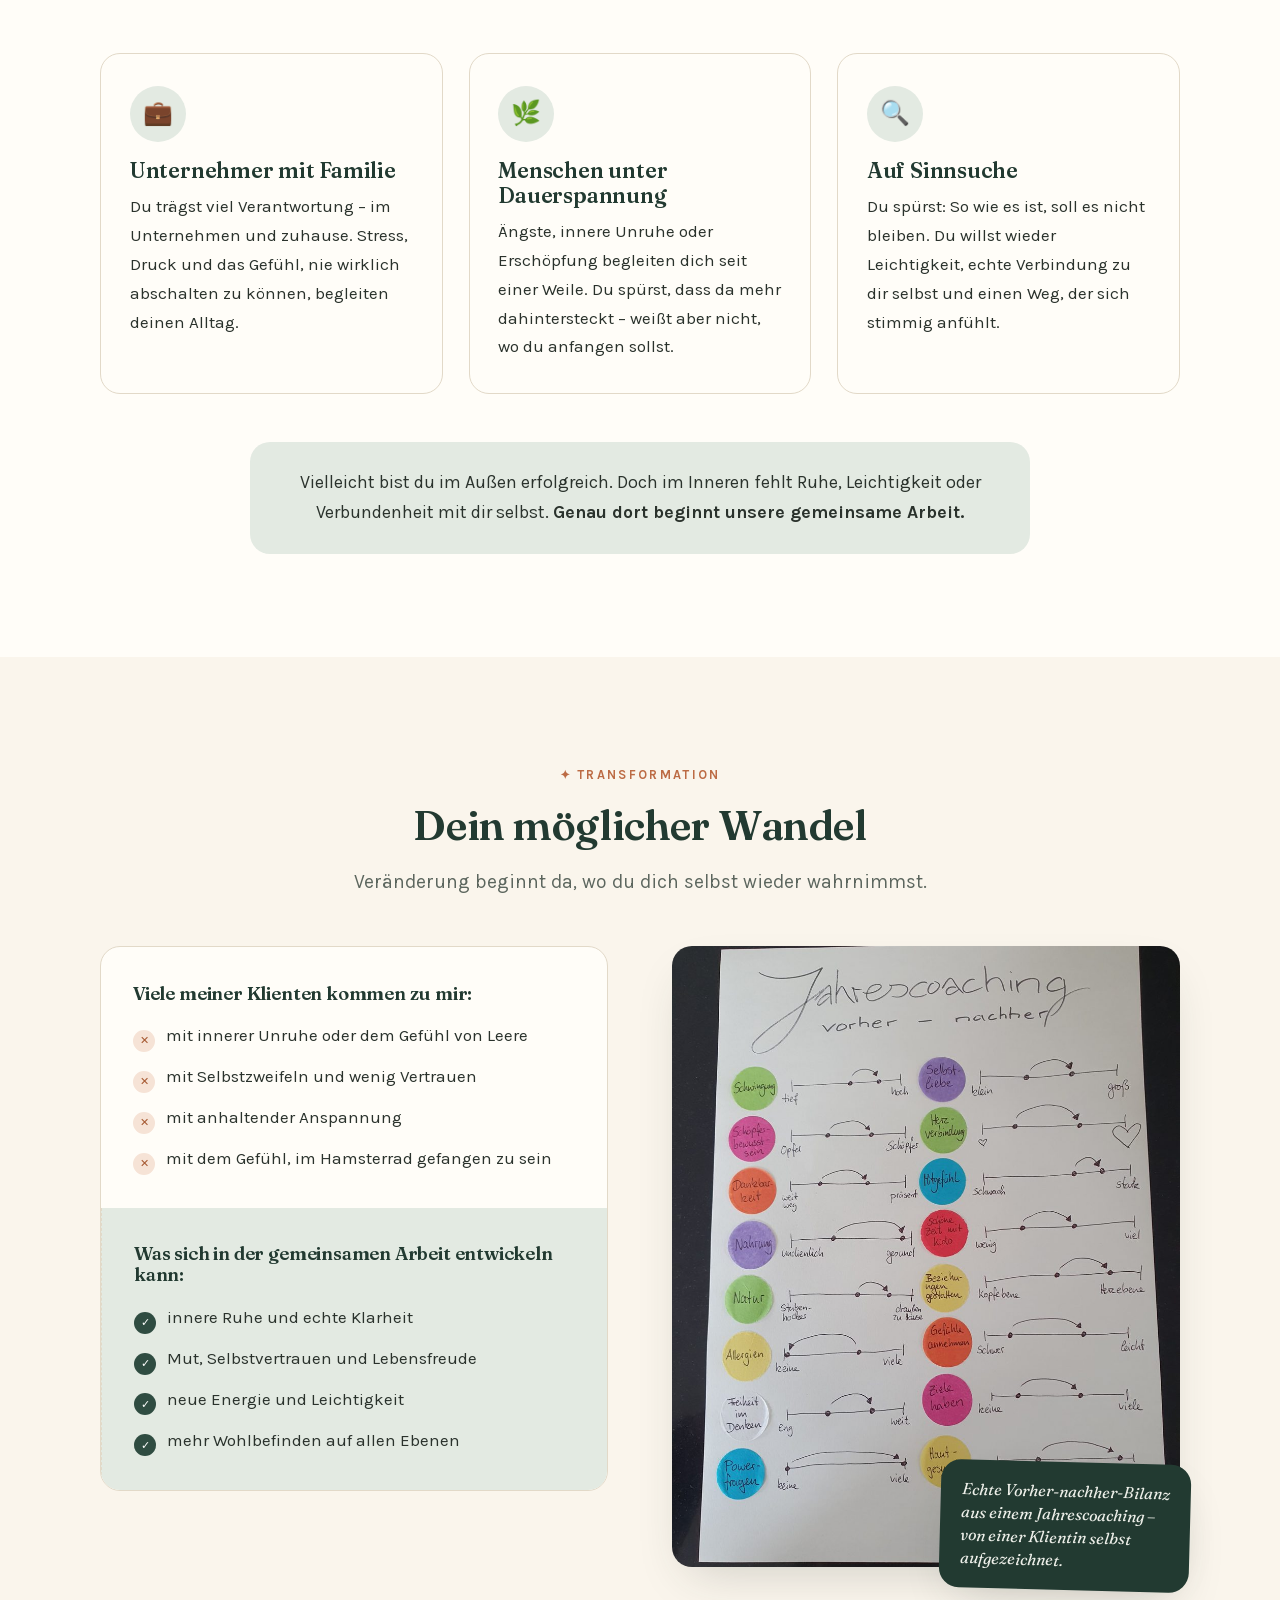
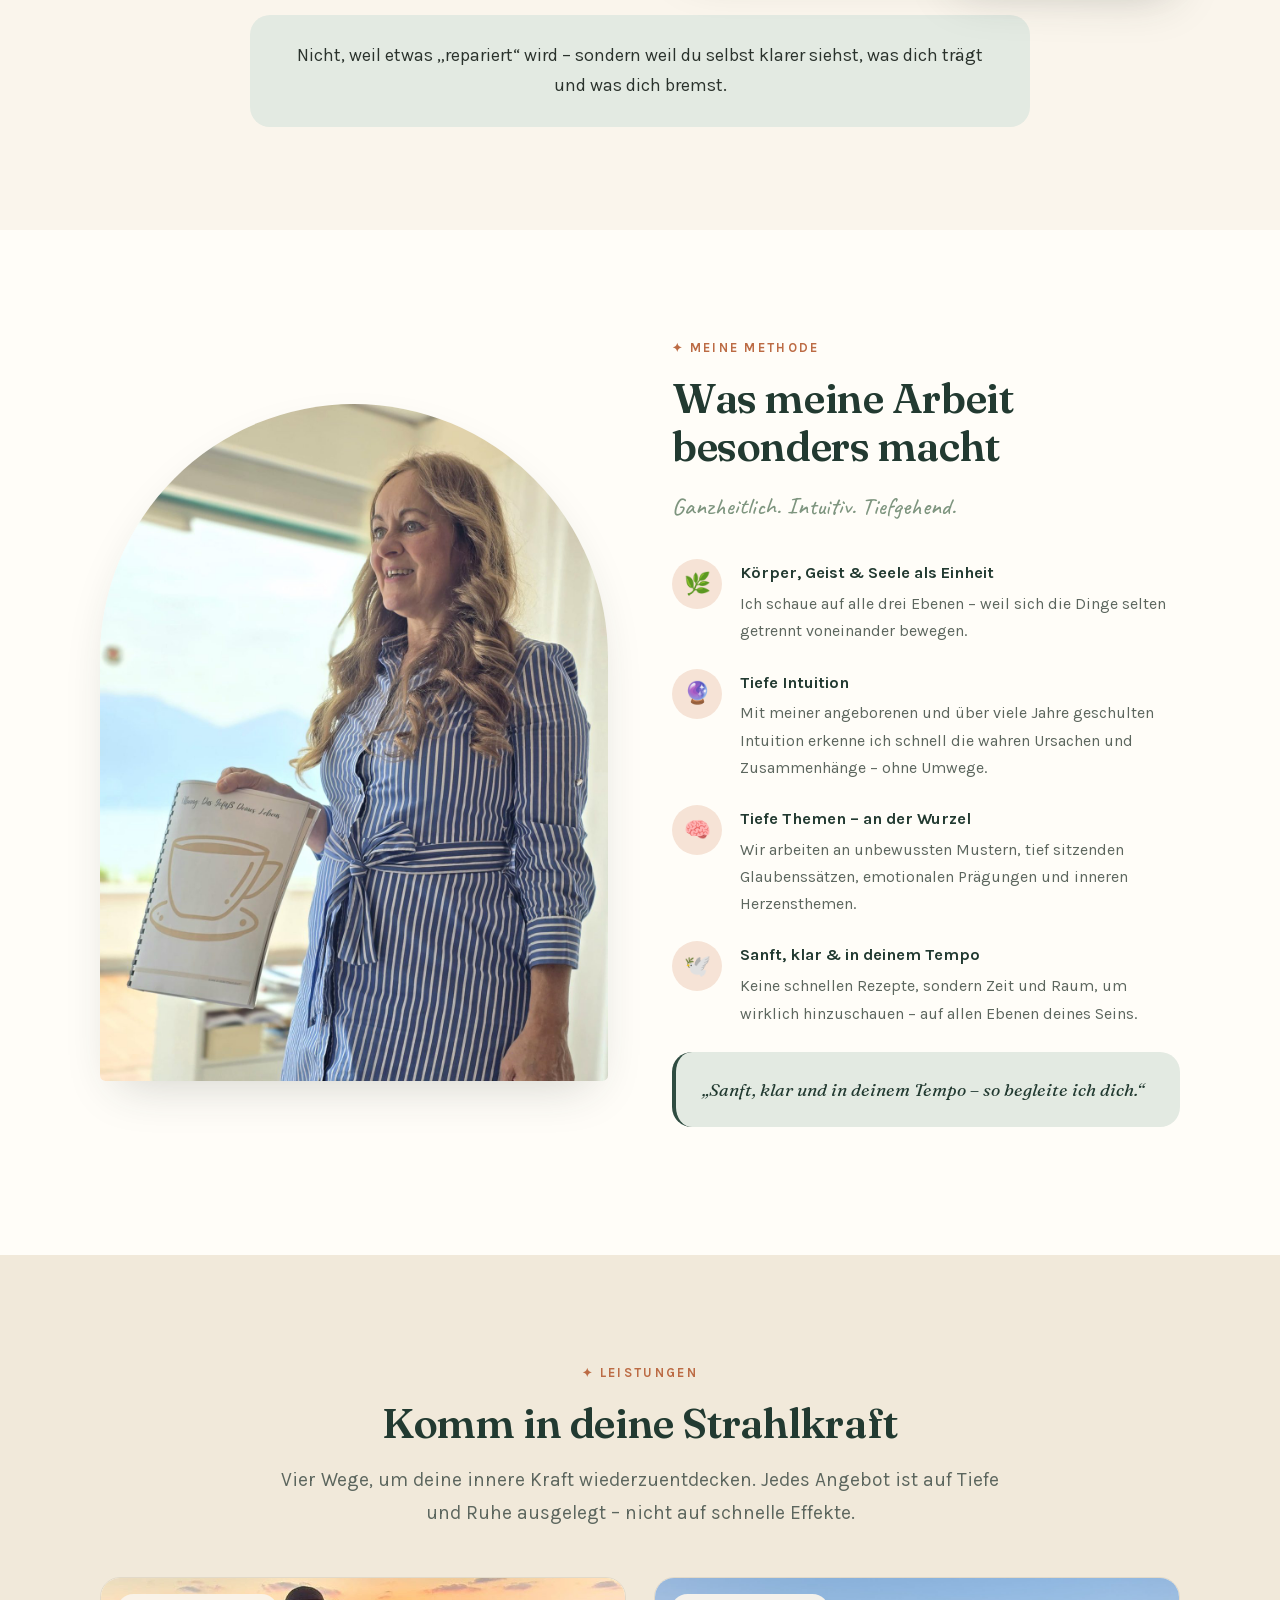
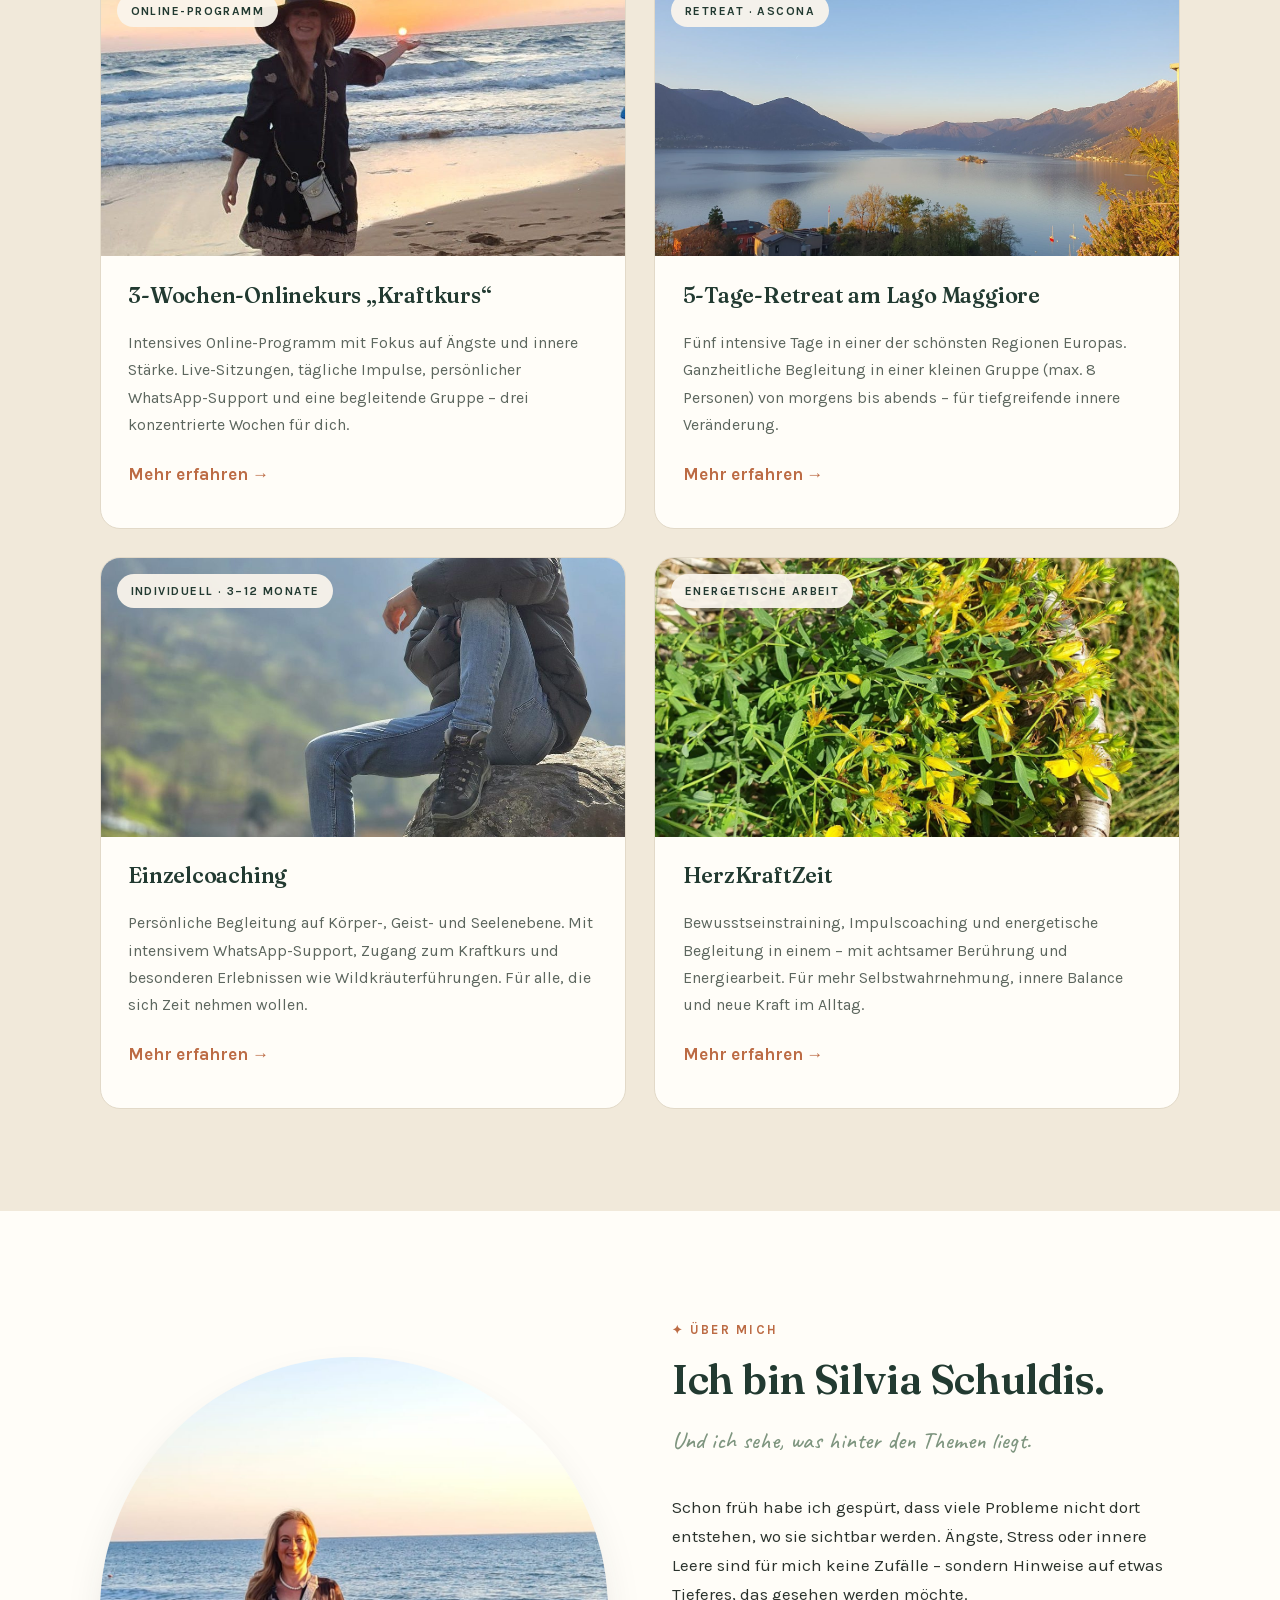
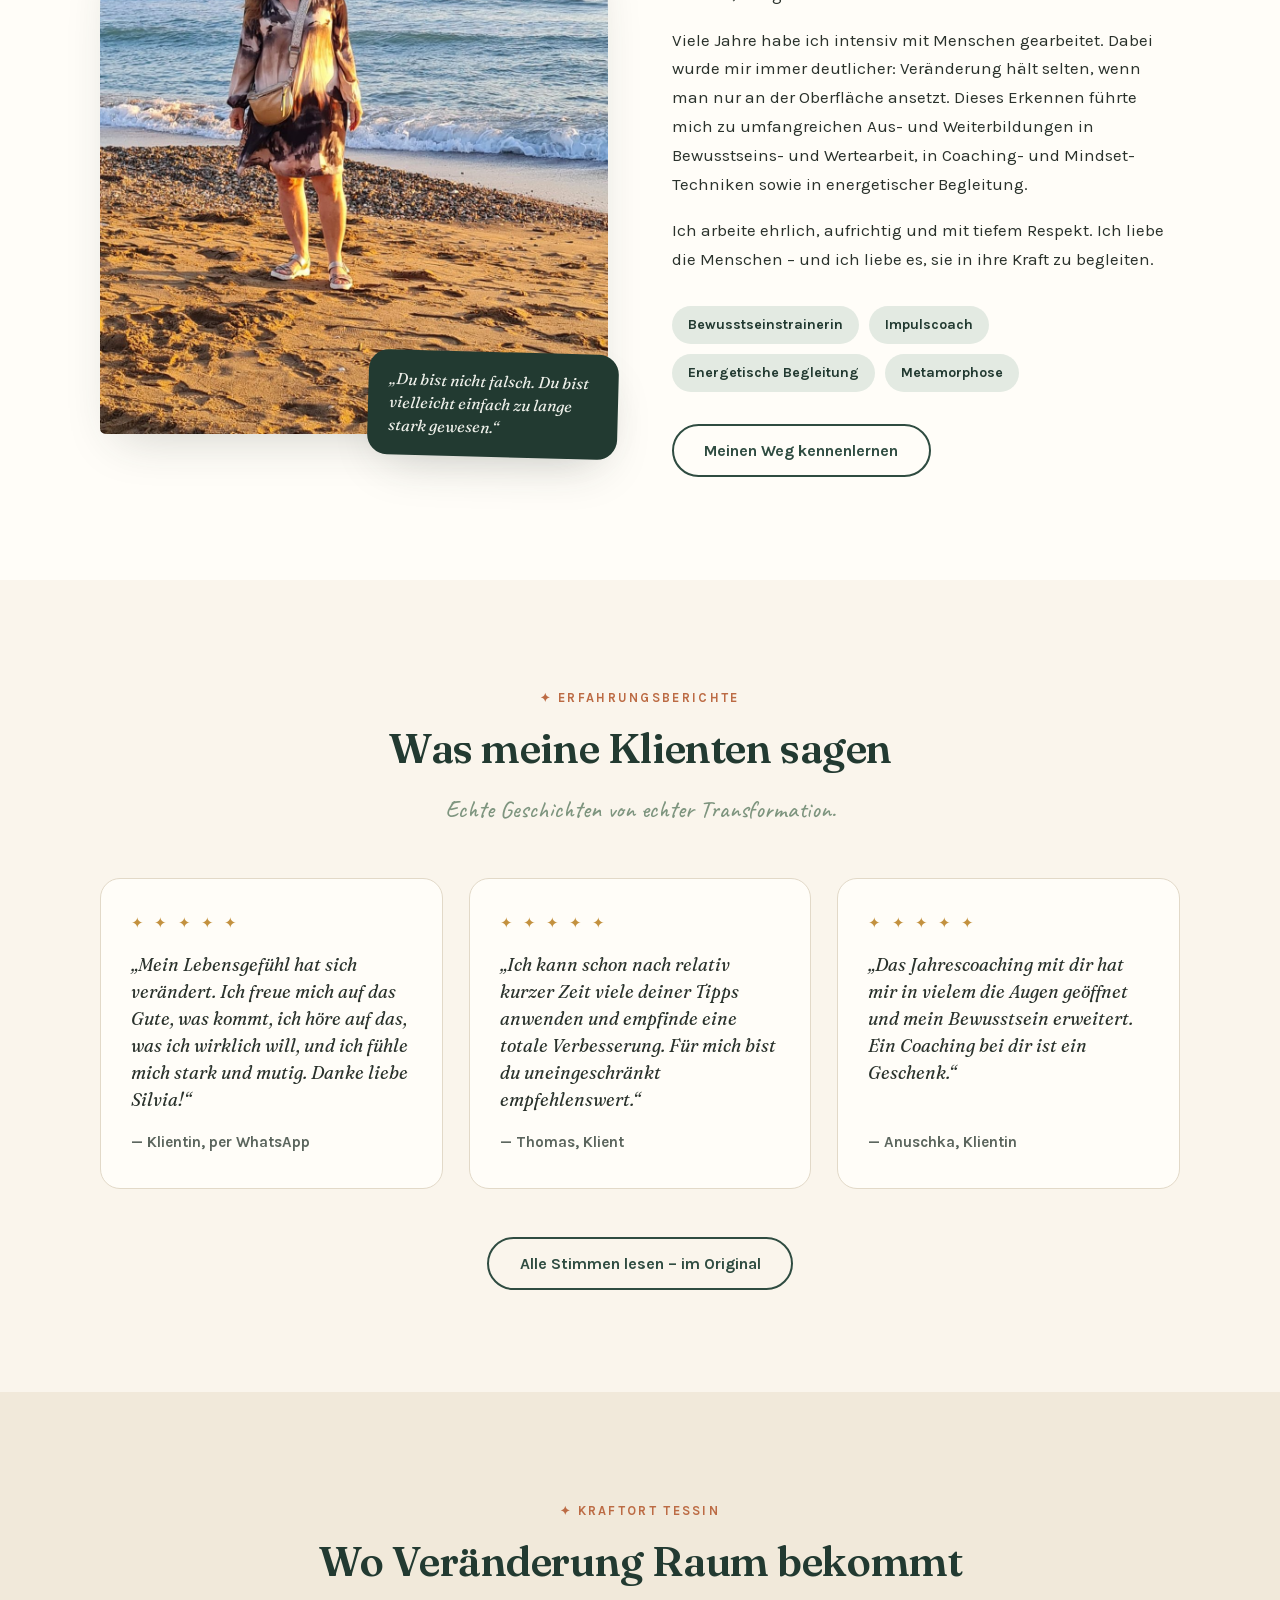
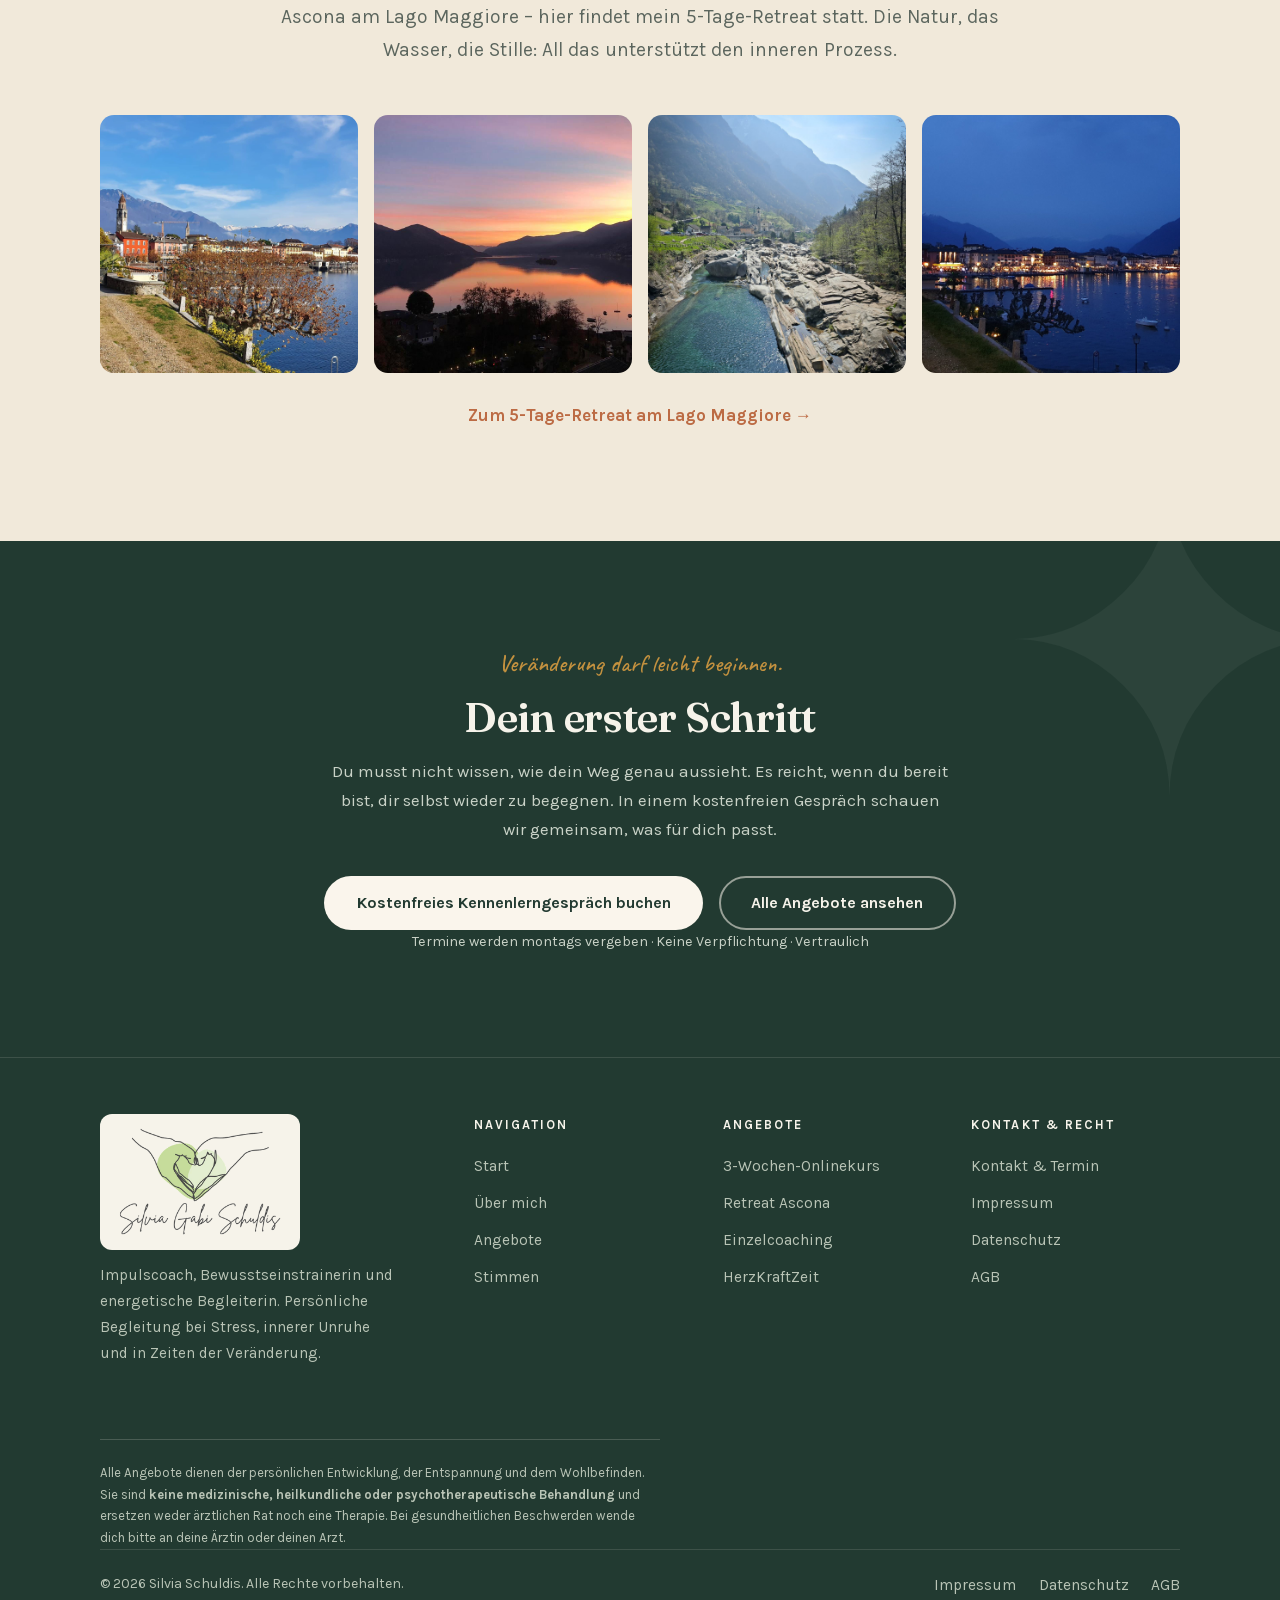
==== commit b09d2144: "Startseite: letzte Heil-Begriffe entfernt Auf der Startseite standen noch "Geistiges Heilen" als Sch" ====
--- a/index.html
+++ b/index.html
@@ -6,15 +6,15 @@
   <title>Silvia Schuldis – Impulscoaching für innere Balance</title>
   <meta name="description" content="Impulscoaching, Bewusstseinstraining und energetische Begleitung – für mehr Selbstwahrnehmung, innere Balance und neue Kraft im Alltag. Kostenfreies Kennenlerngespräch mit Silvia Schuldis.">
   <link rel="stylesheet" href="css/fonts.css">
-  <link rel="stylesheet" href="css/style.css">
-  <link rel="canonical" href="https://mrrobb86.github.io/silvia-schuldis-website/">
+  <link rel="stylesheet" href="css/style.css?v=2026-08-18-2">
+  <link rel="canonical" href="https://silviaschuldis.de/">
   <meta property="og:type" content="website">
   <meta property="og:site_name" content="Silvia Gabi Schuldis – Impulscoach &amp; Bewusstseinstrainerin">
   <meta property="og:locale" content="de_DE">
   <meta property="og:title" content="Silvia Schuldis – Impulscoaching für innere Balance">
   <meta property="og:description" content="Impulscoaching, Bewusstseinstraining und energetische Begleitung – für mehr Selbstwahrnehmung, innere Balance und neue Kraft im Alltag. Kostenfreies Kennenlerngespräch mit Silvia Schuldis.">
-  <meta property="og:url" content="https://mrrobb86.github.io/silvia-schuldis-website/">
-  <meta property="og:image" content="https://mrrobb86.github.io/silvia-schuldis-website/img/silvia-hero.jpg">
+  <meta property="og:url" content="https://silviaschuldis.de/">
+  <meta property="og:image" content="https://silviaschuldis.de/img/silvia-hero.jpg">
   <meta name="twitter:card" content="summary_large_image">
   <link rel="icon" type="image/png" href="img/favicon.png">
   <script type="application/ld+json">
@@ -25,20 +25,20 @@
     "alternateName": "Silvia Gabi Schuldis",
     "jobTitle": "Impulscoach & Bewusstseinstrainerin",
     "description": "Impulscoaching, Bewusstseinstraining und energetische Begleitung für mehr Selbstwahrnehmung, innere Balance und neue Kraft im Alltag.",
-    "knowsAbout": ["Coaching", "Bewusstseinstraining", "Energetische Begleitung", "Geistiges Heilen", "Metamorphose", "Energetische Atlaskorrektur"],
-    "url": "https://mrrobb86.github.io/silvia-schuldis-website/"
+    "knowsAbout": ["Impulscoaching", "Bewusstseinstraining", "Energetische Begleitung", "Metamorphose", "Energetische Atlaskorrektur"],
+    "url": "https://silviaschuldis.de/"
   }
   </script>
   <script type="application/ld+json">
   {
     "@context": "https://schema.org",
     "@type": "LocalBusiness",
-    "@id": "https://mrrobb86.github.io/silvia-schuldis-website/#business",
+    "@id": "https://silviaschuldis.de/#business",
     "name": "Silvia Gabi Schuldis – Impulscoach & Bewusstseinstrainerin",
     "description": "Impulscoaching, Bewusstseinstraining und energetische Begleitung für mehr Selbstwahrnehmung, innere Balance und neue Kraft im Alltag. Einzelcoaching, 3-Wochen-Onlinekurs, 5-Tage-Retreat am Lago Maggiore und HerzKraftZeit.",
-    "url": "https://mrrobb86.github.io/silvia-schuldis-website/",
-    "image": "https://mrrobb86.github.io/silvia-schuldis-website/img/silvia-hero.jpg",
-    "logo": "https://mrrobb86.github.io/silvia-schuldis-website/img/logo-full.png",
+    "url": "https://silviaschuldis.de/",
+    "image": "https://silviaschuldis.de/img/silvia-hero.jpg",
+    "logo": "https://silviaschuldis.de/img/logo-full.png",
     "telephone": "+49 176 39521792",
     "email": "silvia@silviaschuldis.de",
     "address": {
@@ -64,7 +64,7 @@
         "itemOffered": {
           "@type": "Service",
           "name": "Einzelcoaching (3, 6 oder 12 Monate)",
-          "url": "https://mrrobb86.github.io/silvia-schuldis-website/einzelcoaching.html"
+          "url": "https://silviaschuldis.de/einzelcoaching.html"
         }
       },
       {
@@ -72,7 +72,7 @@
         "itemOffered": {
           "@type": "Service",
           "name": "3-Wochen-Onlinekurs „Kraftkurs“",
-          "url": "https://mrrobb86.github.io/silvia-schuldis-website/onlinekurs.html"
+          "url": "https://silviaschuldis.de/onlinekurs.html"
         }
       },
       {
@@ -80,7 +80,7 @@
         "itemOffered": {
           "@type": "Service",
           "name": "5-Tage-Retreat am Lago Maggiore (Ascona)",
-          "url": "https://mrrobb86.github.io/silvia-schuldis-website/retreat.html"
+          "url": "https://silviaschuldis.de/retreat.html"
         }
       },
       {
@@ -88,7 +88,7 @@
         "itemOffered": {
           "@type": "Service",
           "name": "HerzKraftZeit: energetische Begleitung &amp; achtsame Berührung",
-          "url": "https://mrrobb86.github.io/silvia-schuldis-website/herzkraftzeit.html"
+          "url": "https://silviaschuldis.de/herzkraftzeit.html"
         }
       }
     ]
@@ -222,7 +222,7 @@
         </div>
       </div>
       <div class="split-img reveal">
-        <div class="photo"><img src="img/jahrescoaching.jpg" alt="Flipchart aus einem Jahrescoaching: handschriftliche Vorher-Nachher-Übersicht einer Klientin" loading="lazy"></div>
+        <div class="photo"><img src="img/jahrescoaching.jpg" alt="Flipchart aus einem Jahrescoaching: handschriftliche Vorher-Nachher-Übersicht einer Klientin" loading="lazy" width="1000" height="1222"></div>
         <div class="badge-note">Echte Vorher-nachher-Bilanz aus einem Jahrescoaching – von einer Klientin selbst aufgezeichnet.</div>
       </div>
     </div>
@@ -236,7 +236,7 @@
 <section class="section bg-cream">
   <div class="wrap split">
     <div class="split-img reveal">
-      <div class="arch"><img src="img/silvia-portrait.jpg" alt="Silvia Schuldis im blauen Kleid mit einem Arbeitsbuch in der Hand" loading="lazy"></div>
+      <div class="arch"><img src="img/silvia-portrait.jpg" alt="Silvia Schuldis im blauen Kleid mit einem Arbeitsbuch in der Hand" loading="lazy" width="1200" height="1600"></div>
     </div>
     <div class="reveal">
       <span class="eyebrow">Meine Methode</span>
@@ -288,7 +288,7 @@
     <div class="offers mt-3">
       <article class="offer reveal">
         <div class="offer-media">
-          <img src="img/silvia-sonne.jpg" alt="Silvia Schuldis am Strand bei Sonnenuntergang, die Sonne in ihrer Hand" loading="lazy">
+          <img src="img/silvia-sonne.jpg" alt="Silvia Schuldis am Strand bei Sonnenuntergang, die Sonne in ihrer Hand" loading="lazy" width="932" height="524">
           <span class="offer-tag">Online-Programm</span>
         </div>
         <div class="offer-body">
@@ -299,7 +299,7 @@
       </article>
       <article class="offer reveal">
         <div class="offer-media">
-          <img src="img/lago-panorama.jpg" alt="Morgenblick über den Lago Maggiore bei Ascona" loading="lazy">
+          <img src="img/lago-panorama.jpg" alt="Morgenblick über den Lago Maggiore bei Ascona" loading="lazy" width="1600" height="1200">
           <span class="offer-tag">Retreat · Ascona</span>
         </div>
         <div class="offer-body">
@@ -310,7 +310,7 @@
       </article>
       <article class="offer reveal">
         <div class="offer-media">
-          <img src="img/teilnehmer-fels.jpg" alt="Person sitzt ruhig auf einem Felsen und blickt über das Tal" loading="lazy">
+          <img src="img/teilnehmer-fels.jpg" alt="Person sitzt ruhig auf einem Felsen und blickt über das Tal" loading="lazy" width="1000" height="1333">
           <span class="offer-tag">Individuell · 3–12 Monate</span>
         </div>
         <div class="offer-body">
@@ -321,7 +321,7 @@
       </article>
       <article class="offer reveal">
         <div class="offer-media">
-          <img src="img/wildkraeuter-korb.jpg" alt="Korb mit frisch gesammelten Wildkräutern auf einer Wiese" loading="lazy" style="object-position:center 60%">
+          <img src="img/wildkraeuter-korb.jpg" alt="Korb mit frisch gesammelten Wildkräutern auf einer Wiese" loading="lazy" style="object-position:center 60%" width="1200" height="1600">
           <span class="offer-tag">Energetische Arbeit</span>
         </div>
         <div class="offer-body">
@@ -338,7 +338,7 @@
 <section class="section bg-cream">
   <div class="wrap split">
     <div class="split-img reveal">
-      <div class="arch"><img src="img/silvia-strand.jpg" alt="Silvia Schuldis am Meer bei Abendsonne" loading="lazy"></div>
+      <div class="arch"><img src="img/silvia-strand.jpg" alt="Silvia Schuldis am Meer bei Abendsonne" loading="lazy" width="1100" height="1466"></div>
       <div class="badge-note">„Du bist nicht falsch. Du bist vielleicht einfach zu lange stark gewesen.“</div>
     </div>
     <div class="reveal">
@@ -346,13 +346,12 @@
       <h2>Ich bin Silvia Schuldis.</h2>
       <p class="hand mt-1">Und ich sehe, was hinter den Themen liegt.</p>
       <p class="mt-2">Schon früh habe ich gespürt, dass viele Probleme nicht dort entstehen, wo sie sichtbar werden. Ängste, Stress oder innere Leere sind für mich keine Zufälle – sondern Hinweise auf etwas Tieferes, das gesehen werden möchte.</p>
-      <p>Viele Jahre habe ich intensiv mit Menschen gearbeitet. Dabei wurde mir immer deutlicher: Veränderung hält selten, wenn man nur an der Oberfläche ansetzt. Dieses Erkennen führte mich zu umfangreichen Aus- und Weiterbildungen in Bewusstseins- und Wertearbeit, geistigem Heilen, Coaching- und Mindset-Techniken sowie energetischer Begleitung.</p>
+      <p>Viele Jahre habe ich intensiv mit Menschen gearbeitet. Dabei wurde mir immer deutlicher: Veränderung hält selten, wenn man nur an der Oberfläche ansetzt. Dieses Erkennen führte mich zu umfangreichen Aus- und Weiterbildungen in Bewusstseins- und Wertearbeit, in Coaching- und Mindset-Techniken sowie in energetischer Begleitung.</p>
       <p>Ich arbeite ehrlich, aufrichtig und mit tiefem Respekt. Ich liebe die Menschen – und ich liebe es, sie in ihre Kraft zu begleiten.</p>
       <div class="tags mt-2">
         <span class="tag">Bewusstseinstrainerin</span>
         <span class="tag">Impulscoach</span>
         <span class="tag">Energetische Begleitung</span>
-        <span class="tag">Geistiges Heilen</span>
         <span class="tag">Metamorphose</span>
       </div>
       <div class="mt-2"><a href="uber-mich.html" class="btn btn-ghost">Meinen Weg kennenlernen</a></div>
@@ -400,10 +399,10 @@
       <p class="lead narrow mt-1">Ascona am Lago Maggiore – hier findet mein 5-Tage-Retreat statt. Die Natur, das Wasser, die Stille: All das unterstützt den inneren Prozess.</p>
     </div>
     <div class="photo-strip mt-3 reveal">
-      <div class="ph"><img src="img/ascona-herbst.jpg" alt="Uferpromenade von Ascona im Herbst" loading="lazy"></div>
-      <div class="ph"><img src="img/lago-sonnenuntergang.jpg" alt="Sonnenuntergang über dem Lago Maggiore" loading="lazy"></div>
-      <div class="ph"><img src="img/verzasca.jpg" alt="Türkisgrüner Fluss im Verzascatal" loading="lazy"></div>
-      <div class="ph"><img src="img/ascona-abend.jpg" alt="Abendstimmung an der Seepromenade von Ascona" loading="lazy"></div>
+      <div class="ph"><img src="img/ascona-herbst.jpg" alt="Uferpromenade von Ascona im Herbst" loading="lazy" width="1200" height="1200"></div>
+      <div class="ph"><img src="img/lago-sonnenuntergang.jpg" alt="Sonnenuntergang über dem Lago Maggiore" loading="lazy" width="768" height="768"></div>
+      <div class="ph"><img src="img/verzasca.jpg" alt="Türkisgrüner Fluss im Verzascatal" loading="lazy" width="1200" height="1600"></div>
+      <div class="ph"><img src="img/ascona-abend.jpg" alt="Abendstimmung an der Seepromenade von Ascona" loading="lazy" width="1600" height="1200"></div>
     </div>
     <div class="gallery-note reveal"><a href="retreat.html" class="offer-link">Zum 5-Tage-Retreat am Lago Maggiore</a></div>
   </div>
--- a/css/style.css
+++ b/css/style.css
@@ -270,6 +270,10 @@
 }
 .offer-body { padding: 1.7rem 1.7rem 1.9rem; display: flex; flex-direction: column; gap: .8rem; flex: 1; }
 .offer-body p { color: var(--ink-soft); font-size: 1rem; flex: 1; }
+/* Auf angebote.html sind die vier Karten Ebene 2 (dort ist "Komm in deine
+   Strahlkraft" die H1), auf der Startseite Ebene 3 unter derselben Ueberschrift.
+   Beide sollen gleich aussehen — die Semantik aendert sich, die Optik nicht. */
+.offer-body h2 { font-size: 1.35rem; margin-bottom: .5rem; }
 .offer-link {
   font-weight: 700; text-decoration: none; color: var(--terra);
   /* Als Block mit Innenabstand, damit die Tippfläche auf dem Handy die
@@ -570,6 +574,36 @@
 .booking-placeholder .bp-icon { font-size: 2.6rem; display: block; margin-bottom: .6rem; }
 .booking-placeholder h3 { font-size: 1.35rem; margin-bottom: .6rem; }
 .booking-placeholder p { color: var(--ink-soft); margin-bottom: 1.4rem; }
+/* Calendly-Einbettung: Höhe kommt vom iframe-Attribut, Rahmen vom bestehenden
+   .booking-embed iframe. Der Fallback darunter greift, wenn das Widget
+   blockiert wird (Browser-Schutz, Adblocker, Cookie-Einstellungen). */
+.booking-fallback { margin-top: 1rem; font-size: .95rem; color: var(--ink-soft); text-align: center; }
+.booking-fallback a { color: var(--terra-deep); text-decoration: underline; }
+
+/* Einwilligungskarte vor dem Calendly-Kalender.
+   Bewusst KEIN Banner-Look: Sie sitzt an der Stelle, an der der Kalender
+   erscheint, und gehört optisch zur Seite. */
+.consent-card { max-width: 620px; margin: 0 auto; padding: 2.4rem 2rem; text-align: center;
+  background: var(--cream); border: 1px solid var(--line); border-radius: var(--radius); }
+.consent-card .cc-icon { font-size: 2.4rem; display: block; margin-bottom: .5rem; }
+.consent-card h3 { font-size: 1.35rem; margin-bottom: .8rem; }
+.consent-card p { font-size: .95rem; line-height: 1.65; color: var(--ink-soft); margin-bottom: .9rem; text-align: left; }
+.consent-card p strong { color: var(--ink); }
+.consent-card .cc-code { font-family: ui-monospace, SFMono-Regular, Menlo, monospace; font-size: .85em;
+  background: var(--paper-deep); border-radius: 3px; padding: .1em .35em; }
+.cc-check { display: flex; align-items: flex-start; gap: .7rem; text-align: left;
+  margin: 1.3rem 0; padding: .9rem 1rem; background: var(--paper); border-radius: 8px; }
+.cc-check input { width: 1.15rem; height: 1.15rem; margin-top: .15rem; accent-color: var(--terra); flex: none; }
+.cc-check label { font-size: .95rem; line-height: 1.55; color: var(--ink); cursor: pointer; }
+.cc-hint { color: var(--terra-deep); font-size: .9rem; margin-top: .8rem; text-align: center; }
+.cc-fine { font-size: .85rem; color: var(--ink-soft); margin-top: 1.2rem; margin-bottom: 0; text-align: center; }
+.consent-card a { color: var(--terra-deep); text-decoration: underline; }
+#terminRahmen iframe { width: 100%; min-height: 620px; border: 1px solid var(--line);
+  border-radius: var(--radius); background: var(--cream); }
+
+@media (max-width: 600px) {
+  .consent-card { padding: 1.8rem 1.2rem; }
+}
 
 @media (max-width: 860px) {
   .contact-grid { grid-template-columns: 1fr; gap: 2rem; }
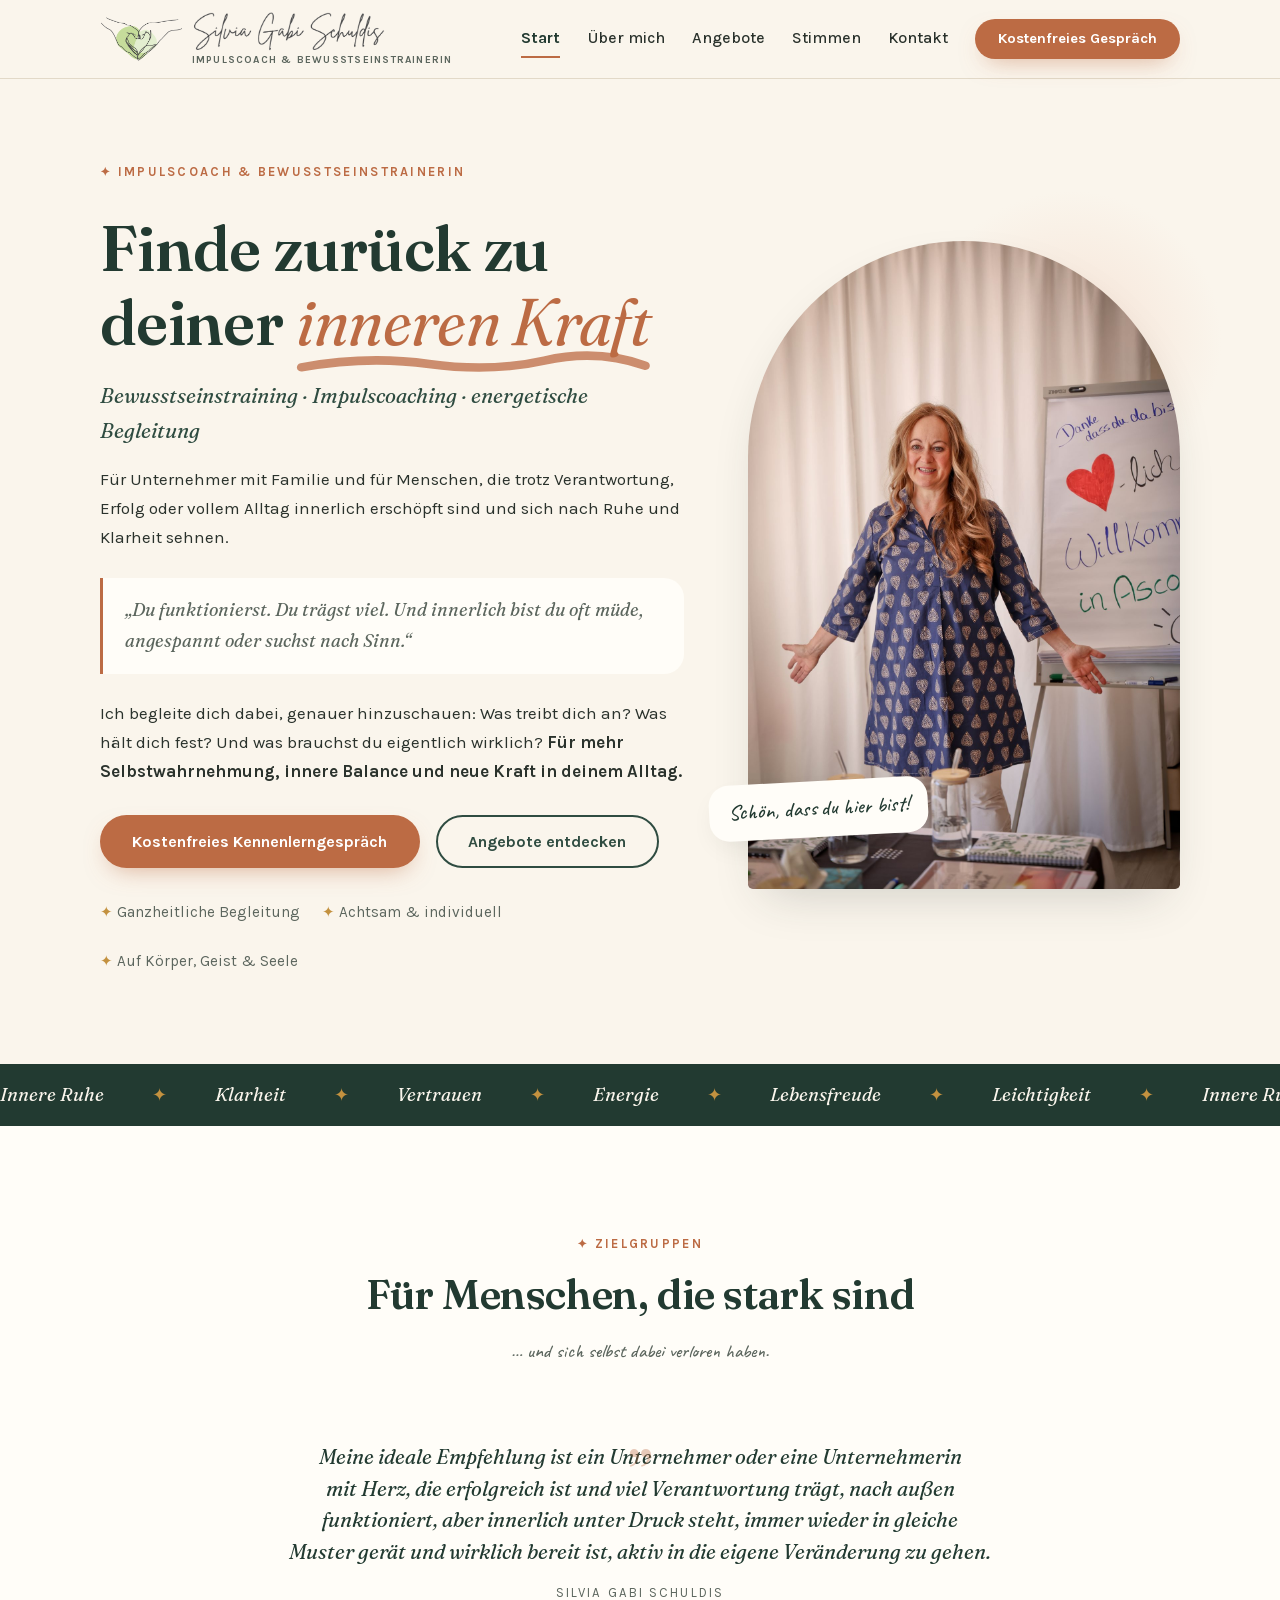
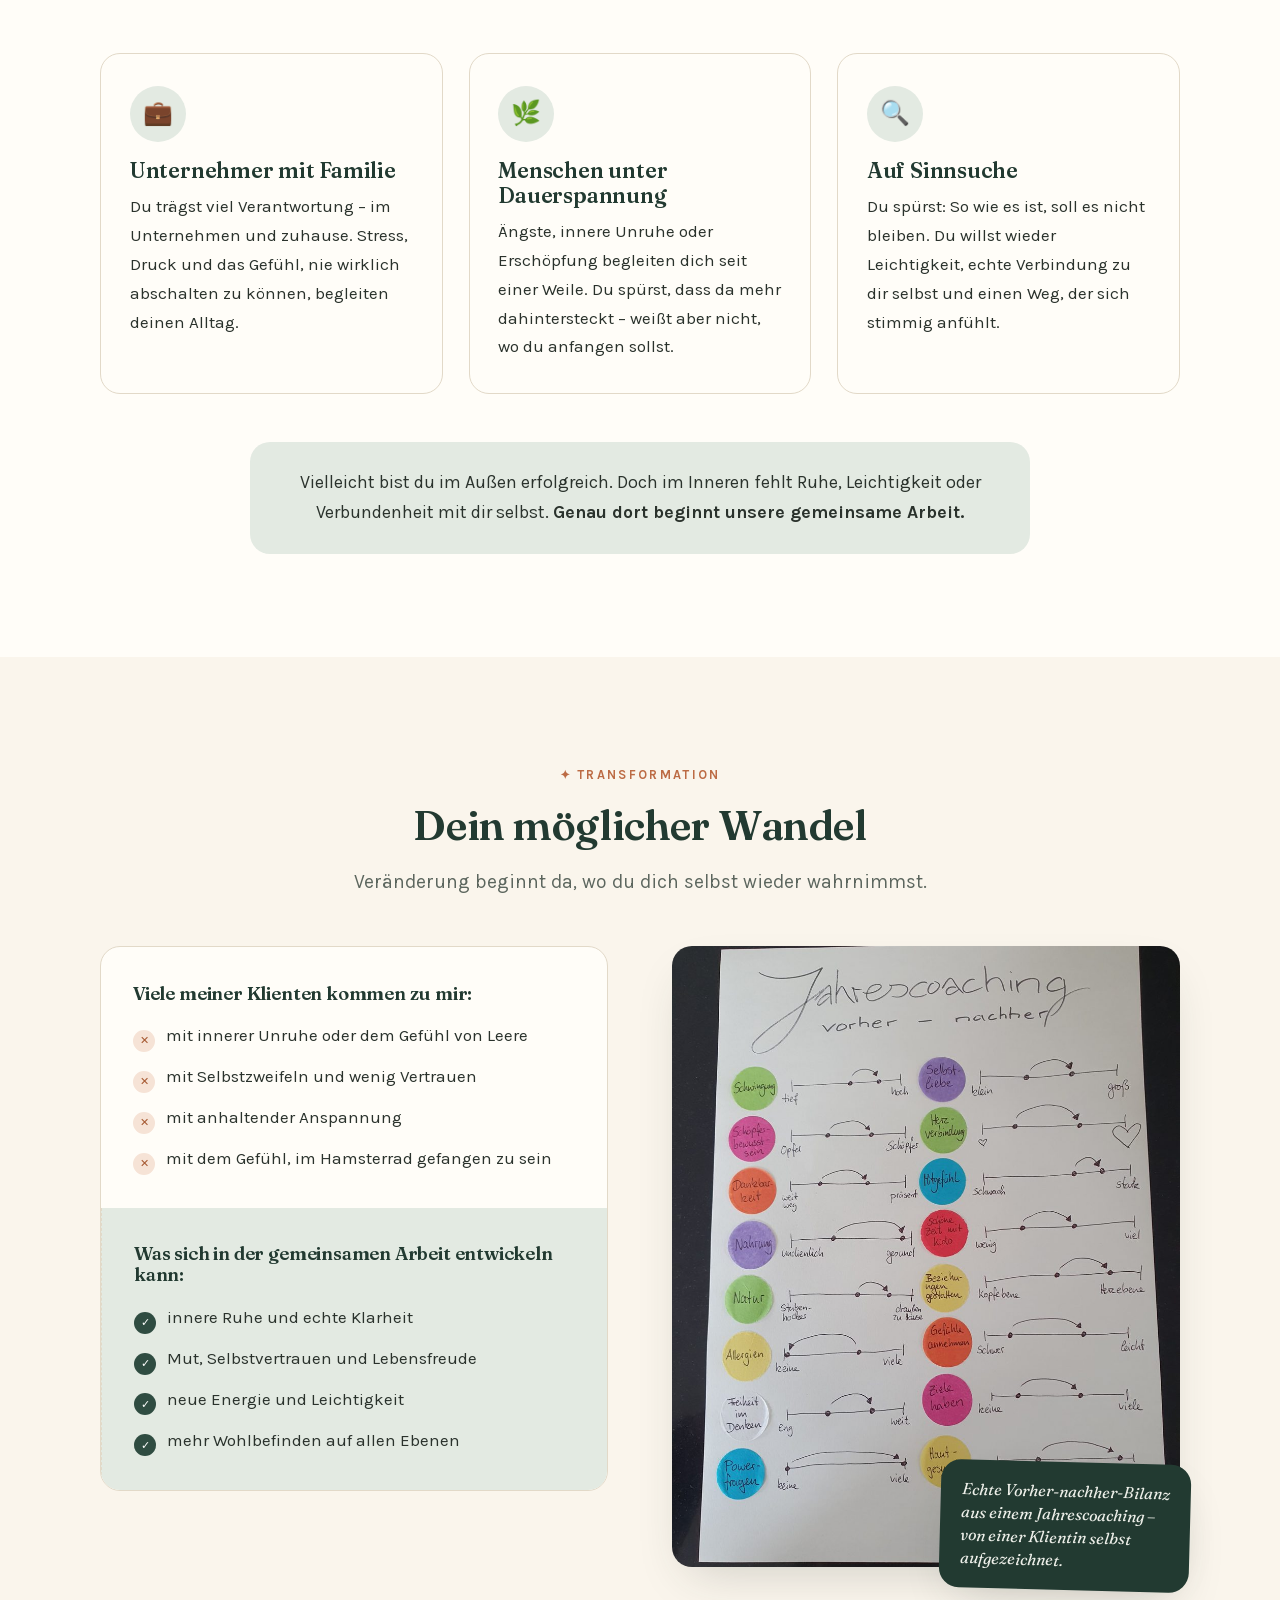
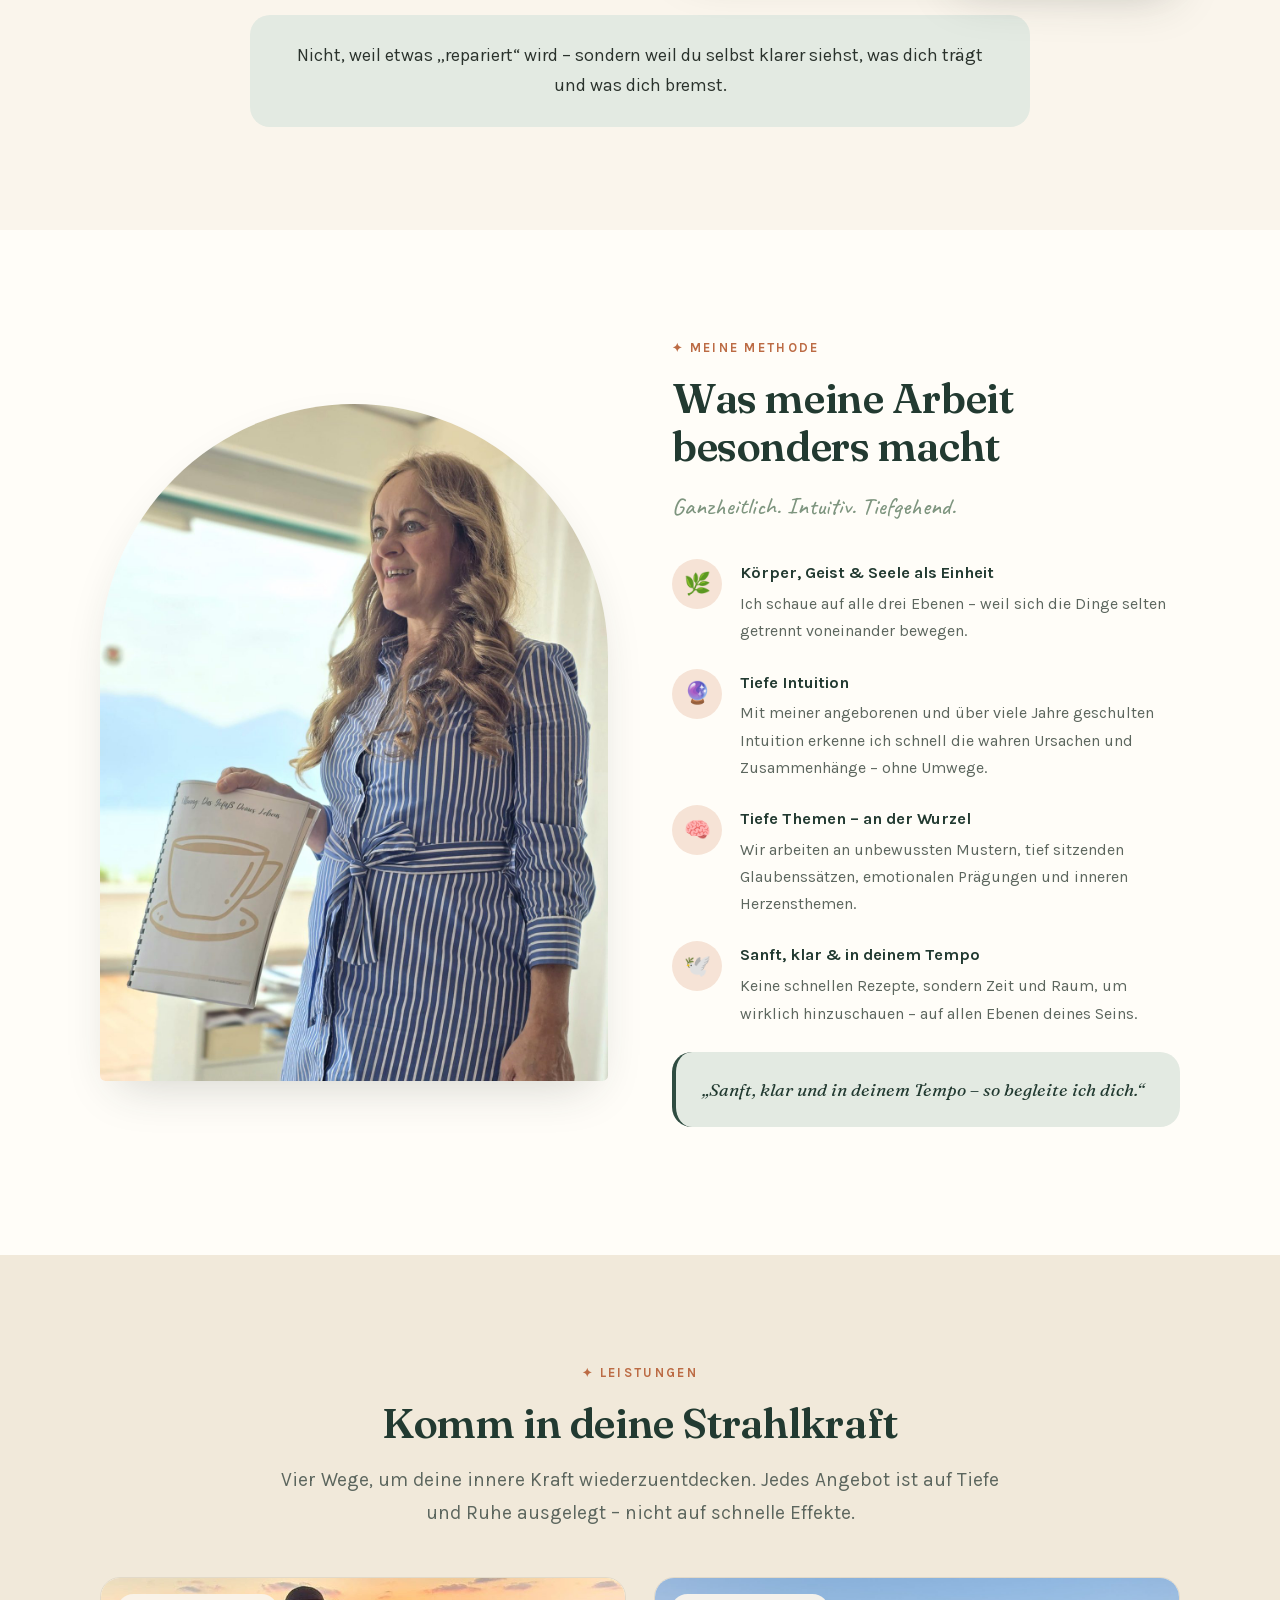
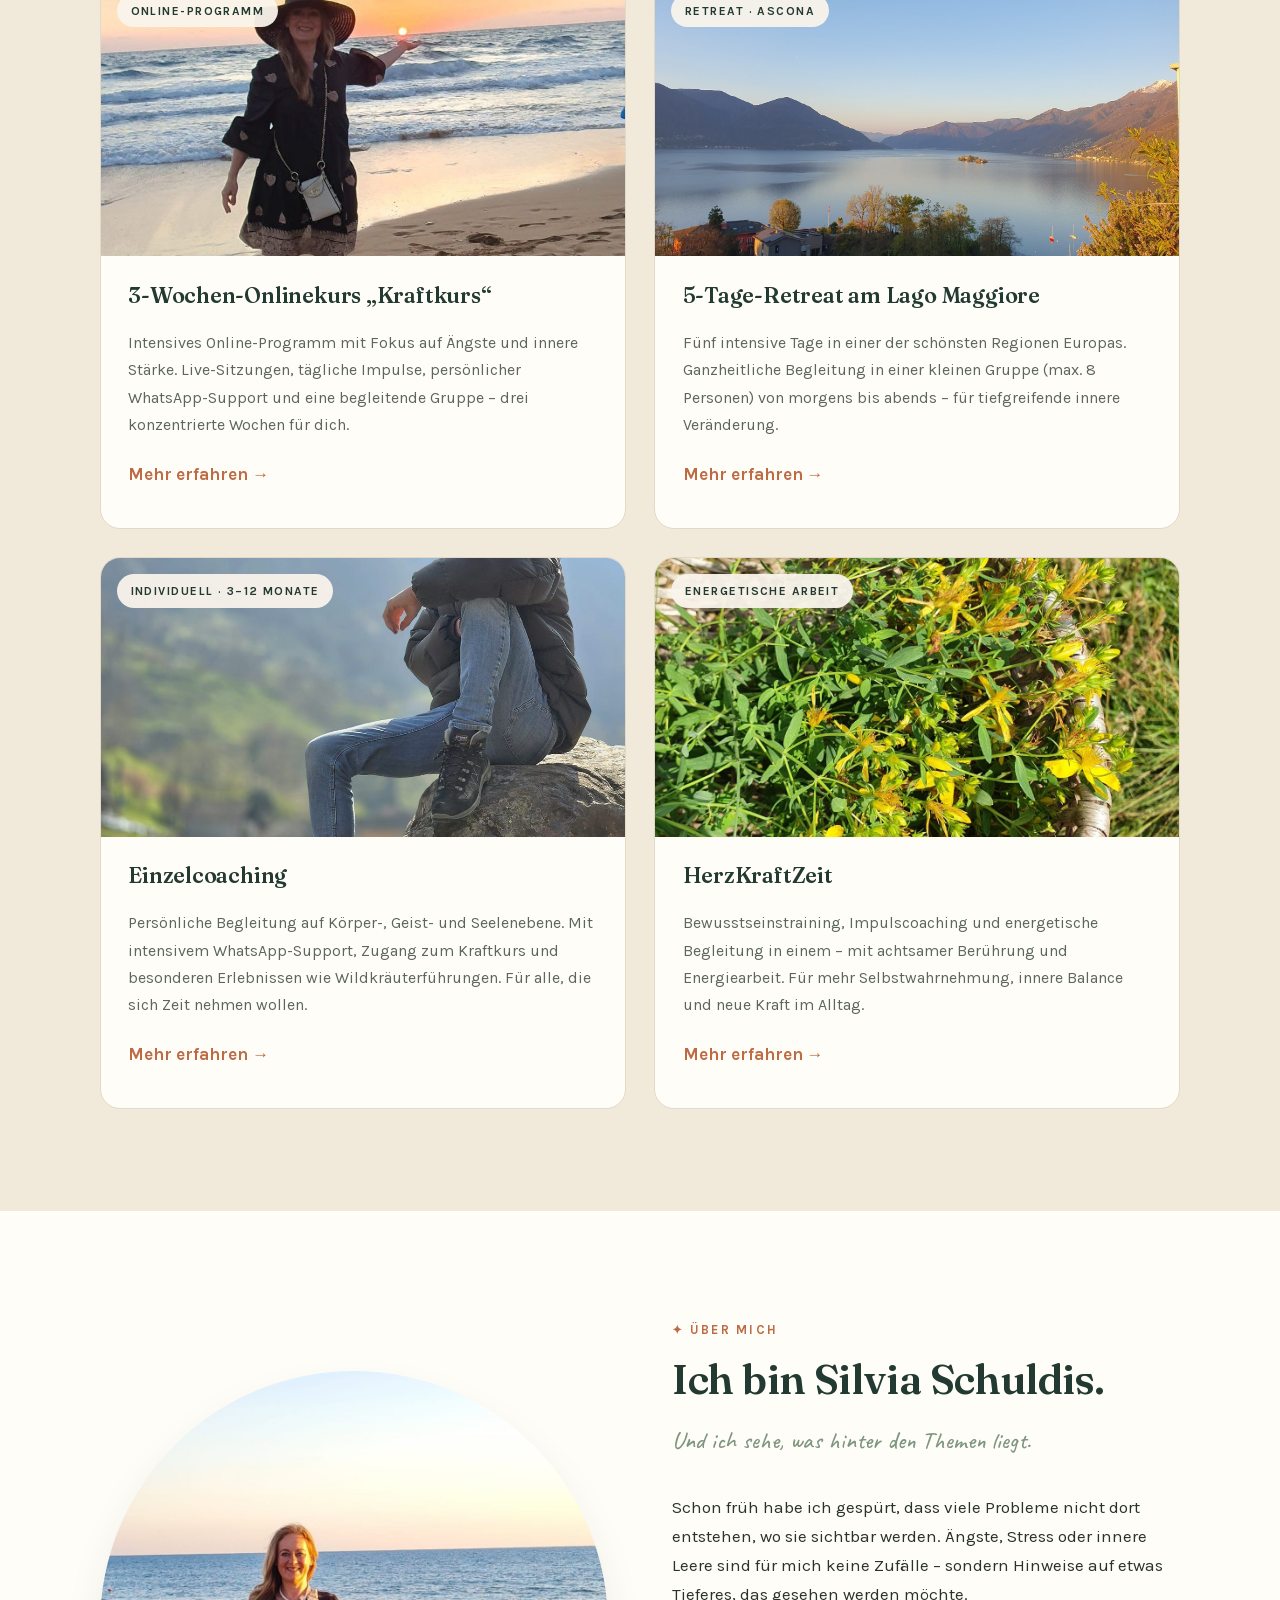
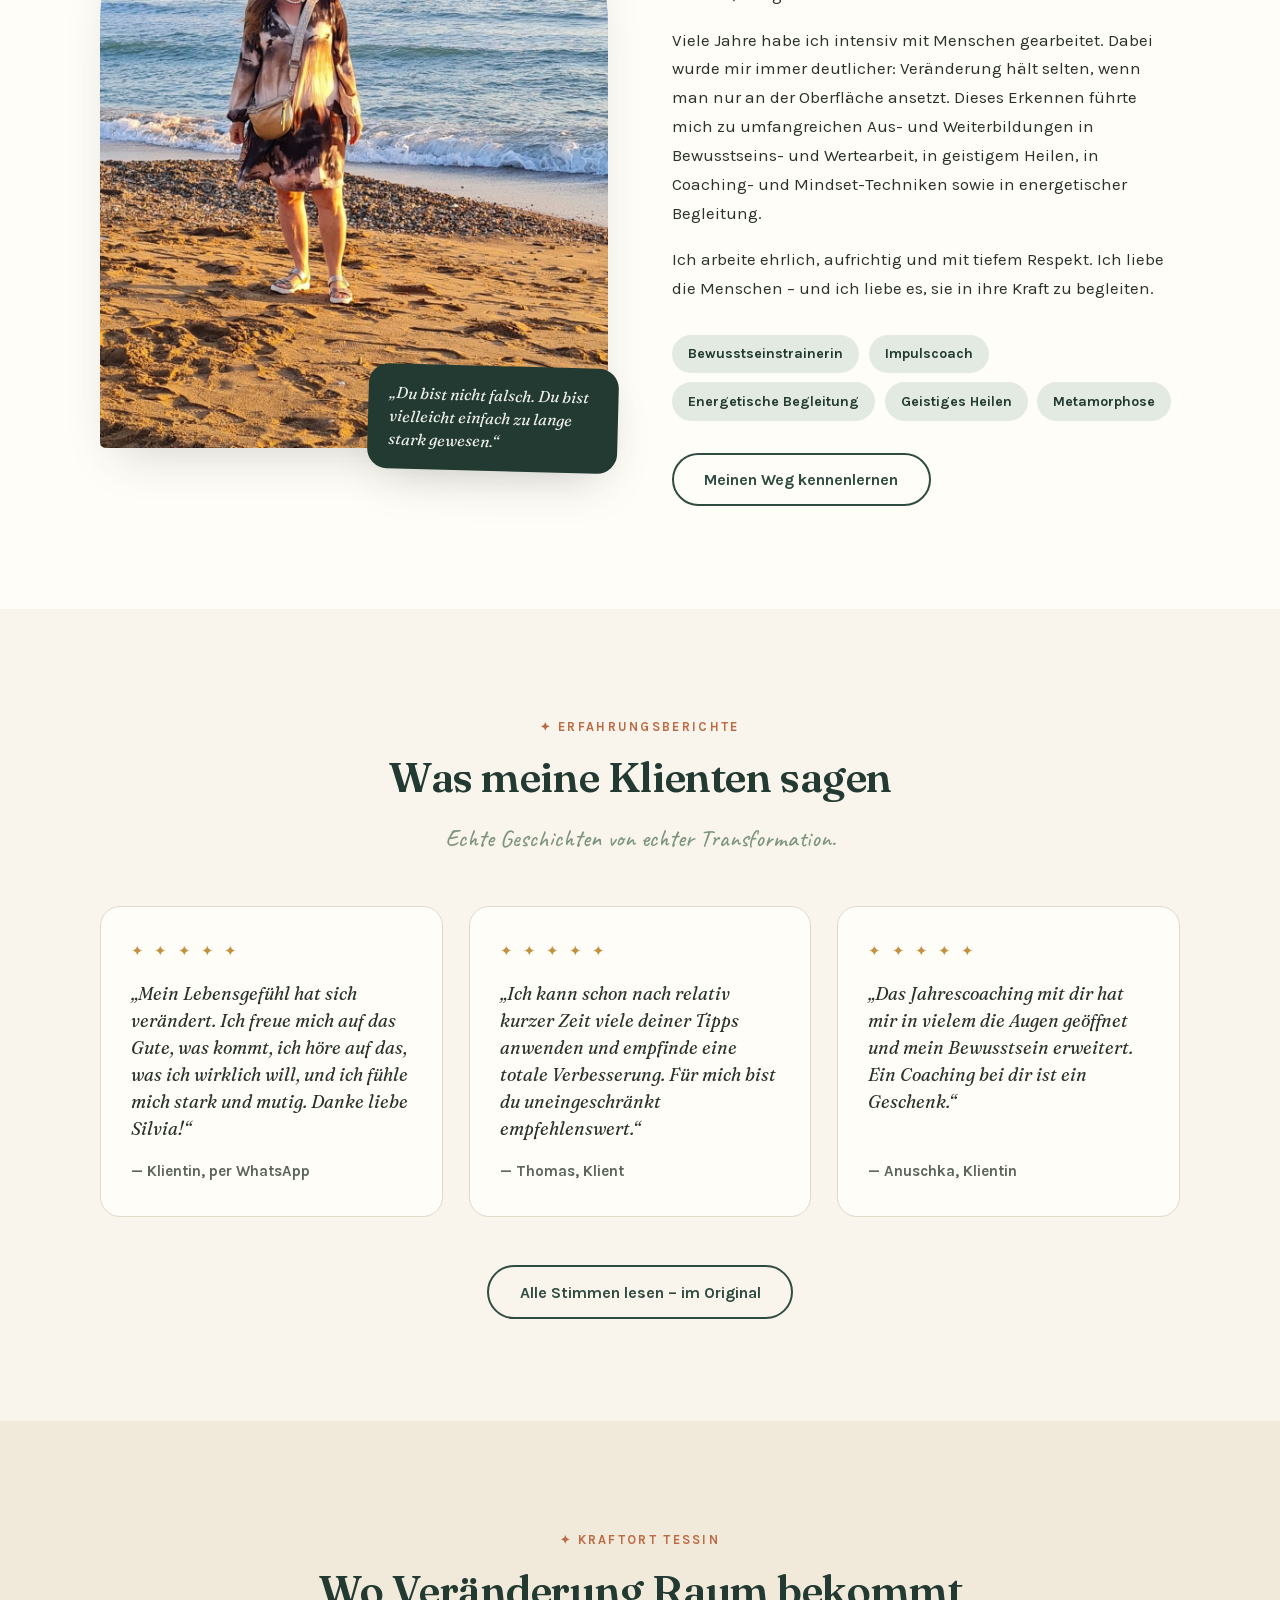
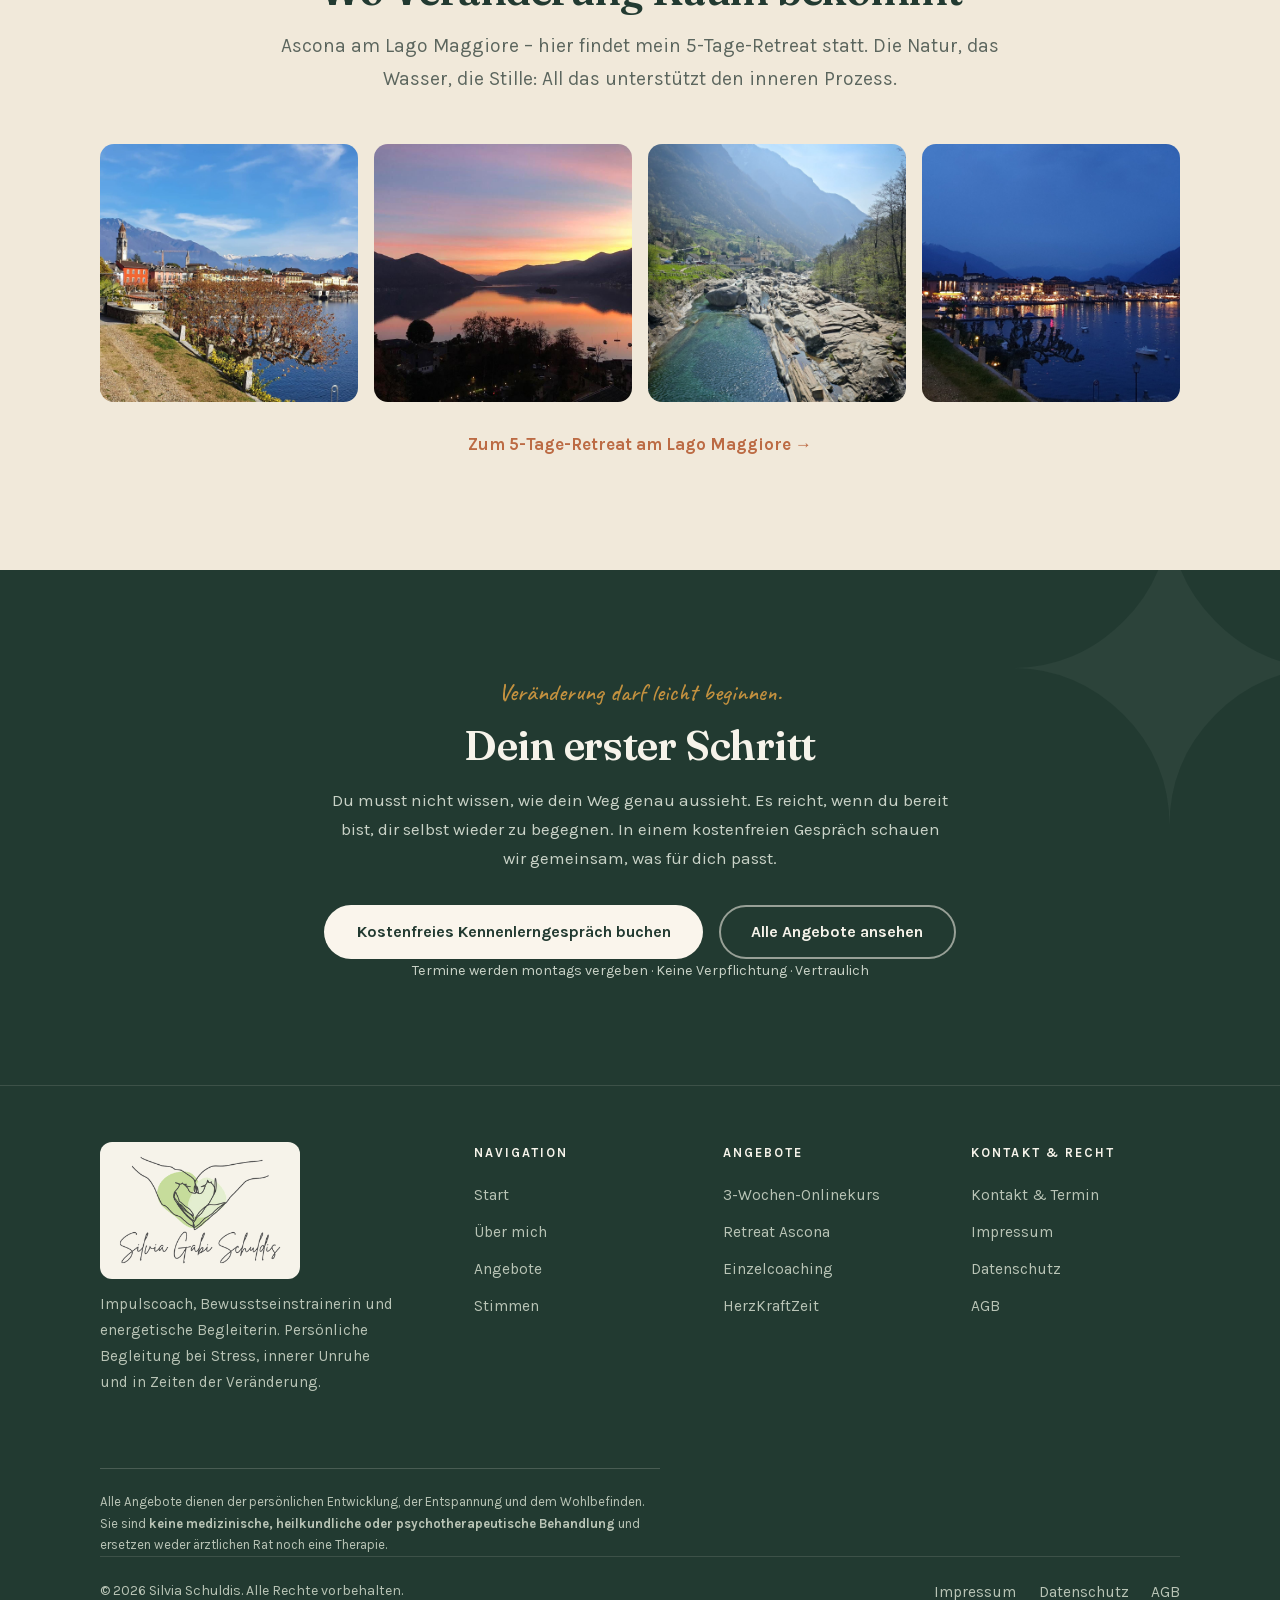
==== commit 6710e3e9: "Rueckmeldung Silvia: kein Arztverweis, Ausbildungsnamen zurueck Silvias Vorgabe vom 20.10.: Die Abgr" ====
--- a/index.html
+++ b/index.html
@@ -6,7 +6,7 @@
   <title>Silvia Schuldis – Impulscoaching für innere Balance</title>
   <meta name="description" content="Impulscoaching, Bewusstseinstraining und energetische Begleitung – für mehr Selbstwahrnehmung, innere Balance und neue Kraft im Alltag. Kostenfreies Kennenlerngespräch mit Silvia Schuldis.">
   <link rel="stylesheet" href="css/fonts.css">
-  <link rel="stylesheet" href="css/style.css?v=2026-08-18-2">
+  <link rel="stylesheet" href="css/style.css?v=2026-10-19">
   <link rel="canonical" href="https://silviaschuldis.de/">
   <meta property="og:type" content="website">
   <meta property="og:site_name" content="Silvia Gabi Schuldis – Impulscoach &amp; Bewusstseinstrainerin">
@@ -25,7 +25,7 @@
     "alternateName": "Silvia Gabi Schuldis",
     "jobTitle": "Impulscoach & Bewusstseinstrainerin",
     "description": "Impulscoaching, Bewusstseinstraining und energetische Begleitung für mehr Selbstwahrnehmung, innere Balance und neue Kraft im Alltag.",
-    "knowsAbout": ["Impulscoaching", "Bewusstseinstraining", "Energetische Begleitung", "Metamorphose", "Energetische Atlaskorrektur"],
+    "knowsAbout": ["Impulscoaching", "Bewusstseinstraining", "Energetische Begleitung", "Geistiges Heilen", "Metamorphose"],
     "url": "https://silviaschuldis.de/"
   }
   </script>
@@ -284,6 +284,7 @@
       <span class="eyebrow">Leistungen</span>
       <h2>Komm in deine Strahlkraft</h2>
       <p class="lead narrow mt-1">Vier Wege, um deine innere Kraft wiederzuentdecken. Jedes Angebot ist auf Tiefe und Ruhe ausgelegt – nicht auf schnelle Effekte.</p>
+    <div class="termin-band" data-termin="kraftkurs retreat" hidden></div>
     </div>
     <div class="offers mt-3">
       <article class="offer reveal">
@@ -346,12 +347,13 @@
       <h2>Ich bin Silvia Schuldis.</h2>
       <p class="hand mt-1">Und ich sehe, was hinter den Themen liegt.</p>
       <p class="mt-2">Schon früh habe ich gespürt, dass viele Probleme nicht dort entstehen, wo sie sichtbar werden. Ängste, Stress oder innere Leere sind für mich keine Zufälle – sondern Hinweise auf etwas Tieferes, das gesehen werden möchte.</p>
-      <p>Viele Jahre habe ich intensiv mit Menschen gearbeitet. Dabei wurde mir immer deutlicher: Veränderung hält selten, wenn man nur an der Oberfläche ansetzt. Dieses Erkennen führte mich zu umfangreichen Aus- und Weiterbildungen in Bewusstseins- und Wertearbeit, in Coaching- und Mindset-Techniken sowie in energetischer Begleitung.</p>
+      <p>Viele Jahre habe ich intensiv mit Menschen gearbeitet. Dabei wurde mir immer deutlicher: Veränderung hält selten, wenn man nur an der Oberfläche ansetzt. Dieses Erkennen führte mich zu umfangreichen Aus- und Weiterbildungen in Bewusstseins- und Wertearbeit, in geistigem Heilen, in Coaching- und Mindset-Techniken sowie in energetischer Begleitung.</p>
       <p>Ich arbeite ehrlich, aufrichtig und mit tiefem Respekt. Ich liebe die Menschen – und ich liebe es, sie in ihre Kraft zu begleiten.</p>
       <div class="tags mt-2">
         <span class="tag">Bewusstseinstrainerin</span>
         <span class="tag">Impulscoach</span>
         <span class="tag">Energetische Begleitung</span>
+        <span class="tag">Geistiges Heilen</span>
         <span class="tag">Metamorphose</span>
       </div>
       <div class="mt-2"><a href="uber-mich.html" class="btn btn-ghost">Meinen Weg kennenlernen</a></div>
@@ -459,7 +461,7 @@
         </ul>
       </div>
     </div>
-    <p class="foot-abgrenzung">Alle Angebote dienen der persönlichen Entwicklung, der Entspannung und dem Wohlbefinden. Sie sind <strong>keine medizinische, heilkundliche oder psychotherapeutische Behandlung</strong> und ersetzen weder ärztlichen Rat noch eine Therapie. Bei gesundheitlichen Beschwerden wende dich bitte an deine Ärztin oder deinen Arzt.</p>
+    <p class="foot-abgrenzung">Alle Angebote dienen der persönlichen Entwicklung, der Entspannung und dem Wohlbefinden. Sie sind <strong>keine medizinische, heilkundliche oder psychotherapeutische Behandlung</strong> und ersetzen weder ärztlichen Rat noch eine Therapie.</p>
     <div class="foot-bottom">
       <span>© 2026 Silvia Schuldis. Alle Rechte vorbehalten.</span>
       <div class="foot-legal">
@@ -472,5 +474,6 @@
 </footer>
 
 <script src="js/main.js"></script>
+<script src="js/termine.js?v=2026-10-19"></script>
 </body>
 </html>
--- a/css/style.css
+++ b/css/style.css
@@ -311,6 +311,33 @@
 }
 .callout.warm { background: var(--terra-soft); border-left-color: var(--terra); color: var(--terra-deep); }
 .detail-photo { border-radius: var(--radius); overflow: hidden; box-shadow: var(--shadow-soft); margin: 1.8rem 0; }
+
+/* Terminbox — Inhalt kommt aus termine.json, gefuellt von js/termine.js.
+   Steht nichts drin, bleibt das Element leer und faellt per [hidden] weg. */
+.terminbox[hidden], .termin-band[hidden] { display: none; }
+.terminbox {
+  border: 2px solid var(--terra); border-radius: var(--radius);
+  background: var(--terra-soft); padding: 1.2rem 1.4rem; margin: 0 0 1.8rem;
+}
+.terminbox .termin-label {
+  margin: 0; font-size: .78rem; font-weight: 700; letter-spacing: .14em;
+  text-transform: uppercase; color: var(--terra-deep);
+}
+.terminbox .termin-datum {
+  margin: .25rem 0 0; font-family: var(--font-display);
+  font-size: clamp(1.35rem, 3vw, 1.7rem); font-weight: 700; color: var(--pine-deep);
+}
+.terminbox .termin-zusatz { margin: .3rem 0 0; font-size: .95rem; color: var(--ink-soft); }
+
+/* Schmales Band fuer Start- und Angebote-Seite */
+.termin-band {
+  display: flex; flex-wrap: wrap; justify-content: center; gap: .6rem 2rem;
+  margin: 0 auto 2rem; padding: .9rem 1.2rem; max-width: 760px;
+  border: 1px solid var(--line); border-radius: var(--radius);
+  background: var(--cream); font-size: .95rem;
+}
+.termin-band .termin-zeile { color: var(--ink); }
+.termin-band strong { color: var(--terra-deep); }
 
 /* Häufige Fragen — sichtbar auf der Seite, damit die FAQ-Auszeichnung im
    Seitenkopf gedeckt ist. Google verlangt, dass ausgezeichnete Inhalte auch
